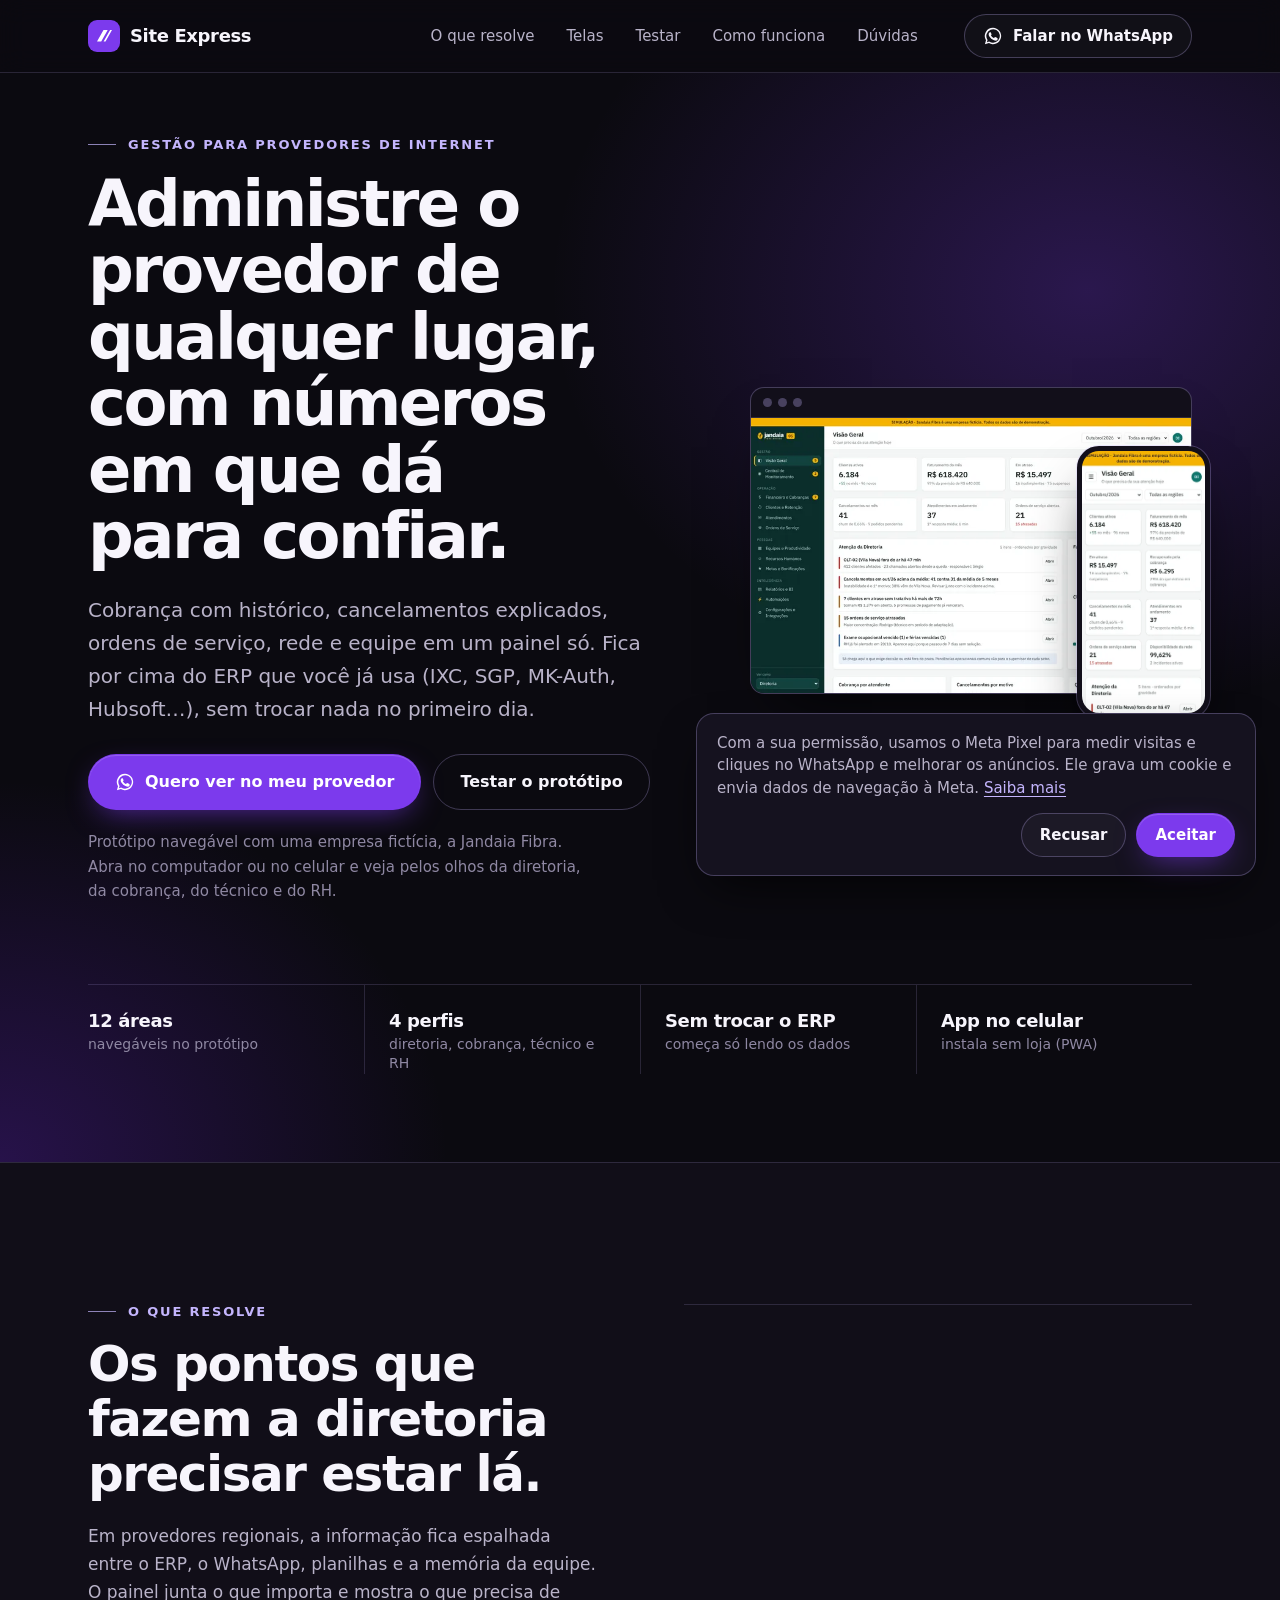
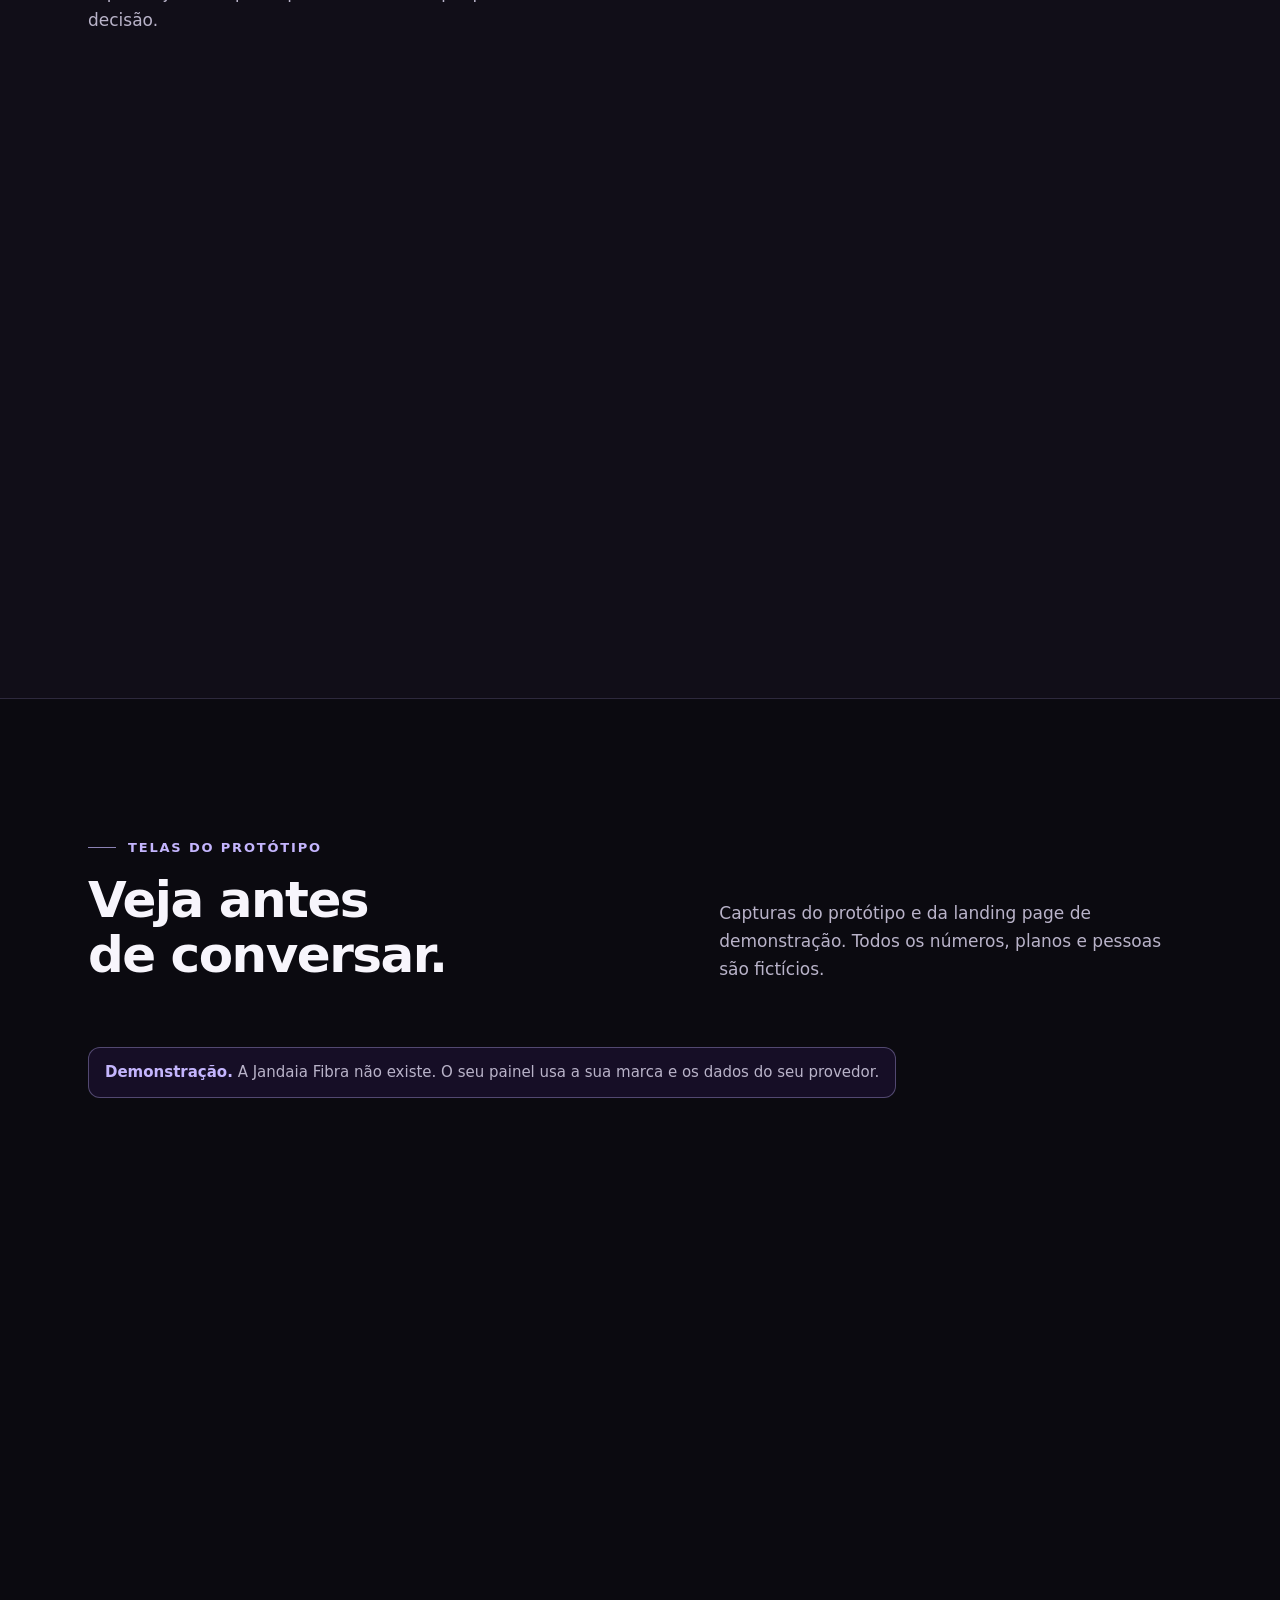
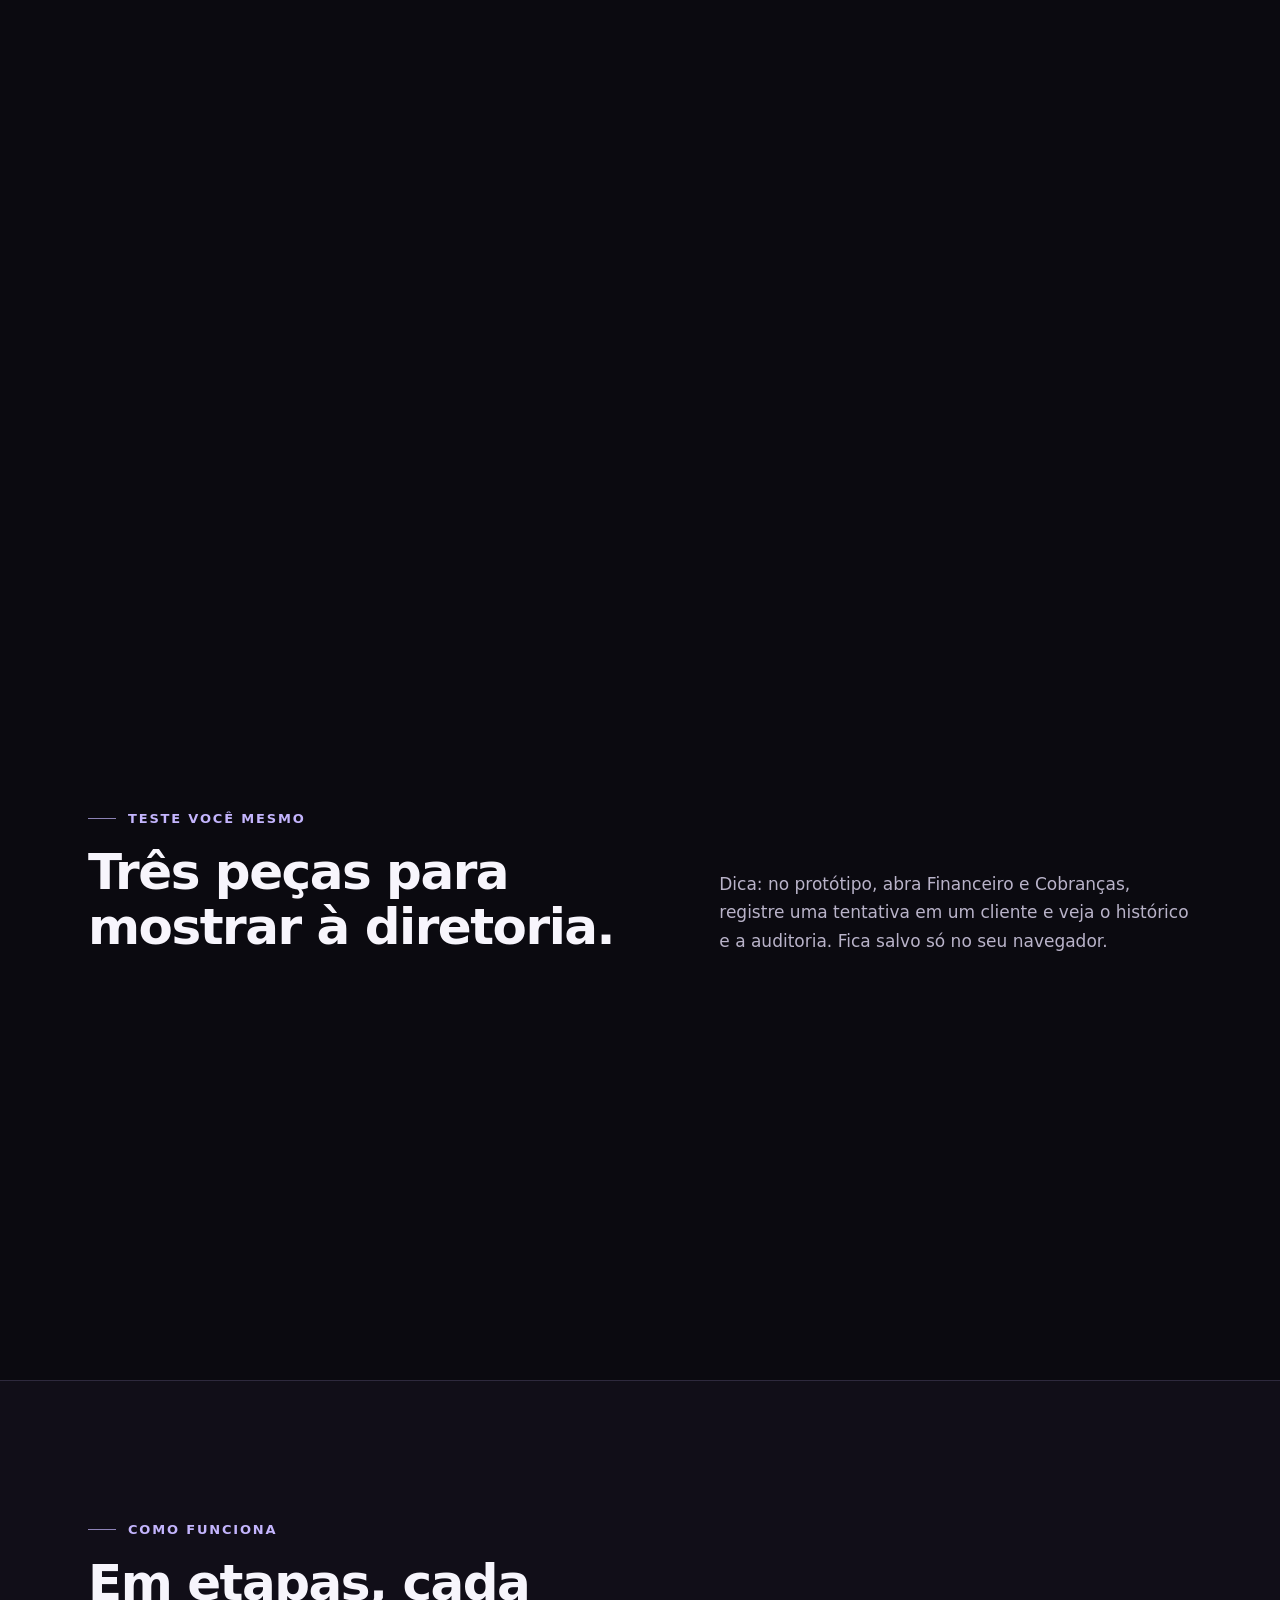
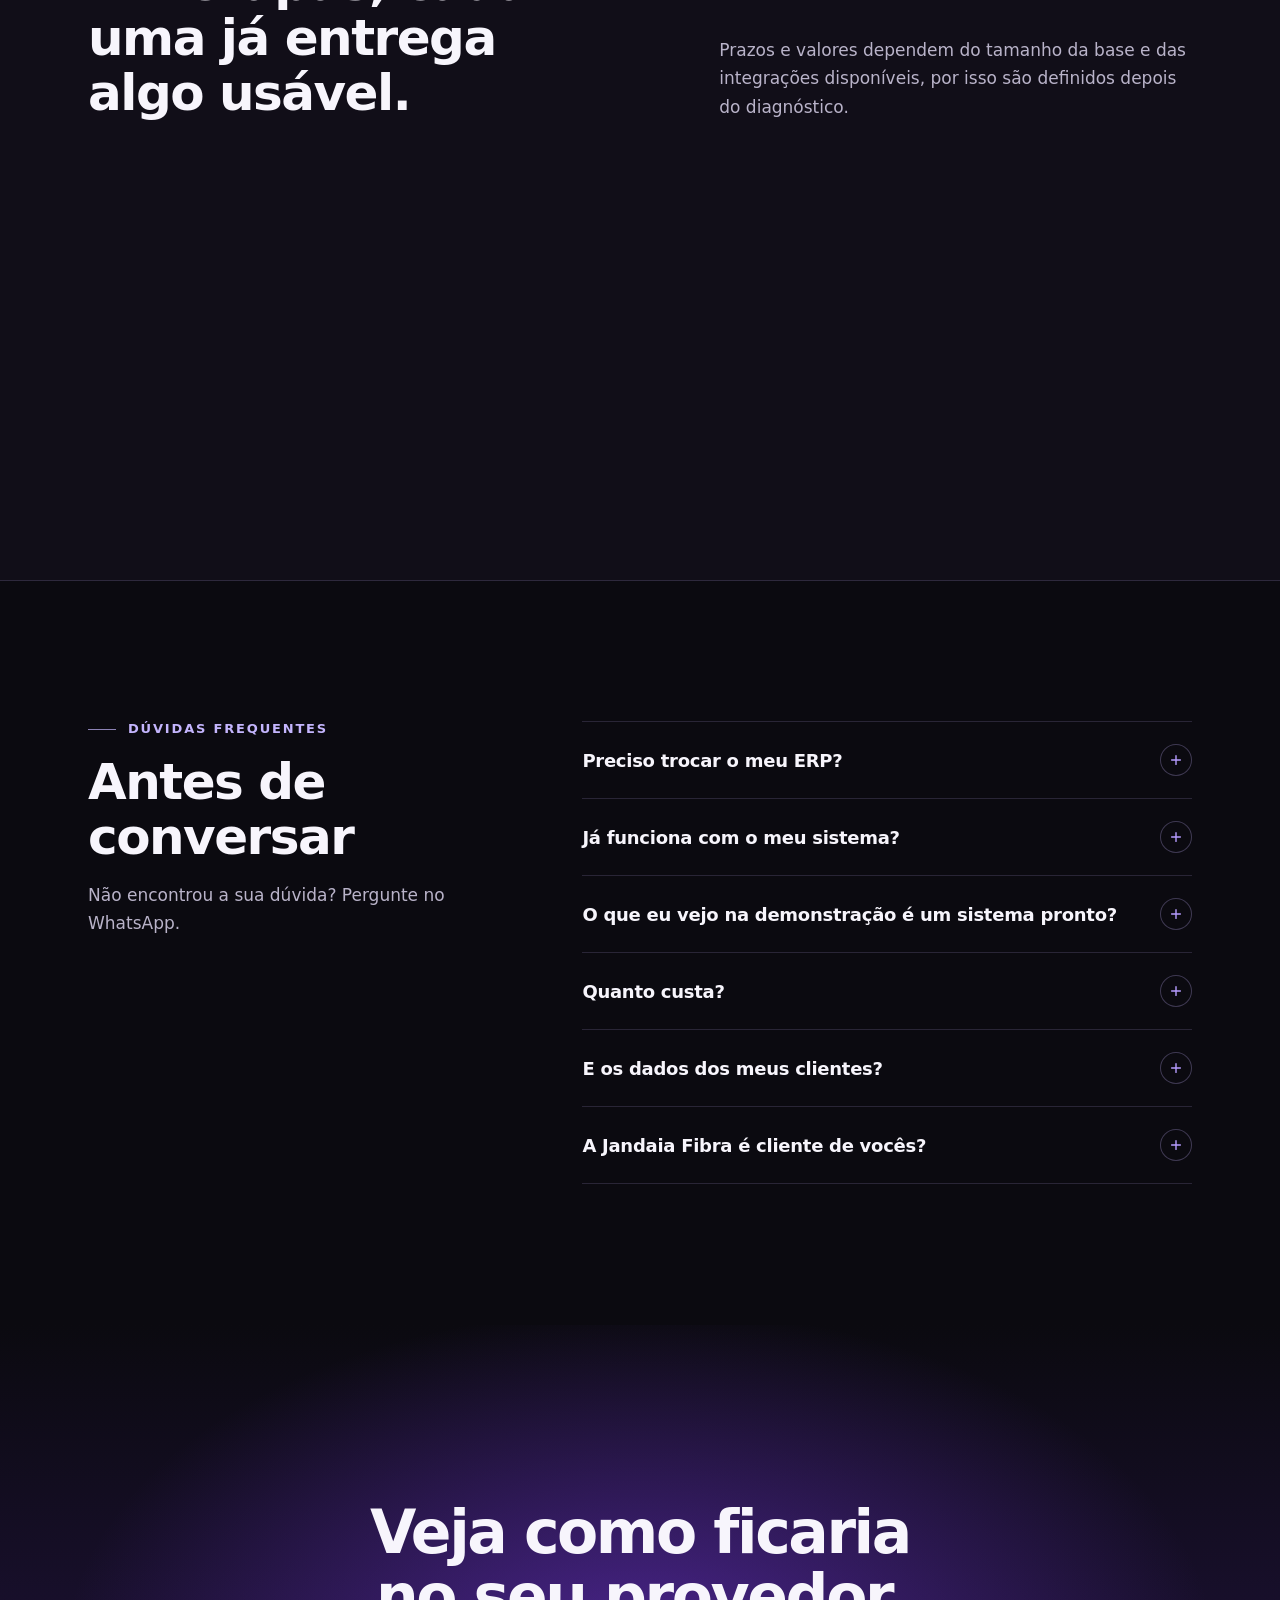
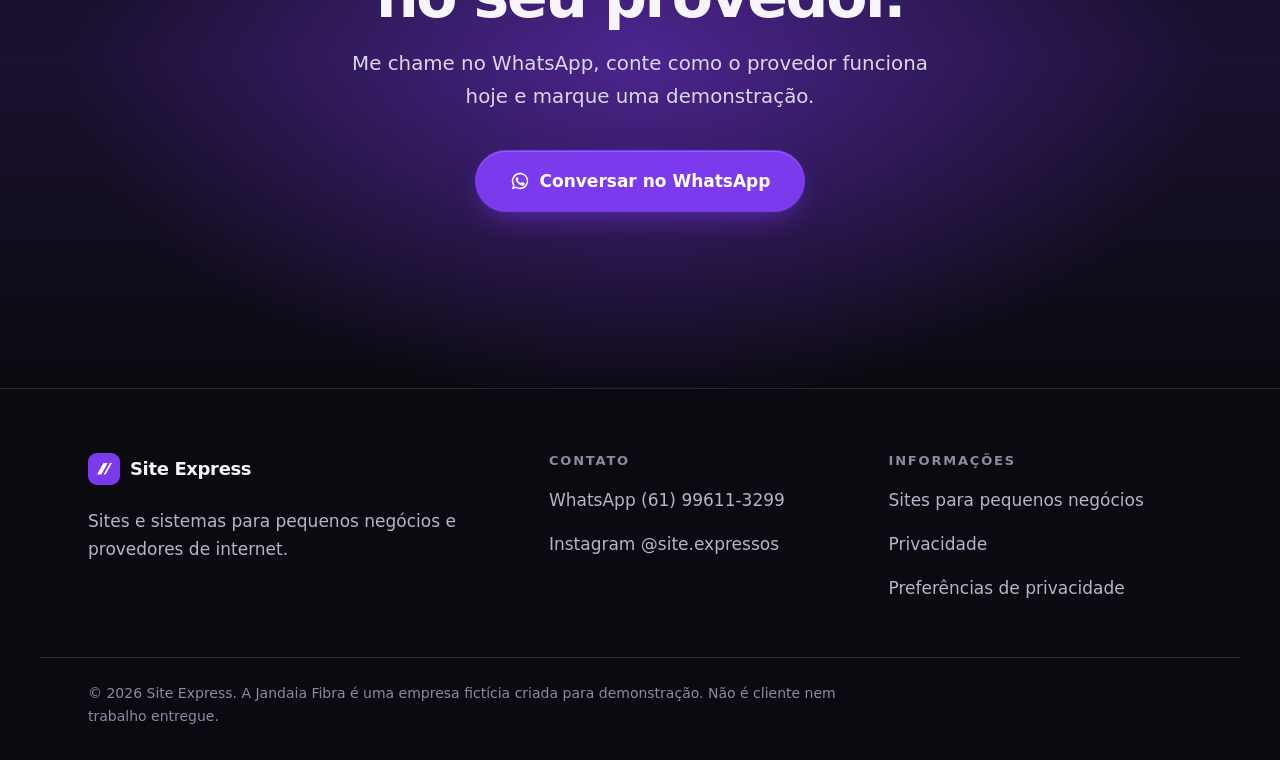
==== gestao-provedores/index.html @ 9563ccf1 "Gestão para provedores como produto do Site Express - Página gestao-provedores/ com a identidade da " ====
<!doctype html>
<html lang="pt-BR">
<head>
  <meta charset="utf-8">
  <meta name="viewport" content="width=device-width, initial-scale=1">
  <meta http-equiv="Content-Security-Policy" content="default-src 'self'; img-src 'self' data: https://www.facebook.com; script-src 'self' https://connect.facebook.net; style-src 'self'; font-src 'self'; connect-src https://www.facebook.com https://connect.facebook.net; object-src 'none'; base-uri 'self'; form-action 'none'">
  <meta name="referrer" content="strict-origin-when-cross-origin">
  <title>Site Express · Sistema de gestão para provedores de internet</title>
  <meta name="description" content="Cobrança com histórico, cancelamentos explicados, ordens de serviço, rede e equipe em um painel só, por cima do ERP que você já usa. Veja o protótipo navegável antes de conversar.">
  <link rel="canonical" href="https://vinriibeiro.github.io/site-express/gestao-provedores/">
  <meta name="theme-color" content="#0B0A10">
  <meta property="og:type" content="website">
  <meta property="og:locale" content="pt_BR">
  <meta property="og:site_name" content="Site Express">
  <meta property="og:title" content="Gestão para provedores de internet · Site Express">
  <meta property="og:description" content="Cobrança, cancelamentos, OS, rede e equipe em um painel só, por cima do ERP. Teste o protótipo navegável.">
  <meta property="og:url" content="https://vinriibeiro.github.io/site-express/gestao-provedores/">
  <meta property="og:image" content="https://vinriibeiro.github.io/site-express/assets/img/gestao-visao-geral-1200.webp">
  <meta property="og:image:width" content="1200">
  <meta property="og:image:height" content="750">
  <meta property="og:image:alt" content="Visão Geral do protótipo de gestão para provedores, com dados fictícios.">
  <meta name="twitter:card" content="summary_large_image">
  <link rel="icon" href="../assets/img/favicon.svg" type="image/svg+xml">
  <link rel="apple-touch-icon" href="../assets/img/apple-touch-icon.png">
  <link rel="preload" href="../assets/fonts/sora-latin.woff2" as="font" type="font/woff2" crossorigin>
  <link rel="preload" href="../assets/fonts/inter-latin.woff2" as="font" type="font/woff2" crossorigin>
  <link rel="stylesheet" href="../assets/css/site.css?v=4">
  <script src="../assets/js/config.js?v=4" defer></script>
  <script src="../assets/js/site.js?v=4" defer></script>
</head>
<body>
  <a class="skip" href="#conteudo">Pular para o conteúdo</a>

  <header class="topo" id="topo">
    <div class="wrap topo__in">
      <a class="marca" href="../" aria-label="Site Express, início">
        <svg class="marca__simbolo" viewBox="0 0 32 32" aria-hidden="true" focusable="false"><rect width="32" height="32" rx="9" fill="#7C3AED"/><path d="M9 21.5 15.5 10h4.2l-6.5 11.5zM15.6 21.5 22.1 10h1.9l-6.5 11.5z" fill="#fff"/></svg>
        <span class="marca__nome">Site Express</span>
      </a>
      <nav class="topo__nav" aria-label="Seções">
        <a href="#problemas">O que resolve</a>
        <a href="#telas">Telas</a>
        <a href="#demonstracao">Testar</a>
        <a href="#como-funciona">Como funciona</a>
        <a href="#duvidas">Dúvidas</a>
      </nav>
      <a class="btn btn--sm btn--ghost" data-wa="prov-cabecalho" href="https://wa.me/5561996113299?text=Ol%C3%A1%21%20Vi%20o%20sistema%20de%20gest%C3%A3o%20para%20provedores%20da%20Site%20Express%20%28demonstra%C3%A7%C3%A3o%20Jandaia%20OS%29%20e%20quero%20entender%20como%20funcionaria%20no%20meu%20provedor." rel="noopener">
        <svg class="ico" viewBox="0 0 24 24" aria-hidden="true" focusable="false"><path d="M12 2.2a9.8 9.8 0 0 0-8.4 14.9L2.3 21.8l4.8-1.3A9.8 9.8 0 1 0 12 2.2Zm0 17.9a8.1 8.1 0 0 1-4.2-1.2l-.3-.2-2.8.8.8-2.8-.2-.3A8.1 8.1 0 1 1 12 20.1Zm4.5-6.1c-.2-.1-1.5-.7-1.7-.8s-.4-.1-.6.1l-.8 1c-.1.2-.3.2-.5.1a6.6 6.6 0 0 1-3.3-2.9c-.2-.4.2-.4.7-1.3.1-.2 0-.3 0-.4l-.8-1.8c-.2-.5-.4-.4-.6-.4h-.5a1 1 0 0 0-.7.3 3 3 0 0 0-.9 2.2 5.2 5.2 0 0 0 1.1 2.8 11.9 11.9 0 0 0 4.6 4c1.7.7 2.3.8 3.2.7a2.7 2.7 0 0 0 1.8-1.3 2.2 2.2 0 0 0 .1-1.3c0-.1-.2-.2-.4-.3Z" fill="currentColor"/></svg>
        <span><span class="so-largo">Falar no </span>WhatsApp</span>
      </a>
    </div>
  </header>

  <main id="conteudo">
    <section class="hero hero--produto" aria-labelledby="hero-titulo">
      <div class="wrap hero__grid">
        <div class="hero__texto">
          <p class="sobretitulo">Gestão para provedores de internet</p>
          <h1 id="hero-titulo" class="hero__titulo">Administre o provedor de qualquer lugar, com números em que dá para confiar.</h1>
          <p class="hero__lead">Cobrança com histórico, cancelamentos explicados, ordens de serviço, rede e equipe em um painel só. Fica por cima do ERP que você já usa (IXC, SGP, MK-Auth, Hubsoft…), sem trocar nada no primeiro dia.</p>
          <div class="acoes">
            <a class="btn btn--primario" data-wa="prov-hero" href="https://wa.me/5561996113299?text=Ol%C3%A1%21%20Vi%20o%20sistema%20de%20gest%C3%A3o%20para%20provedores%20da%20Site%20Express%20%28demonstra%C3%A7%C3%A3o%20Jandaia%20OS%29%20e%20quero%20entender%20como%20funcionaria%20no%20meu%20provedor." rel="noopener">
              <svg class="ico" viewBox="0 0 24 24" aria-hidden="true" focusable="false"><path d="M12 2.2a9.8 9.8 0 0 0-8.4 14.9L2.3 21.8l4.8-1.3A9.8 9.8 0 1 0 12 2.2Zm0 17.9a8.1 8.1 0 0 1-4.2-1.2l-.3-.2-2.8.8.8-2.8-.2-.3A8.1 8.1 0 1 1 12 20.1Zm4.5-6.1c-.2-.1-1.5-.7-1.7-.8s-.4-.1-.6.1l-.8 1c-.1.2-.3.2-.5.1a6.6 6.6 0 0 1-3.3-2.9c-.2-.4.2-.4.7-1.3.1-.2 0-.3 0-.4l-.8-1.8c-.2-.5-.4-.4-.6-.4h-.5a1 1 0 0 0-.7.3 3 3 0 0 0-.9 2.2 5.2 5.2 0 0 0 1.1 2.8 11.9 11.9 0 0 0 4.6 4c1.7.7 2.3.8 3.2.7a2.7 2.7 0 0 0 1.8-1.3 2.2 2.2 0 0 0 .1-1.3c0-.1-.2-.2-.4-.3Z" fill="currentColor"/></svg>
              <span>Quero ver no meu provedor</span>
            </a>
            <a class="btn btn--linha" href="../provedores/prototipo/" target="_blank" rel="noopener">Testar o protótipo <span class="sr">(abre em nova aba)</span></a>
          </div>
          <p class="hero__prazo">Protótipo navegável com uma empresa fictícia, a Jandaia Fibra. Abra no computador ou no celular e veja pelos olhos da diretoria, da cobrança, do técnico e do RH.</p>
        </div>

        <div class="hero__visual">
          <figure class="navegador">
            <div class="navegador__barra" aria-hidden="true"><span></span><span></span><span></span></div>
            <img src="../assets/img/gestao-visao-geral-720.webp" srcset="../assets/img/gestao-visao-geral-720.webp 720w, ../assets/img/gestao-visao-geral-1200.webp 1200w" sizes="(min-width: 960px) 46vw, 92vw" width="720" height="450" alt="Visão Geral do protótipo: clientes ativos, faturamento, atraso, cancelamentos e a área Atenção da Diretoria, com dados fictícios.">
          </figure>
          <div class="celular hero__celular"><div class="celular__tela"><img src="../assets/img/gestao-celular-300.webp" srcset="../assets/img/gestao-celular-300.webp 300w, ../assets/img/gestao-celular-600.webp 600w" sizes="170px" width="300" height="615" alt="O mesmo painel aberto no celular."></div></div>
        </div>
      </div>

      <div class="wrap">
        <ul class="faixa" aria-label="Resumo do protótipo">
          <li><strong>12 áreas</strong><span>navegáveis no protótipo</span></li>
          <li><strong>4 perfis</strong><span>diretoria, cobrança, técnico e RH</span></li>
          <li><strong>Sem trocar o ERP</strong><span>começa só lendo os dados</span></li>
          <li><strong>App no celular</strong><span>instala sem loja (PWA)</span></li>
        </ul>
      </div>
    </section>

    <section class="secao beneficios" id="problemas" aria-labelledby="problemas-titulo">
      <div class="wrap beneficios__grid">
        <div class="beneficios__intro">
          <p class="sobretitulo">O que resolve</p>
          <h2 id="problemas-titulo" class="titulo">Os pontos que fazem a diretoria precisar estar lá.</h2>
          <p class="texto">Em provedores regionais, a informação fica espalhada entre o ERP, o WhatsApp, planilhas e a memória da equipe. O painel junta o que importa e mostra o que precisa de decisão.</p>
        </div>
        <ol class="lista-num">
          <li class="revelar">
            <h3>Cobrança com rastro</h3>
            <p>Fila de clientes em atraso por atendente. Cada tentativa registra canal, resultado, horário e autor, e o histórico não se apaga.</p>
          </li>
          <li class="revelar">
            <h3>Cancelamento explicado</h3>
            <p>Motivo, atendimentos, OS anteriores e oferta de retenção em uma ficha só, com indicadores por motivo e por região.</p>
          </li>
          <li class="revelar">
            <h3>OS e rede no mesmo lugar</h3>
            <p>Ordens atrasadas aparecem para o supervisor antes de virar reclamação. Quedas de rede são cruzadas com os chamados que geraram.</p>
          </li>
          <li class="revelar">
            <h3>Equipe com régua clara</h3>
            <p>Tarefas com responsável e prazo, produtividade por função e metas com aprovação da diretoria.</p>
          </li>
          <li class="revelar">
            <h3>Só o crítico chega até você</h3>
            <p>A área Atenção da Diretoria mostra o que exige decisão ou passou do prazo. O operacional fica com cada setor.</p>
          </li>
        </ol>
      </div>
    </section>

    <section class="secao" id="telas" aria-labelledby="telas-titulo">
      <div class="wrap">
        <div class="cabeca">
          <div>
            <p class="sobretitulo">Telas do protótipo</p>
            <h2 id="telas-titulo" class="titulo">Veja antes de conversar.</h2>
          </div>
          <p class="texto cabeca__texto">Capturas do protótipo e da landing page de demonstração. Todos os números, planos e pessoas são fictícios.</p>
        </div>
        <p class="nota-demo"><strong>Demonstração.</strong> A Jandaia Fibra não existe. O seu painel usa a sua marca e os dados do seu provedor.</p>
        <div class="telas">
          <figure class="navegador revelar">
            <div class="navegador__barra" aria-hidden="true"><span></span><span></span><span></span></div>
            <img src="../assets/img/gestao-visao-geral-720.webp" srcset="../assets/img/gestao-visao-geral-720.webp 720w, ../assets/img/gestao-visao-geral-1200.webp 1200w" sizes="(min-width: 900px) 46vw, 92vw" width="720" height="450" loading="lazy" decoding="async" alt="Tela Visão Geral do protótipo com indicadores do mês.">
            <figcaption class="tela__texto"><h3>Visão Geral</h3><p>Os números do mês e a Atenção da Diretoria, ordenada por gravidade.</p></figcaption>
          </figure>
          <figure class="navegador revelar">
            <div class="navegador__barra" aria-hidden="true"><span></span><span></span><span></span></div>
            <img src="../assets/img/gestao-cobranca-720.webp" srcset="../assets/img/gestao-cobranca-720.webp 720w, ../assets/img/gestao-cobranca-1200.webp 1200w" sizes="(min-width: 900px) 46vw, 92vw" width="720" height="450" loading="lazy" decoding="async" alt="Tela de cobranças do protótipo com a fila de clientes em atraso.">
            <figcaption class="tela__texto"><h3>Financeiro e Cobranças</h3><p>Fila por atendente, contatos comprovados e auditoria de cada tentativa.</p></figcaption>
          </figure>
          <figure class="navegador revelar">
            <div class="navegador__barra" aria-hidden="true"><span></span><span></span><span></span></div>
            <img src="../assets/img/gestao-retencao-720.webp" srcset="../assets/img/gestao-retencao-720.webp 720w, ../assets/img/gestao-retencao-1200.webp 1200w" sizes="(min-width: 900px) 46vw, 92vw" width="720" height="450" loading="lazy" decoding="async" alt="Tela de retenção do protótipo com motivos de cancelamento.">
            <figcaption class="tela__texto"><h3>Clientes e Retenção</h3><p>Motivos de cancelamento, regiões, receita perdida e clientes em risco.</p></figcaption>
          </figure>
          <figure class="navegador revelar">
            <div class="navegador__barra" aria-hidden="true"><span></span><span></span><span></span></div>
            <img src="../assets/img/gestao-landing-720.webp" srcset="../assets/img/gestao-landing-720.webp 720w, ../assets/img/gestao-landing-1200.webp 1200w" sizes="(min-width: 900px) 46vw, 92vw" width="720" height="450" loading="lazy" decoding="async" alt="Landing page de demonstração da Jandaia Fibra com planos e consulta de cobertura.">
            <figcaption class="tela__texto"><h3>Landing page de vendas</h3><p>Planos e consulta de cobertura por CEP que leva o cliente direto ao WhatsApp.</p></figcaption>
          </figure>
        </div>
      </div>
    </section>

    <section class="secao" id="demonstracao" aria-labelledby="demonstracao-titulo">
      <div class="wrap">
        <div class="cabeca">
          <div>
            <p class="sobretitulo">Teste você mesmo</p>
            <h2 id="demonstracao-titulo" class="titulo">Três peças para mostrar à diretoria.</h2>
          </div>
          <p class="texto cabeca__texto">Dica: no protótipo, abra Financeiro e Cobranças, registre uma tentativa em um cliente e veja o histórico e a auditoria. Fica salvo só no seu navegador.</p>
        </div>
        <div class="demos">
          <a class="demo revelar" href="../provedores/prototipo/" target="_blank" rel="noopener">
            <span class="demo__tipo">Protótipo</span>
            <h3>Painel de gestão</h3>
            <p>12 áreas e 4 perfis. Use “Ver como”, no menu lateral, para trocar de perfil.</p>
            <span class="vitrine__ver">Abrir <span class="sr">(abre em nova aba)</span><svg class="ico ico--sm" viewBox="0 0 24 24" aria-hidden="true" focusable="false"><path d="M7 17 17 7M9 7h8v8" fill="none" stroke="currentColor" stroke-width="2" stroke-linecap="round" stroke-linejoin="round"/></svg></span>
          </a>
          <a class="demo revelar" href="../provedores/landing/" target="_blank" rel="noopener">
            <span class="demo__tipo">Landing page</span>
            <h3>Site de vendas do provedor</h3>
            <p>Planos, vantagens e consulta de cobertura por CEP com envio ao WhatsApp.</p>
            <span class="vitrine__ver">Abrir <span class="sr">(abre em nova aba)</span><svg class="ico ico--sm" viewBox="0 0 24 24" aria-hidden="true" focusable="false"><path d="M7 17 17 7M9 7h8v8" fill="none" stroke="currentColor" stroke-width="2" stroke-linecap="round" stroke-linejoin="round"/></svg></span>
          </a>
          <a class="demo revelar" href="../provedores/" target="_blank" rel="noopener">
            <span class="demo__tipo">Proposta</span>
            <h3>Apresentação completa</h3>
            <p>Problemas, módulos, arquitetura, integrações, etapas de implantação e riscos.</p>
            <span class="vitrine__ver">Abrir <span class="sr">(abre em nova aba)</span><svg class="ico ico--sm" viewBox="0 0 24 24" aria-hidden="true" focusable="false"><path d="M7 17 17 7M9 7h8v8" fill="none" stroke="currentColor" stroke-width="2" stroke-linecap="round" stroke-linejoin="round"/></svg></span>
          </a>
        </div>
      </div>
    </section>

    <section class="secao passos-secao" id="como-funciona" aria-labelledby="passos-titulo">
      <div class="wrap">
        <div class="cabeca">
          <div>
            <p class="sobretitulo">Como funciona</p>
            <h2 id="passos-titulo" class="titulo">Em etapas, cada uma já entrega algo usável.</h2>
          </div>
          <p class="texto cabeca__texto">Prazos e valores dependem do tamanho da base e das integrações disponíveis, por isso são definidos depois do diagnóstico.</p>
        </div>
        <ol class="passos">
          <li class="passo revelar">
            <span class="passo__num" aria-hidden="true">01</span>
            <h3>Conversa</h3>
            <p>Você conta como o provedor funciona hoje: ERP, WhatsApp, equipe e o que mais dá trabalho. Sem custo.</p>
          </li>
          <li class="passo revelar">
            <span class="passo__num" aria-hidden="true">02</span>
            <h3>Diagnóstico e demonstração</h3>
            <p>Levantamos as integrações possíveis e mostramos o protótipo ajustado para o seu provedor.</p>
          </li>
          <li class="passo revelar">
            <span class="passo__num" aria-hidden="true">03</span>
            <h3>Proposta</h3>
            <p>Escopo, etapas, prazo e investimento por escrito. Você decide antes de qualquer pagamento.</p>
          </li>
          <li class="passo revelar">
            <span class="passo__num" aria-hidden="true">04</span>
            <h3>Implantação</h3>
            <p>Começamos pelo que mais pesa (em geral, cobrança e cancelamentos) e seguimos módulo a módulo.</p>
          </li>
        </ol>
      </div>
    </section>

    <section class="secao duvidas" id="duvidas" aria-labelledby="duvidas-titulo">
      <div class="wrap duvidas__grid">
        <div>
          <p class="sobretitulo">Dúvidas frequentes</p>
          <h2 id="duvidas-titulo" class="titulo">Antes de conversar</h2>
          <p class="texto">Não encontrou a sua dúvida? Pergunte no WhatsApp.</p>
        </div>
        <div class="faq">
          <details>
            <summary>Preciso trocar o meu ERP?</summary>
            <div class="faq__resposta"><p>Não. O painel fica por cima do ERP (IXC, SGP, MK-Auth, Hubsoft, Voalle e outros) e começa só lendo os dados. O ERP continua sendo usado como hoje.</p></div>
          </details>
          <details>
            <summary>Já funciona com o meu sistema?</summary>
            <div class="faq__resposta"><p>Cada integração é confirmada com o fornecedor antes de ser construída, porque depende da API e do plano contratado. Quando não há integração, o módulo funciona com importação de planilha.</p></div>
          </details>
          <details>
            <summary>O que eu vejo na demonstração é um sistema pronto?</summary>
            <div class="faq__resposta"><p>É um protótipo navegável, com dados fictícios salvos só no seu navegador. Ele mostra como o painel funciona. A versão do seu provedor é construída a partir dele, com os seus dados e a sua marca.</p></div>
          </details>
          <details>
            <summary>Quanto custa?</summary>
            <div class="faq__resposta"><p>Depende do tamanho da base, dos módulos e das integrações. O valor sai na proposta, depois do diagnóstico, antes de qualquer pagamento.</p></div>
          </details>
          <details>
            <summary>E os dados dos meus clientes?</summary>
            <div class="faq__resposta"><p>Cada perfil vê só o que precisa. CPF, endereço e salário ficam restritos a quem tem permissão, e todo acesso fica registrado.</p></div>
          </details>
          <details>
            <summary>A Jandaia Fibra é cliente de vocês?</summary>
            <div class="faq__resposta"><p>Não. É uma empresa fictícia criada para a demonstração. Todos os números, planos e pessoas são inventados.</p></div>
          </details>
        </div>
      </div>
    </section>

    <section class="final final--sem-foto" aria-labelledby="final-titulo">
      <div class="wrap final__in">
        <h2 id="final-titulo" class="final__titulo">Veja como ficaria no seu provedor.</h2>
        <p class="final__texto">Me chame no WhatsApp, conte como o provedor funciona hoje e marque uma demonstração.</p>
        <a class="btn btn--primario btn--grande" data-wa="prov-final" href="https://wa.me/5561996113299?text=Ol%C3%A1%21%20Vi%20o%20sistema%20de%20gest%C3%A3o%20para%20provedores%20da%20Site%20Express%20%28demonstra%C3%A7%C3%A3o%20Jandaia%20OS%29%20e%20quero%20entender%20como%20funcionaria%20no%20meu%20provedor." rel="noopener">
          <svg class="ico" viewBox="0 0 24 24" aria-hidden="true" focusable="false"><path d="M12 2.2a9.8 9.8 0 0 0-8.4 14.9L2.3 21.8l4.8-1.3A9.8 9.8 0 1 0 12 2.2Zm0 17.9a8.1 8.1 0 0 1-4.2-1.2l-.3-.2-2.8.8.8-2.8-.2-.3A8.1 8.1 0 1 1 12 20.1Zm4.5-6.1c-.2-.1-1.5-.7-1.7-.8s-.4-.1-.6.1l-.8 1c-.1.2-.3.2-.5.1a6.6 6.6 0 0 1-3.3-2.9c-.2-.4.2-.4.7-1.3.1-.2 0-.3 0-.4l-.8-1.8c-.2-.5-.4-.4-.6-.4h-.5a1 1 0 0 0-.7.3 3 3 0 0 0-.9 2.2 5.2 5.2 0 0 0 1.1 2.8 11.9 11.9 0 0 0 4.6 4c1.7.7 2.3.8 3.2.7a2.7 2.7 0 0 0 1.8-1.3 2.2 2.2 0 0 0 .1-1.3c0-.1-.2-.2-.4-.3Z" fill="currentColor"/></svg>
          <span>Conversar no WhatsApp</span>
        </a>
      </div>
    </section>
  </main>

  <footer class="rodape">
    <div class="wrap rodape__grid">
      <div>
        <a class="marca" href="../" aria-label="Site Express, início">
          <svg class="marca__simbolo" viewBox="0 0 32 32" aria-hidden="true" focusable="false"><rect width="32" height="32" rx="9" fill="#7C3AED"/><path d="M9 21.5 15.5 10h4.2l-6.5 11.5zM15.6 21.5 22.1 10h1.9l-6.5 11.5z" fill="#fff"/></svg>
          <span class="marca__nome">Site Express</span>
        </a>
        <p class="rodape__desc">Sites e sistemas para pequenos negócios e provedores de internet.</p>
      </div>
      <div>
        <h2 class="rodape__titulo">Contato</h2>
        <ul class="rodape__lista">
          <li><a data-wa="prov-rodape" href="https://wa.me/5561996113299?text=Ol%C3%A1%21%20Vi%20o%20sistema%20de%20gest%C3%A3o%20para%20provedores%20da%20Site%20Express%20%28demonstra%C3%A7%C3%A3o%20Jandaia%20OS%29%20e%20quero%20entender%20como%20funcionaria%20no%20meu%20provedor." rel="noopener">WhatsApp (61) 99611-3299</a></li>
          <li><a href="https://www.instagram.com/site.expressos/" target="_blank" rel="noopener">Instagram @site.expressos <span class="sr">(abre em nova aba)</span></a></li>
        </ul>
      </div>
      <div>
        <h2 class="rodape__titulo">Informações</h2>
        <ul class="rodape__lista">
          <li><a href="../">Sites para pequenos negócios</a></li>
          <li><a href="../privacidade/">Privacidade</a></li>
          <li data-preferencias hidden><a href="#preferencias">Preferências de privacidade</a></li>
        </ul>
      </div>
    </div>
    <div class="wrap rodape__base">
      <p>© 2026 Site Express. A Jandaia Fibra é uma empresa fictícia criada para demonstração. Não é cliente nem trabalho entregue.</p>
    </div>
  </footer>

  <div class="aviso" id="aviso-privacidade" role="region" aria-label="Aviso de privacidade" hidden>
    <p class="aviso__texto">Com a sua permissão, usamos o Meta Pixel para medir visitas e cliques no WhatsApp e melhorar os anúncios. Ele grava um cookie e envia dados de navegação à Meta. <a href="../privacidade/#meta-pixel">Saiba mais</a></p>
    <div class="aviso__acoes">
      <button class="btn btn--sm btn--ghost" type="button" data-consentimento="recusado">Recusar</button>
      <button class="btn btn--sm btn--primario" type="button" data-consentimento="aceito">Aceitar</button>
    </div>
  </div>

  <a class="flutuante" data-wa="prov-flutuante" href="https://wa.me/5561996113299?text=Ol%C3%A1%21%20Vi%20o%20sistema%20de%20gest%C3%A3o%20para%20provedores%20da%20Site%20Express%20%28demonstra%C3%A7%C3%A3o%20Jandaia%20OS%29%20e%20quero%20entender%20como%20funcionaria%20no%20meu%20provedor." rel="noopener">
    <svg class="ico" viewBox="0 0 24 24" aria-hidden="true" focusable="false"><path d="M12 2.2a9.8 9.8 0 0 0-8.4 14.9L2.3 21.8l4.8-1.3A9.8 9.8 0 1 0 12 2.2Zm0 17.9a8.1 8.1 0 0 1-4.2-1.2l-.3-.2-2.8.8.8-2.8-.2-.3A8.1 8.1 0 1 1 12 20.1Zm4.5-6.1c-.2-.1-1.5-.7-1.7-.8s-.4-.1-.6.1l-.8 1c-.1.2-.3.2-.5.1a6.6 6.6 0 0 1-3.3-2.9c-.2-.4.2-.4.7-1.3.1-.2 0-.3 0-.4l-.8-1.8c-.2-.5-.4-.4-.6-.4h-.5a1 1 0 0 0-.7.3 3 3 0 0 0-.9 2.2 5.2 5.2 0 0 0 1.1 2.8 11.9 11.9 0 0 0 4.6 4c1.7.7 2.3.8 3.2.7a2.7 2.7 0 0 0 1.8-1.3 2.2 2.2 0 0 0 .1-1.3c0-.1-.2-.2-.4-.3Z" fill="currentColor"/></svg>
    <span>Gestão para provedores · WhatsApp</span>
  </a>
</body>
</html>
---- assets/css/site.css ----
/* Site Express — landing page */

@font-face {
  font-family: "Sora";
  src: url("../fonts/sora-latin.woff2") format("woff2");
  font-weight: 500 700;
  font-display: swap;
}
@font-face {
  font-family: "Inter";
  src: url("../fonts/inter-latin.woff2") format("woff2");
  font-weight: 400 600;
  font-display: swap;
}

:root {
  --bg: #0b0a10;
  --bg-2: #110e18;
  --surface: #15121f;
  --line: rgba(196, 181, 253, 0.16);
  --line-strong: rgba(196, 181, 253, 0.28);
  --text: #f7f5fc;
  --muted: #b9b3c9;
  --faint: #8f88a3;
  --purple: #7c3aed;
  --purple-hover: #5b21b6;
  --purple-soft: #c4b5fd;
  --display: "Sora", "Segoe UI", system-ui, sans-serif;
  --body: "Inter", "Segoe UI", system-ui, sans-serif;
  --gutter: clamp(20px, 5vw, 48px);
  --radius: 18px;
  --section: clamp(80px, 11vw, 144px);
}

*, *::before, *::after { box-sizing: border-box; }
html { -webkit-text-size-adjust: 100%; scroll-behavior: smooth; scroll-padding-top: 84px; }
body {
  margin: 0;
  background: var(--bg);
  color: var(--text);
  font: 400 1.0625rem/1.65 var(--body);
  -webkit-font-smoothing: antialiased;
  overflow-x: clip;
}
img { display: block; max-width: 100%; height: auto; }
h1, h2, h3, p, ul, ol, dl, dd, figure { margin: 0; }
ul, ol { padding: 0; list-style: none; }
a { color: inherit; }
strong { font-weight: 600; color: var(--text); }

:focus-visible {
  outline: 3px solid var(--purple-soft);
  outline-offset: 3px;
  border-radius: 6px;
}

.sr {
  position: absolute; width: 1px; height: 1px; padding: 0; margin: -1px;
  overflow: hidden; clip: rect(0 0 0 0); white-space: nowrap; border: 0;
}
.skip {
  position: absolute; left: 16px; top: -60px; z-index: 100;
  background: var(--text); color: var(--bg); padding: 10px 16px; border-radius: 10px;
  font-weight: 600; text-decoration: none;
}
.skip:focus { top: 12px; }

.wrap { width: 100%; max-width: 1200px; margin: 0 auto; padding: 0 var(--gutter); }

.ico { width: 20px; height: 20px; flex: none; }
.ico--sm { width: 16px; height: 16px; }

/* Tipografia */
.sobretitulo {
  font: 600 0.8125rem/1.2 var(--body);
  letter-spacing: 0.14em;
  text-transform: uppercase;
  color: var(--purple-soft);
  margin-bottom: 18px;
  display: flex; align-items: center; gap: 12px;
}
.sobretitulo::before { content: ""; width: 28px; height: 1px; background: currentColor; opacity: 0.7; }
.titulo {
  font: 600 clamp(1.875rem, 1.2rem + 2.6vw, 3.125rem)/1.1 var(--display);
  letter-spacing: -0.03em;
  text-wrap: balance;
}
.titulo--sm { font-size: clamp(1.5rem, 1.2rem + 1.2vw, 2rem); }
.texto { color: var(--muted); max-width: 52ch; }

/* Botões */
.btn {
  --h: 56px;
  display: inline-flex; align-items: center; justify-content: center; gap: 10px;
  min-height: var(--h); padding: 0 26px;
  border-radius: 999px; border: 1px solid transparent;
  font: 600 1rem/1.2 var(--body); text-decoration: none; text-align: center;
  transition: background-color .2s ease, border-color .2s ease, transform .2s ease, box-shadow .2s ease;
}
.btn--primario {
  background: var(--purple); color: #fff;
  box-shadow: 0 10px 30px -10px rgba(124, 58, 237, 0.7), inset 0 1px 0 rgba(255,255,255,.18);
}
.btn--primario:hover { background: var(--purple-hover); transform: translateY(-1px); }
.btn--linha { border-color: var(--line-strong); color: var(--text); }
.btn--linha:hover { border-color: var(--purple-soft); background: rgba(124, 58, 237, 0.1); }
.btn--ghost { border-color: var(--line-strong); color: var(--text); background: rgba(255,255,255,.03); }
.btn--ghost:hover { border-color: var(--purple-soft); }
.btn--sm { --h: 44px; padding: 0 18px; font-size: 0.9375rem; }
.btn--largo { width: 100%; }
.btn--grande { --h: 62px; padding: 0 34px; font-size: 1.0625rem; }

/* Cabeçalho */
.topo {
  position: sticky; top: 0; z-index: 50;
  background: rgba(11, 10, 16, 0.82);
  backdrop-filter: blur(14px) saturate(140%);
  -webkit-backdrop-filter: blur(14px) saturate(140%);
  border-bottom: 1px solid var(--line);
}
.topo__in { display: flex; align-items: center; gap: 24px; min-height: 72px; }
.marca { display: inline-flex; align-items: center; gap: 10px; text-decoration: none; }
.marca__simbolo { width: 32px; height: 32px; }
.marca__nome { font: 600 1.125rem/1 var(--display); letter-spacing: -0.02em; }
.topo__nav { display: none; margin-left: auto; gap: 4px; }
.topo__nav a {
  color: var(--muted); text-decoration: none; font-size: 0.9375rem; font-weight: 500;
  padding: 10px 14px; border-radius: 999px;
}
.topo__nav a:hover { color: var(--text); background: rgba(255,255,255,.05); }
.topo .btn { margin-left: auto; }
@media (min-width: 900px) {
  .topo__nav { display: flex; }
  .topo .btn { margin-left: 8px; }
}
@media (max-width: 400px) {
  .topo .btn span { font-size: 0.875rem; }
  .topo .btn { padding: 0 14px; }
}

/* Hero */
.hero {
  position: relative;
  padding: clamp(36px, 5vw, 64px) 0 clamp(56px, 7vw, 88px);
  background:
    radial-gradient(60% 55% at 85% 20%, rgba(124, 58, 237, 0.28), transparent 70%),
    radial-gradient(50% 50% at 0% 100%, rgba(91, 33, 182, 0.35), transparent 70%),
    var(--bg);
  isolation: isolate;
}
.hero__grid { display: grid; gap: 48px; align-items: center; }
@media (min-width: 960px) {
  .hero__grid { grid-template-columns: minmax(0, 1.15fr) minmax(0, 0.85fr); gap: 64px; }
}
.hero__titulo {
  font: 700 clamp(2.375rem, 1.3rem + 3.6vw, 4rem)/1.04 var(--display);
  letter-spacing: -0.04em;
  text-wrap: balance;
  max-width: 17ch;
}
.hero__lead { margin-top: 24px; font-size: clamp(1.0625rem, 1rem + 0.35vw, 1.25rem); color: var(--muted); max-width: 46ch; }

.preco {
  margin-top: 32px;
  display: flex; align-items: center; gap: 20px; flex-wrap: wrap;
  padding: 18px 0;
  border-top: 1px solid var(--line); border-bottom: 1px solid var(--line);
  max-width: 560px;
}
.preco__valor { font: 700 clamp(2.75rem, 2rem + 2.5vw, 3.5rem)/1 var(--display); letter-spacing: -0.04em; }
.preco__moeda { font-size: 0.45em; vertical-align: 0.8em; margin-right: 4px; color: var(--purple-soft); letter-spacing: 0; }
.preco__detalhe { color: var(--muted); font-size: 0.9375rem; line-height: 1.45; }
.preco__unico { color: var(--text); font-weight: 600; font-size: 1rem; }

.acoes { margin-top: 28px; display: flex; flex-wrap: wrap; gap: 12px; }
.hero__prazo { margin-top: 20px; font-size: 0.9375rem; color: var(--faint); max-width: 52ch; }
.hero__prazo strong { color: var(--muted); font-weight: 500; }

.hero__visual { position: relative; padding-bottom: 28px; }
.hero__foto {
  position: relative; border-radius: 24px; overflow: hidden;
  aspect-ratio: 4 / 5;
  box-shadow: 0 40px 80px -40px rgba(0,0,0,.8);
  border: 1px solid var(--line);
}
.hero__foto img { width: 100%; height: 100%; object-fit: cover; object-position: 50% 40%; }
.hero__foto::after {
  content: ""; position: absolute; inset: 0;
  background: linear-gradient(180deg, rgba(11,10,16,0) 50%, rgba(11,10,16,.75) 100%),
              linear-gradient(120deg, rgba(124,58,237,.18), transparent 60%);
}
.credito {
  position: absolute; right: 14px; bottom: 12px; z-index: 1;
  font-size: 0.75rem; color: rgba(247,245,252,.82);
}
.hero .hero__celular { position: absolute; left: -6%; bottom: 0; width: 42%; max-width: 230px; }
@media (max-width: 959px) {
  .hero__visual { max-width: 520px; margin: 0 auto; width: 100%; padding-left: 0; }
  .hero__foto { aspect-ratio: 5 / 4; }
  .hero .hero__celular { left: 4%; width: 34%; bottom: -8px; }
  .credito { left: auto; }
}
@media (max-width: 520px) {
  .hero .hero__celular { width: 38%; }
}

/* Celular (moldura) */
.celular { display: block; position: relative; }
.celular__tela {
  display: block; overflow: hidden;
  border-radius: 26px; border: 6px solid #120f1a;
  box-shadow: 0 0 0 1px var(--line-strong), 0 30px 60px -20px rgba(0,0,0,.85);
  background: #120f1a;
  aspect-ratio: 300 / 615;
}
.celular__tela img { width: 100%; height: 100%; object-fit: cover; object-position: top; }
.etiqueta {
  margin-top: 10px;
  font-size: 0.75rem; line-height: 1.35; color: var(--faint);
}
.hero__celular .etiqueta {
  display: inline-block; margin-top: 10px; padding: 5px 10px; border-radius: 999px;
  background: rgba(11,10,16,.9); border: 1px solid var(--line); color: var(--muted);
}

/* Faixa de resumo */
.faixa {
  margin-top: clamp(48px, 7vw, 80px);
  display: grid; grid-template-columns: repeat(2, minmax(0, 1fr));
  border-top: 1px solid var(--line);
}
.faixa li { padding: 20px 16px 4px 0; display: flex; flex-direction: column; gap: 2px; }
.faixa strong { font: 600 1.125rem/1.3 var(--display); letter-spacing: -0.02em; }
.faixa span { font-size: 0.875rem; color: var(--faint); line-height: 1.4; }
@media (min-width: 900px) {
  .faixa { grid-template-columns: repeat(4, minmax(0, 1fr)); }
  .faixa li { padding: 24px 24px 0 24px; border-left: 1px solid var(--line); }
  .faixa li:first-child { padding-left: 0; border-left: 0; }
}

/* Seções */
.secao { padding: var(--section) 0; }
.cabeca { display: grid; gap: 20px; margin-bottom: clamp(40px, 5vw, 64px); }
@media (min-width: 900px) {
  .cabeca { grid-template-columns: 1.2fr 1fr; align-items: end; gap: 64px; }
}
.cabeca__texto { justify-self: start; }

/* Benefícios */
.beneficios { background: var(--bg-2); border-top: 1px solid var(--line); border-bottom: 1px solid var(--line); }
.beneficios__grid { display: grid; gap: 56px; }
.beneficios__intro .texto { margin-top: 20px; }
@media (min-width: 960px) {
  .beneficios__grid { grid-template-columns: minmax(0, 1fr) minmax(0, 1fr); gap: 88px; align-items: start; }
  .beneficios__intro { position: sticky; top: 112px; }
}
.navegador {
  margin-top: 40px; border-radius: 14px; overflow: hidden;
  border: 1px solid var(--line-strong); background: #120f1a;
  box-shadow: 0 30px 60px -30px rgba(0,0,0,.8);
}
.navegador__barra { display: flex; gap: 6px; padding: 10px 12px; border-bottom: 1px solid var(--line); }
.navegador__barra span { width: 9px; height: 9px; border-radius: 50%; background: rgba(196,181,253,.3); }
.navegador .etiqueta { margin: 0; padding: 10px 14px; border-top: 1px solid var(--line); }

.lista-num { counter-reset: n; border-top: 1px solid var(--line); }
.lista-num li {
  counter-increment: n;
  display: grid; grid-template-columns: 48px 1fr; column-gap: 16px;
  padding: 28px 0; border-bottom: 1px solid var(--line);
}
.lista-num li::before {
  content: counter(n, decimal-leading-zero);
  grid-row: span 2;
  font: 600 0.875rem/1.9 var(--display); color: var(--purple-soft);
}
.lista-num h3 { font: 600 1.25rem/1.35 var(--display); letter-spacing: -0.02em; }
.lista-num p { margin-top: 8px; color: var(--muted); }

/* Modelos */
.nota-demo {
  display: inline-block; margin-bottom: clamp(32px, 4vw, 48px);
  padding: 12px 16px; border-radius: 12px;
  border: 1px solid rgba(196,181,253,.35); background: rgba(124,58,237,.1);
  color: var(--muted); font-size: 0.9375rem;
}
.nota-demo strong { color: var(--purple-soft); }
.vitrine {
  display: grid; grid-auto-flow: column; grid-auto-columns: minmax(230px, 72%);
  gap: 20px; overflow-x: auto; scroll-snap-type: x mandatory;
  padding: 4px var(--gutter) 24px; margin: 0 calc(var(--gutter) * -1);
  scrollbar-width: thin; scrollbar-color: var(--line-strong) transparent;
}
.vitrine__item { scroll-snap-align: center; }
@media (min-width: 760px) {
  .vitrine { grid-auto-flow: row; grid-template-columns: repeat(3, minmax(0, 1fr)); overflow: visible; padding: 4px 0 0; margin: 0; gap: clamp(20px, 3vw, 40px); }
}
.vitrine__link {
  display: flex; flex-direction: column; gap: 6px; text-decoration: none; height: 100%;
  padding: 16px; border-radius: 22px; border: 1px solid transparent;
  transition: border-color .2s ease, background-color .2s ease;
}
.vitrine__link:hover { border-color: var(--line); background: rgba(255,255,255,.025); }
.vitrine__link .celular { max-width: 260px; width: 100%; margin: 0 auto 18px; transition: transform .35s ease; }
.vitrine__link:hover .celular { transform: translateY(-4px); }
.vitrine__estilo { font-size: 0.75rem; font-weight: 600; letter-spacing: 0.12em; text-transform: uppercase; color: var(--purple-soft); }
.vitrine__nome { font: 600 1.25rem/1.3 var(--display); letter-spacing: -0.02em; }
.vitrine__desc { color: var(--muted); font-size: 0.9375rem; }
.vitrine__ver { margin-top: auto; padding-top: 10px; display: inline-flex; align-items: center; gap: 6px; font-weight: 600; font-size: 0.9375rem; text-decoration: underline; text-underline-offset: 4px; text-decoration-color: var(--line-strong); }
.vitrine__link:hover .vitrine__ver { text-decoration-color: var(--purple-soft); }

.catalogo {
  margin-top: clamp(32px, 4vw, 56px); padding-top: 32px; border-top: 1px solid var(--line);
  display: flex; flex-wrap: wrap; gap: 16px 32px; align-items: center; justify-content: space-between;
}
.catalogo p { color: var(--muted); }

/* Como funciona */
.passos-secao { background: var(--bg-2); border-top: 1px solid var(--line); border-bottom: 1px solid var(--line); }
.passos { display: grid; gap: 0; }
.passo { position: relative; padding: 0 0 40px 64px; }
.passo::before {
  content: ""; position: absolute; left: 21px; top: 44px; bottom: 0; width: 1px; background: var(--line-strong);
}
.passo:last-child { padding-bottom: 0; }
.passo:last-child::before { display: none; }
.passo__num {
  position: absolute; left: 0; top: 0;
  width: 44px; height: 44px; border-radius: 50%;
  display: grid; place-items: center;
  font: 600 0.875rem/1 var(--display); color: #fff;
  background: var(--surface); border: 1px solid var(--line-strong);
}
.passo h3 { font: 600 1.25rem/1.3 var(--display); letter-spacing: -0.02em; padding-top: 8px; }
.passo p { margin-top: 10px; color: var(--muted); }
.passo .passo__valor {
  display: inline-block; margin-top: 16px; padding: 6px 12px; border-radius: 999px;
  font-size: 0.875rem; font-weight: 600; color: var(--text);
  background: rgba(124,58,237,.16); border: 1px solid rgba(196,181,253,.35);
}
@media (min-width: 960px) {
  .passos { grid-template-columns: repeat(4, minmax(0, 1fr)); gap: 32px; }
  .passo { padding: 72px 0 0; }
  .passo::before { left: 56px; right: -32px; top: 22px; bottom: auto; width: auto; height: 1px; }
  .passo:last-child::before { display: none; }
}

/* Oferta */
.oferta {
  position: relative;
  display: grid; gap: 40px;
  padding: clamp(28px, 5vw, 64px);
  border-radius: 28px;
  background:
    radial-gradient(80% 90% at 0% 0%, rgba(124,58,237,.28), transparent 60%),
    linear-gradient(180deg, #1a1428, #100d18);
  border: 1px solid rgba(196,181,253,.3);
  box-shadow: 0 50px 100px -50px rgba(124,58,237,.55);
}
@media (min-width: 960px) {
  .oferta { grid-template-columns: minmax(0, 0.9fr) minmax(0, 1.1fr); gap: 72px; }
}
.oferta__valor { margin-top: 28px; font: 700 clamp(4rem, 3rem + 4vw, 6rem)/0.95 var(--display); letter-spacing: -0.05em; }
.oferta__unico { margin-top: 10px; font-weight: 600; font-size: 1.125rem; }
.parcelas { margin: 28px 0 32px; border-top: 1px solid var(--line-strong); }
.parcelas div { display: flex; justify-content: space-between; gap: 16px; padding: 14px 0; border-bottom: 1px solid var(--line-strong); }
.parcelas dt { color: var(--muted); }
.parcelas dd { font: 600 1.125rem/1.4 var(--display); }
.oferta__detalhes { display: flex; flex-direction: column; }
@media (min-width: 960px) {
  .oferta__detalhes { padding-left: 72px; border-left: 1px solid var(--line-strong); margin-left: -36px; }
}
.oferta__sub {
  font: 600 0.8125rem/1.2 var(--body); letter-spacing: 0.14em; text-transform: uppercase; color: var(--purple-soft);
  margin: 32px 0 14px;
}
.oferta__sub:first-child { margin-top: 0; }
.oferta__detalhes p { color: var(--muted); }
.checks li { position: relative; padding: 8px 0 8px 32px; }
.checks li::before {
  content: ""; position: absolute; left: 0; top: 13px; width: 18px; height: 18px; border-radius: 50%;
  background: var(--purple) url("data:image/svg+xml,%3Csvg xmlns='http://www.w3.org/2000/svg' viewBox='0 0 16 16'%3E%3Cpath d='m4 8.2 2.6 2.6L12 5.4' fill='none' stroke='%23fff' stroke-width='2' stroke-linecap='round' stroke-linejoin='round'/%3E%3C/svg%3E") center / 12px no-repeat;
}

/* FAQ */
.duvidas__grid { display: grid; gap: 40px; }
.duvidas__grid .texto { margin-top: 16px; }
@media (min-width: 960px) {
  .duvidas__grid { grid-template-columns: minmax(0, 0.8fr) minmax(0, 1.2fr); gap: 88px; }
}
.faq { border-top: 1px solid var(--line); }
.faq details { border-bottom: 1px solid var(--line); }
.faq summary {
  list-style: none; cursor: pointer;
  display: flex; align-items: center; justify-content: space-between; gap: 20px;
  padding: 22px 0; min-height: 56px;
  font: 600 1.125rem/1.4 var(--display); letter-spacing: -0.015em;
}
.faq summary::-webkit-details-marker { display: none; }
.faq summary::after {
  content: ""; flex: none; width: 32px; height: 32px; border-radius: 50%;
  border: 1px solid var(--line-strong);
  background: url("data:image/svg+xml,%3Csvg xmlns='http://www.w3.org/2000/svg' viewBox='0 0 16 16'%3E%3Cpath d='M8 3v10M3 8h10' fill='none' stroke='%23b69cff' stroke-width='1.6' stroke-linecap='round'/%3E%3C/svg%3E") center / 14px no-repeat;
  transition: transform .25s ease, background-color .2s ease;
}
.faq details[open] summary::after { transform: rotate(45deg); background-color: rgba(124,58,237,.18); }
.faq summary:hover::after { border-color: var(--purple-soft); }
.faq__resposta { padding: 0 48px 24px 0; color: var(--muted); max-width: 62ch; }

/* CTA final */
.final {
  position: relative; isolation: isolate; overflow: hidden;
  padding: clamp(96px, 14vw, 176px) 0;
  text-align: center;
}
.final__fundo, .final__fundo img { position: absolute; inset: 0; width: 100%; height: 100%; z-index: -2; }
.final__fundo img { object-fit: cover; }
.final::before {
  content: ""; position: absolute; inset: 0; z-index: -1;
  background:
    radial-gradient(60% 70% at 50% 50%, rgba(124,58,237,.45), transparent 75%),
    linear-gradient(180deg, rgba(11,10,16,.92) 0%, rgba(26,16,48,.72) 50%, rgba(11,10,16,.95) 100%);
  mix-blend-mode: normal;
}
.final__in { display: flex; flex-direction: column; align-items: center; }
.final__titulo {
  font: 700 clamp(2rem, 1.2rem + 3.6vw, 3.75rem)/1.06 var(--display); letter-spacing: -0.04em;
  max-width: 18ch; text-wrap: balance;
}
.final__texto { margin: 20px 0 36px; color: #dcd6ea; font-size: clamp(1.0625rem, 1rem + .3vw, 1.25rem); max-width: 46ch; }
.credito--final { position: static; margin-top: 40px; color: rgba(247,245,252,.7); }

/* Rodapé */
.rodape { padding: 64px 0 32px; border-top: 1px solid var(--line); background: var(--bg); }
.rodape__grid { display: grid; gap: 36px; }
@media (min-width: 760px) { .rodape__grid { grid-template-columns: 1.4fr 1fr 1fr; } }
.rodape__desc { margin-top: 14px; color: var(--muted); }
.rodape__titulo { font: 600 0.8125rem/1.2 var(--body); letter-spacing: .14em; text-transform: uppercase; color: var(--faint); margin-bottom: 12px; }
.rodape__lista li + li { margin-top: 4px; }
.rodape__lista a { display: inline-block; padding: 6px 0; color: var(--muted); text-decoration: none; }
.rodape__lista a:hover { color: var(--text); text-decoration: underline; text-underline-offset: 4px; }
.rodape__base { margin-top: 48px; padding-top: 24px; border-top: 1px solid var(--line); }
.rodape__base p { font-size: 0.875rem; color: var(--faint); max-width: 90ch; }

/* Botão flutuante (celular) */
.flutuante {
  position: fixed; left: 12px; right: 12px; bottom: max(12px, env(safe-area-inset-bottom)); z-index: 40;
  display: flex; align-items: center; justify-content: center; gap: 10px;
  min-height: 54px; border-radius: 999px;
  background: var(--purple); color: #fff; text-decoration: none; font-weight: 600;
  box-shadow: 0 16px 40px -12px rgba(0,0,0,.8), 0 0 0 1px rgba(255,255,255,.12) inset;
  transition: transform .3s ease, opacity .3s ease, visibility 0s;
}
.flutuante.is-oculto { transform: translateY(140%); opacity: 0; visibility: hidden; transition: transform .3s ease, opacity .3s ease, visibility 0s .3s; }
body { padding-bottom: 84px; }
@media (min-width: 900px) {
  .flutuante { display: none; }
  body { padding-bottom: 0; }
}

/* Página interna (privacidade) */
.doc { padding: clamp(48px, 8vw, 96px) 0 var(--section); }
.doc__in { max-width: 760px; }
.doc h1 { font: 700 clamp(2.25rem, 1.6rem + 2.5vw, 3.25rem)/1.08 var(--display); letter-spacing: -0.04em; }
.doc .atualizado { margin-top: 12px; color: var(--faint); font-size: 0.9375rem; }
.doc h2 { margin-top: 48px; font: 600 1.375rem/1.3 var(--display); letter-spacing: -0.02em; }
.doc p, .doc li { color: var(--muted); }
.doc p { margin-top: 14px; }
.doc ul { margin-top: 14px; }
.doc ul li { position: relative; padding-left: 20px; margin-top: 8px; }
.doc ul li::before { content: ""; position: absolute; left: 2px; top: .7em; width: 6px; height: 6px; border-radius: 50%; background: var(--purple-soft); }
.doc a { color: var(--purple-soft); text-underline-offset: 3px; }
.doc .voltar { display: inline-flex; margin-top: 48px; }
code { font-size: .9em; background: rgba(255,255,255,.06); padding: 2px 6px; border-radius: 6px; color: var(--text); }

/* Animação de entrada — só com JS e sem pedido de redução de movimento */
@media (prefers-reduced-motion: no-preference) {
  .js .revelar { opacity: 0; transform: translateY(18px); transition: opacity .7s ease, transform .7s cubic-bezier(.2,.7,.2,1); }
  .js .revelar.is-visivel { opacity: 1; transform: none; }
}
@media (prefers-reduced-motion: reduce) {
  html { scroll-behavior: auto; }
  *, *::before, *::after { transition-duration: 0.01ms !important; animation-duration: 0.01ms !important; }
}

.interna { padding-bottom: 0; }
.marca__nome, .topo .btn { white-space: nowrap; }
@media (max-width: 559px) { .so-largo { display: none; } }
@media (max-width: 959px) {
  .hero__foto .credito { top: 10px; bottom: auto; right: 10px; max-width: 50%; text-align: right; line-height: 1.3; padding: 4px 8px; border-radius: 8px; background: rgba(11,10,16,.65); }
}
@media (max-width: 559px) {
  .acoes .btn, .final .btn--grande { width: 100%; }
  .btn { padding: 0 18px; font-size: 0.9375rem; }
  .btn--grande { padding: 0 22px; font-size: 1rem; }
}
.nw { white-space: nowrap; }

/* Aviso de privacidade (consentimento do Meta Pixel) */
.aviso {
  position: fixed; left: 12px; right: 12px; bottom: max(12px, env(safe-area-inset-bottom)); z-index: 60;
  display: flex; flex-direction: column; gap: 14px;
  max-width: 560px; margin: 0 auto; padding: 18px 20px;
  border: 1px solid var(--line-strong); border-radius: var(--radius);
  background: var(--surface); color: var(--text);
  box-shadow: 0 20px 50px -16px rgba(0,0,0,.85);
}
.aviso[hidden], [data-preferencias][hidden] { display: none; }
.aviso__texto { font-size: 0.9375rem; line-height: 1.5; color: var(--muted); }
.aviso__texto a { color: var(--purple-soft); text-underline-offset: 3px; }
.aviso__acoes { display: flex; gap: 10px; justify-content: flex-end; }
.aviso__acoes .btn { cursor: pointer; flex: 1 1 0; }
@media (min-width: 560px) { .aviso__acoes .btn { flex: 0 0 auto; } }
@media (min-width: 900px) { .aviso { left: auto; right: 24px; bottom: 24px; margin: 0; } }
body.com-aviso .flutuante { visibility: hidden; }

/* Reposicionamento (out/2026): trio de modelos no topo e segmentos atendidos */
.hero__trio {
  position: relative; display: grid; grid-template-columns: repeat(3, minmax(0, 1fr));
  align-items: end; gap: clamp(10px, 2vw, 18px); max-width: 520px; margin: 0 auto; padding-bottom: 8px;
}
.hero__trio .celular { margin: 0; }
.hero__trio .celular:nth-child(2) { transform: translateY(-28px); }
.hero__trio .celular__tela { border-width: 5px; border-radius: 22px; }
.hero__trio figcaption { margin-top: 10px; text-align: center; font-size: 0.75rem; line-height: 1.3; color: var(--muted); }
.hero__trio figcaption b { display: block; color: var(--text); font-weight: 600; }
.hero__nota { margin-top: 18px; text-align: center; font-size: 0.8125rem; color: var(--faint); }

.segmentos-secao { background: var(--bg-2); border-top: 1px solid var(--line); border-bottom: 1px solid var(--line); }
.segmentos { display: grid; gap: 14px; grid-template-columns: repeat(auto-fit, minmax(190px, 1fr)); margin-top: clamp(32px, 4vw, 48px); }
.segmento {
  padding: 22px; border-radius: var(--radius);
  background: var(--surface); border: 1px solid var(--line);
}
.segmento svg { width: 28px; height: 28px; color: var(--purple-soft); }
.segmento h3 { margin-top: 14px; font: 600 1.125rem/1.3 var(--display); letter-spacing: -0.02em; }
.segmento p { margin-top: 6px; color: var(--muted); font-size: 0.9375rem; }
.segmentos__nota { margin-top: 24px; color: var(--muted); max-width: 70ch; }

@media (min-width: 760px) {
  .vitrine--4 { grid-template-columns: repeat(4, minmax(0, 1fr)); gap: clamp(16px, 2vw, 28px); }
}
.final--sem-foto::before {
  background:
    radial-gradient(60% 70% at 50% 50%, rgba(124,58,237,.5), transparent 75%),
    linear-gradient(180deg, #0b0a10 0%, #1a1030 50%, #0b0a10 100%);
}

/* Página de produto: gestão para provedores (gestao-provedores/) */
.telas { display: grid; gap: clamp(20px, 3vw, 32px); }
@media (min-width: 900px) { .telas { grid-template-columns: repeat(2, minmax(0, 1fr)); } }
.telas .navegador { margin: 0; }
.telas .navegador img { display: block; width: 100%; height: auto; }
.tela__texto { padding: 14px 16px 16px; border-top: 1px solid var(--line); }
.tela__texto h3 { font: 600 1.125rem/1.3 var(--display); letter-spacing: -0.02em; }
.tela__texto p { margin-top: 6px; color: var(--muted); font-size: 0.9375rem; }
.hero--produto .hero__visual { padding-bottom: 0; }
.hero--produto .navegador img { display: block; width: 100%; height: auto; }
.hero--produto .hero__celular { position: absolute; right: -4%; left: auto; bottom: -24px; width: 30%; max-width: 170px; }
.hero--produto .hero__celular .celular__tela { border-width: 5px; border-radius: 22px; }
@media (max-width: 959px) { .hero--produto .hero__celular { right: 2%; width: 28%; bottom: -16px; } }
.demos { display: grid; gap: 14px; grid-template-columns: repeat(auto-fit, minmax(230px, 1fr)); }
.demo {
  display: flex; flex-direction: column; gap: 8px; padding: 22px; text-decoration: none;
  border: 1px solid var(--line); border-radius: var(--radius); background: var(--surface);
  transition: border-color .2s ease, transform .2s ease;
}
.demo:hover { border-color: var(--line-strong); transform: translateY(-2px); }
.demo__tipo { font-size: 0.75rem; font-weight: 600; letter-spacing: 0.12em; text-transform: uppercase; color: var(--purple-soft); }
.demo h3 { font: 600 1.25rem/1.3 var(--display); letter-spacing: -0.02em; }
.demo p { color: var(--muted); font-size: 0.9375rem; }
.demo .vitrine__ver { padding-top: 6px; }
.produto-faixa { margin-top: 0; }
.outro-produto {
  display: grid; gap: 20px; align-items: center; padding: clamp(24px, 4vw, 40px);
  border: 1px solid var(--line-strong); border-radius: var(--radius);
  background: linear-gradient(120deg, rgba(124,58,237,.16), rgba(124,58,237,.03) 60%);
}
@media (min-width: 900px) { .outro-produto { grid-template-columns: 1fr auto; } }
.outro-produto p.texto { margin-top: 10px; }
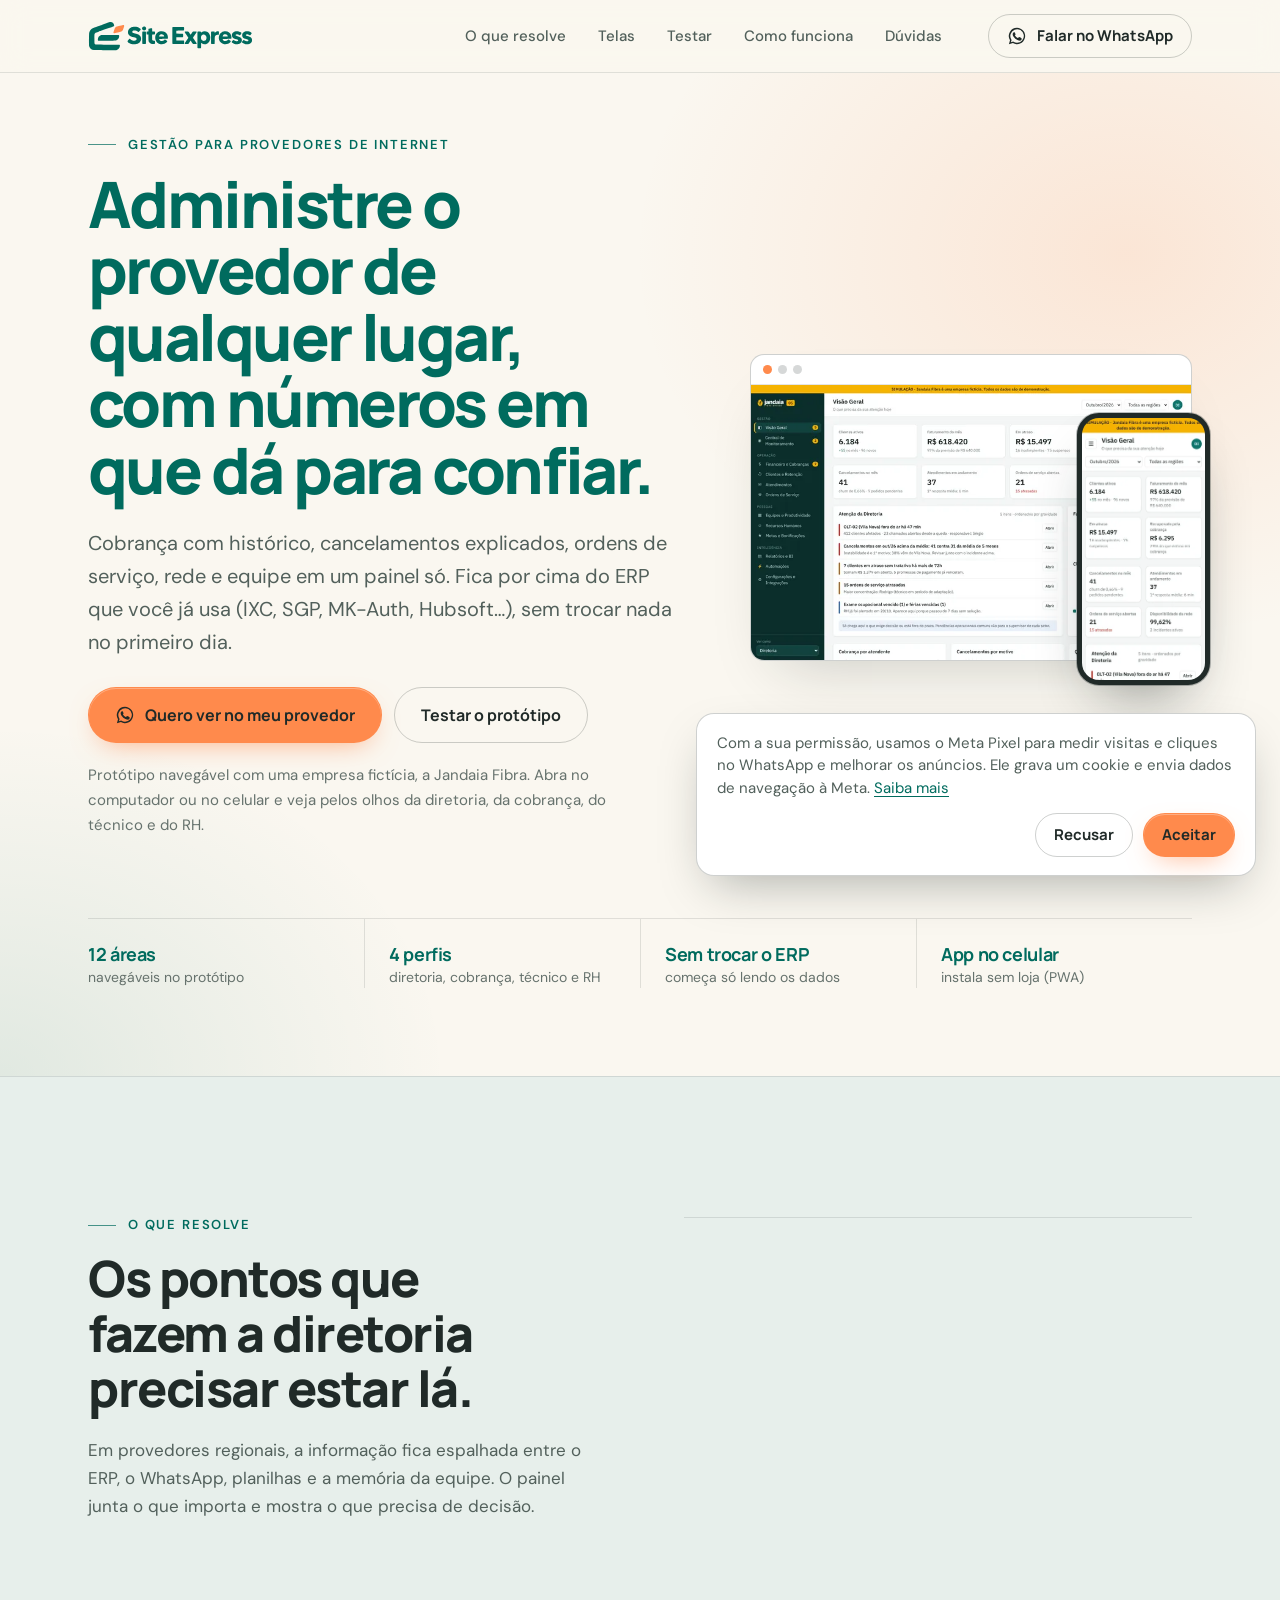
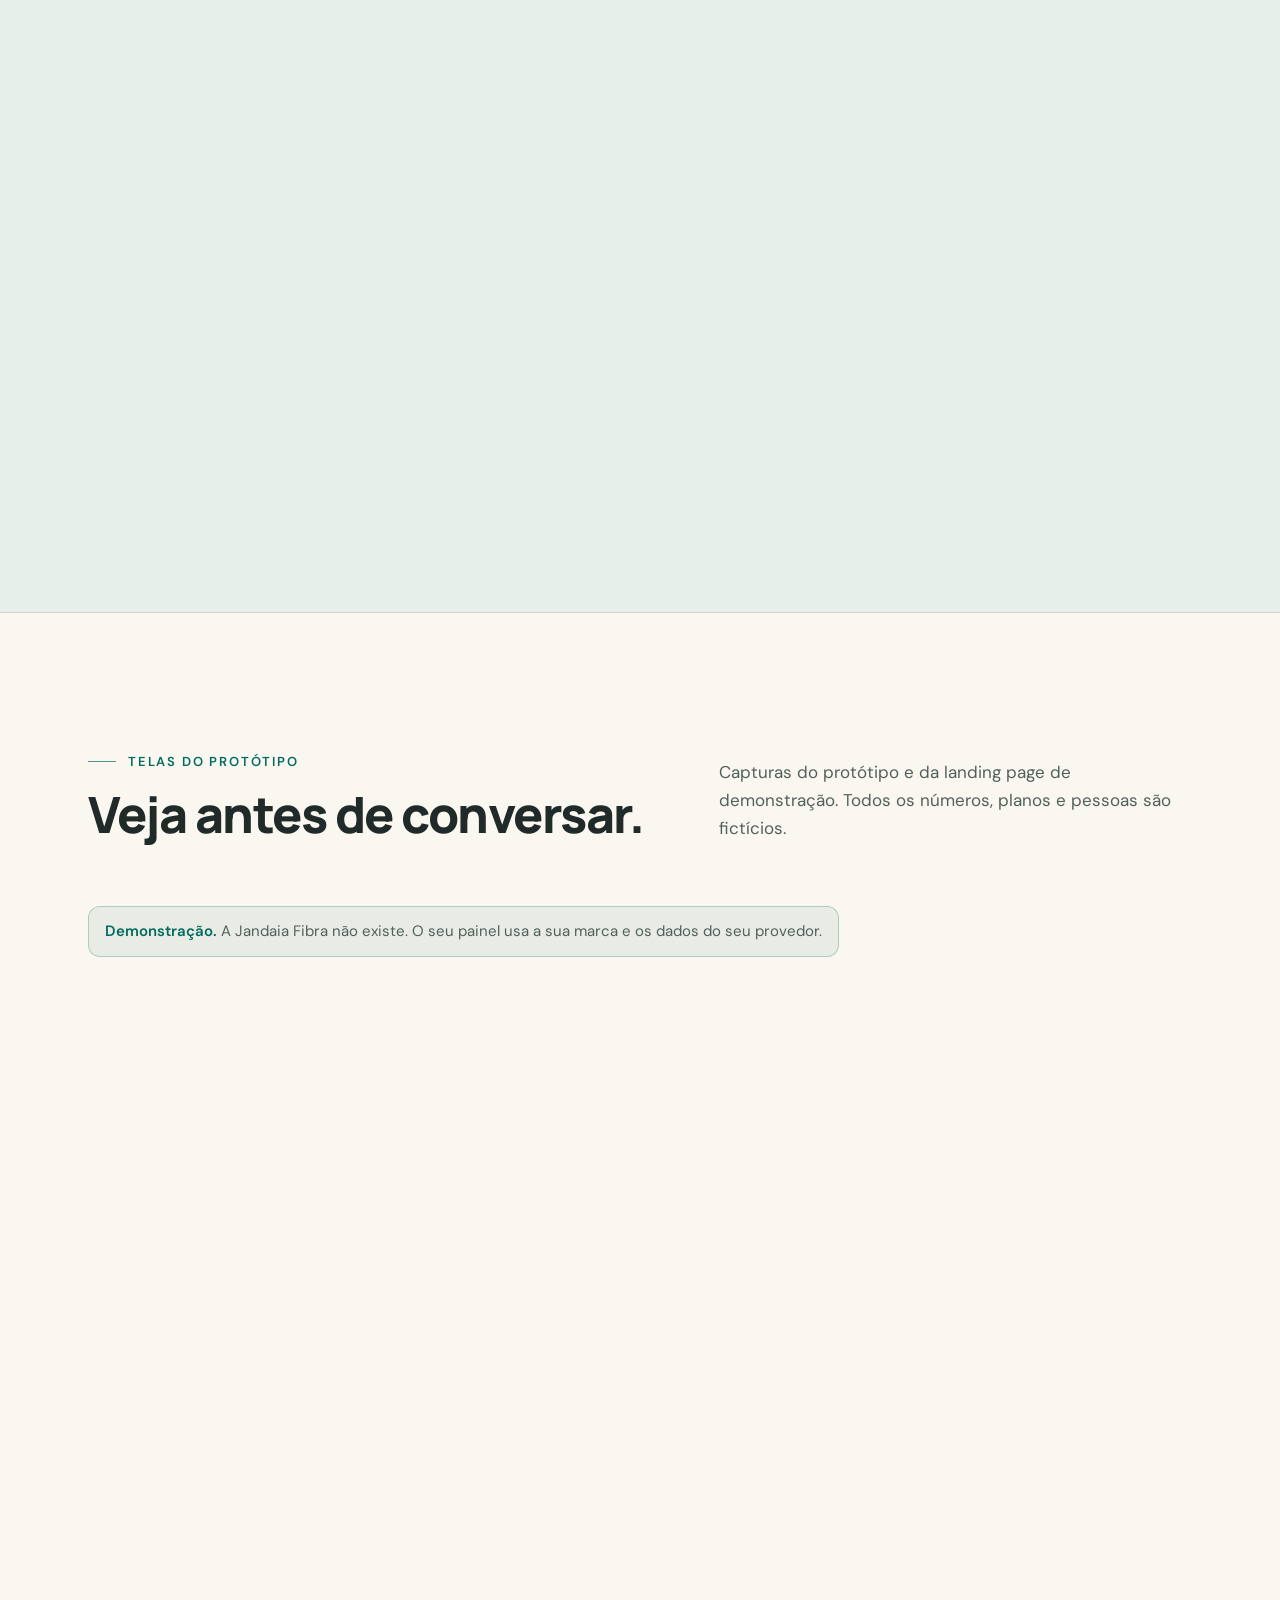
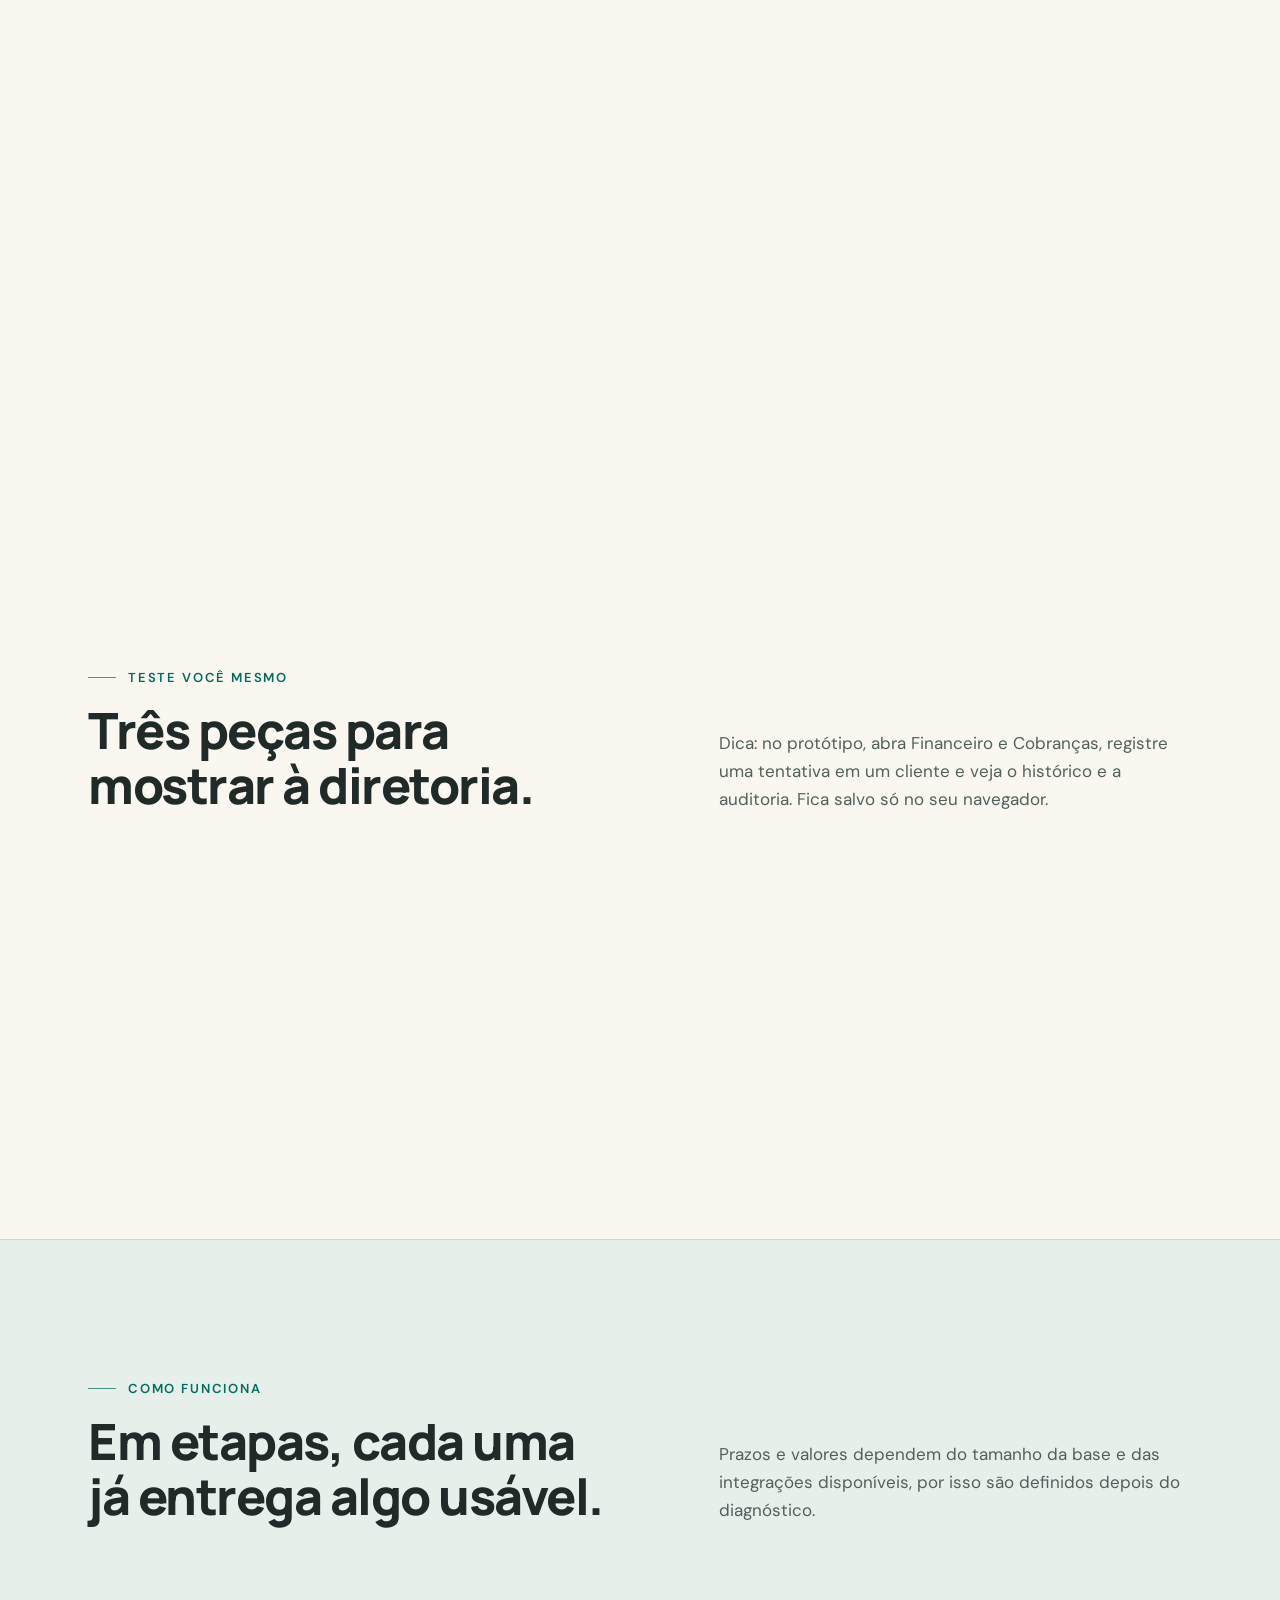
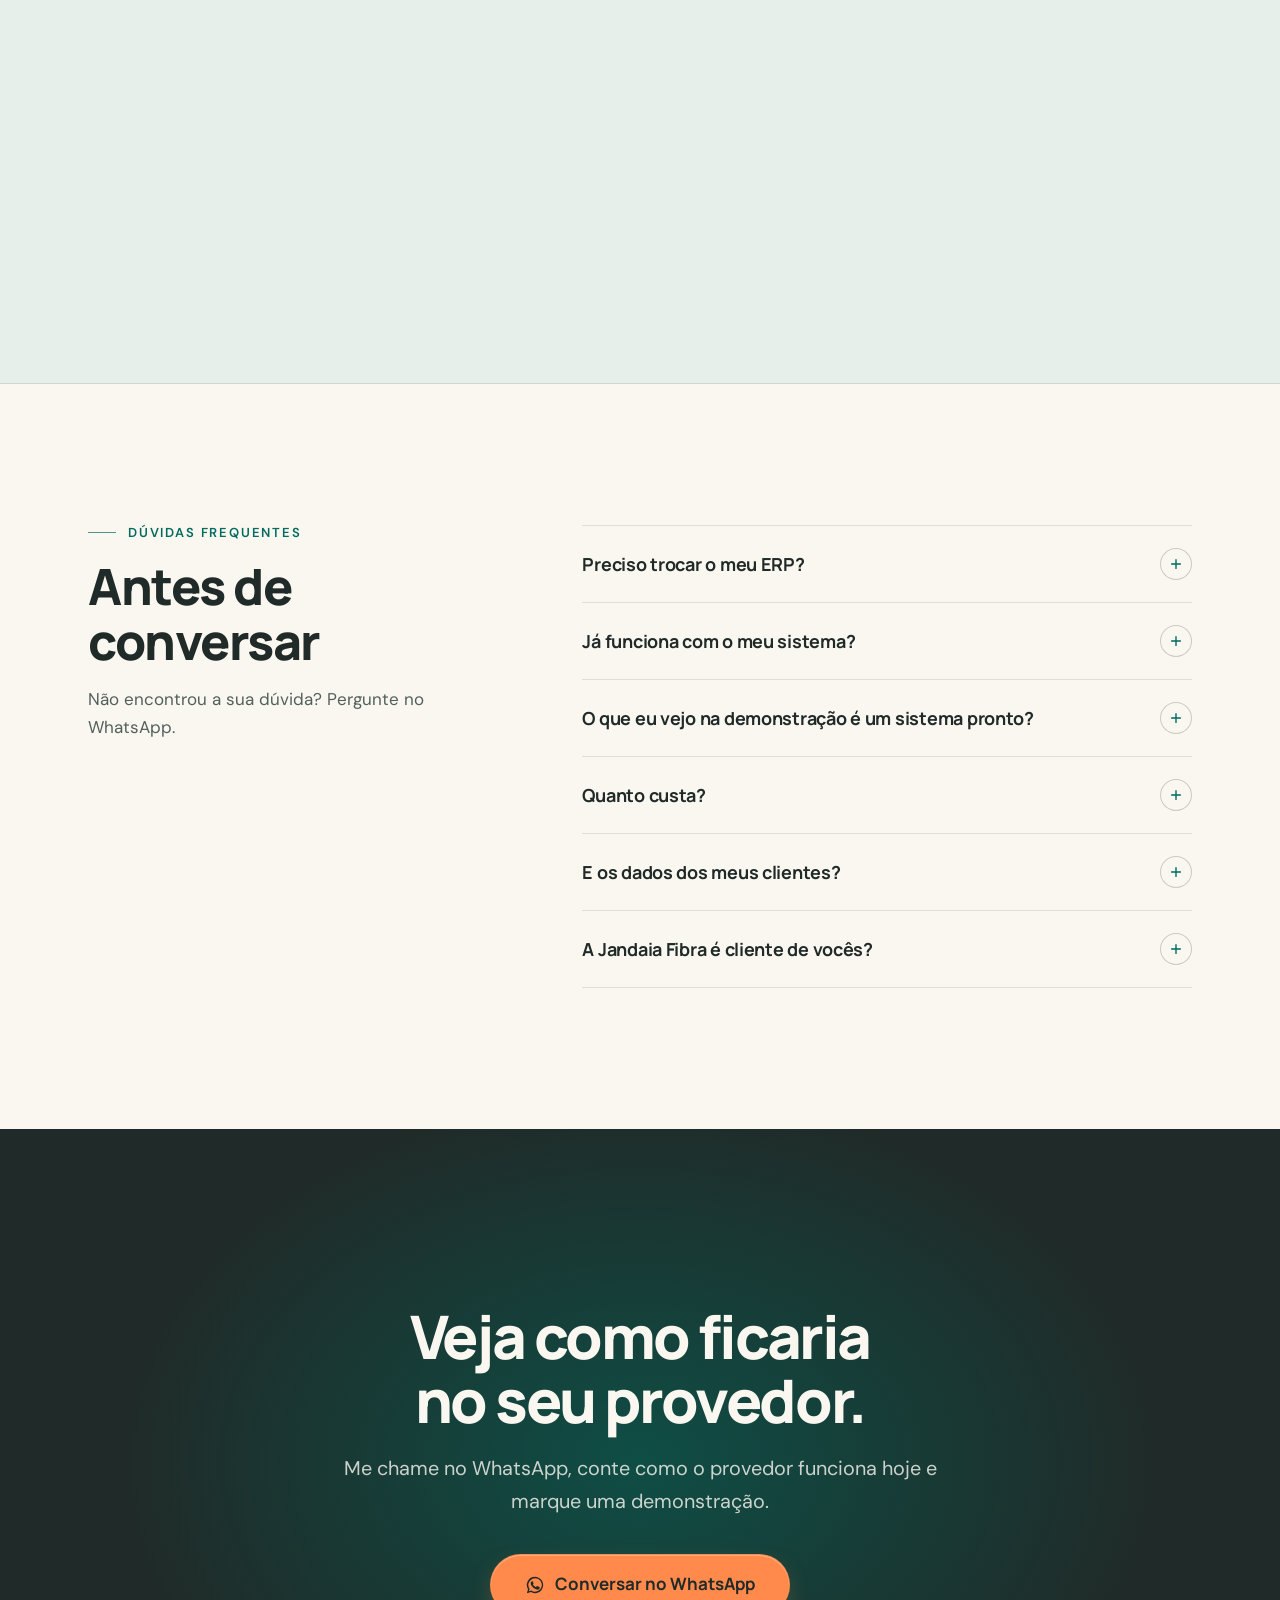
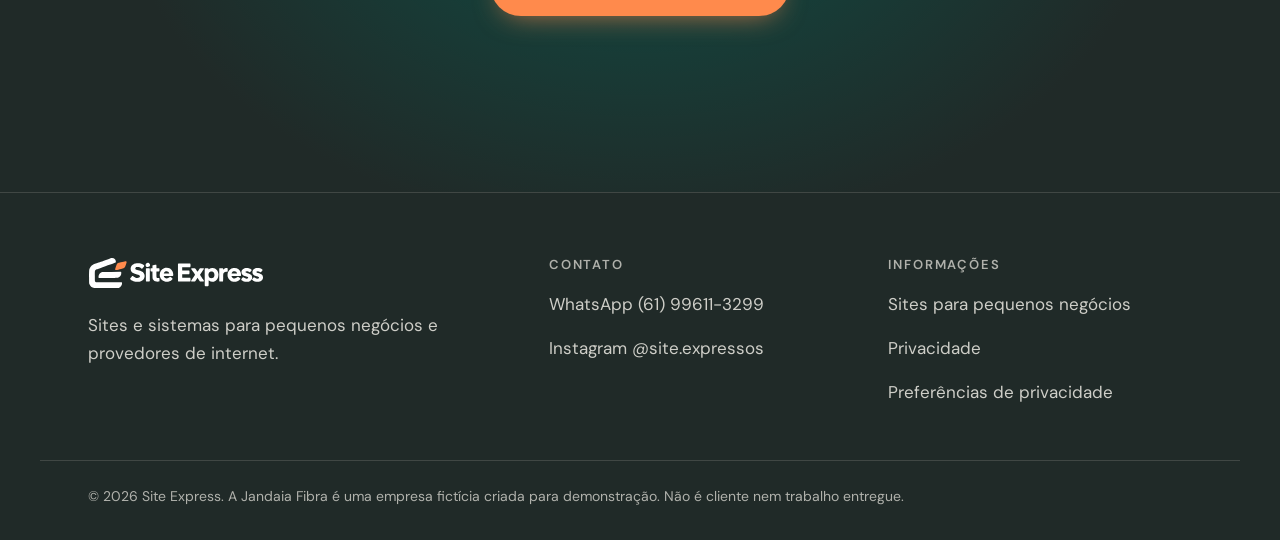
==== commit e052b7e6: "Nova identidade visual: verde-petróleo, coral, Manrope e DM Sans Troca o tema escuro roxo pela ident" ====
--- a/gestao-provedores/index.html
+++ b/gestao-provedores/index.html
@@ -8,7 +8,7 @@
   <title>Site Express · Sistema de gestão para provedores de internet</title>
   <meta name="description" content="Cobrança com histórico, cancelamentos explicados, ordens de serviço, rede e equipe em um painel só, por cima do ERP que você já usa. Veja o protótipo navegável antes de conversar.">
   <link rel="canonical" href="https://vinriibeiro.github.io/site-express/gestao-provedores/">
-  <meta name="theme-color" content="#0B0A10">
+  <meta name="theme-color" content="#FAF7F0">
   <meta property="og:type" content="website">
   <meta property="og:locale" content="pt_BR">
   <meta property="og:site_name" content="Site Express">
@@ -22,8 +22,8 @@
   <meta name="twitter:card" content="summary_large_image">
   <link rel="icon" href="../assets/img/favicon.svg" type="image/svg+xml">
   <link rel="apple-touch-icon" href="../assets/img/apple-touch-icon.png">
-  <link rel="preload" href="../assets/fonts/sora-latin.woff2" as="font" type="font/woff2" crossorigin>
-  <link rel="preload" href="../assets/fonts/inter-latin.woff2" as="font" type="font/woff2" crossorigin>
+  <link rel="preload" href="../assets/fonts/manrope-latin.woff2" as="font" type="font/woff2" crossorigin>
+  <link rel="preload" href="../assets/fonts/dm-sans-latin.woff2" as="font" type="font/woff2" crossorigin>
   <link rel="stylesheet" href="../assets/css/site.css?v=4">
   <script src="../assets/js/config.js?v=4" defer></script>
   <script src="../assets/js/site.js?v=4" defer></script>
@@ -34,8 +34,7 @@
   <header class="topo" id="topo">
     <div class="wrap topo__in">
       <a class="marca" href="../" aria-label="Site Express, início">
-        <svg class="marca__simbolo" viewBox="0 0 32 32" aria-hidden="true" focusable="false"><rect width="32" height="32" rx="9" fill="#7C3AED"/><path d="M9 21.5 15.5 10h4.2l-6.5 11.5zM15.6 21.5 22.1 10h1.9l-6.5 11.5z" fill="#fff"/></svg>
-        <span class="marca__nome">Site Express</span>
+        <img class="marca__logo" src="../assets/img/marca/logo-horizontal-verde.svg" alt="" width="165" height="30">
       </a>
       <nav class="topo__nav" aria-label="Seções">
         <a href="#problemas">O que resolve</a>
@@ -272,8 +271,7 @@
     <div class="wrap rodape__grid">
       <div>
         <a class="marca" href="../" aria-label="Site Express, início">
-          <svg class="marca__simbolo" viewBox="0 0 32 32" aria-hidden="true" focusable="false"><rect width="32" height="32" rx="9" fill="#7C3AED"/><path d="M9 21.5 15.5 10h4.2l-6.5 11.5zM15.6 21.5 22.1 10h1.9l-6.5 11.5z" fill="#fff"/></svg>
-          <span class="marca__nome">Site Express</span>
+          <img class="marca__logo" src="../assets/img/marca/logo-horizontal-branco.svg" alt="" width="176" height="32">
         </a>
         <p class="rodape__desc">Sites e sistemas para pequenos negócios e provedores de internet.</p>
       </div>
--- a/assets/css/site.css
+++ b/assets/css/site.css
@@ -1,36 +1,66 @@
 /* Site Express — landing page */
 
 @font-face {
-  font-family: "Sora";
-  src: url("../fonts/sora-latin.woff2") format("woff2");
-  font-weight: 500 700;
+  font-family: "Manrope";
+  src: url("../fonts/manrope-latin.woff2") format("woff2");
+  font-weight: 200 800;
   font-display: swap;
 }
 @font-face {
-  font-family: "Inter";
-  src: url("../fonts/inter-latin.woff2") format("woff2");
-  font-weight: 400 600;
+  font-family: "DM Sans";
+  src: url("../fonts/dm-sans-latin.woff2") format("woff2");
+  font-weight: 100 1000;
   font-display: swap;
 }
 
 :root {
-  --bg: #0b0a10;
-  --bg-2: #110e18;
-  --surface: #15121f;
-  --line: rgba(196, 181, 253, 0.16);
-  --line-strong: rgba(196, 181, 253, 0.28);
-  --text: #f7f5fc;
-  --muted: #b9b3c9;
-  --faint: #8f88a3;
-  --purple: #7c3aed;
-  --purple-hover: #5b21b6;
-  --purple-soft: #c4b5fd;
-  --display: "Sora", "Segoe UI", system-ui, sans-serif;
-  --body: "Inter", "Segoe UI", system-ui, sans-serif;
+  /* Identidade visual Site Express (nov/2026) */
+  --verde: #006b5e;        /* verde-petróleo: marca, títulos, destaques */
+  --verde-escuro: #00564c;
+  --coral: #ff8a4c;        /* chamadas (CTA) com texto carvão */
+  --coral-hover: #f5793a;
+  --carvao: #202a28;
+  --cinza: #52605b;
+  --marfim: #faf7f0;
+  --nevoa: #e7efeb;
+  --sucesso: #217a47;
+
+  /* Papéis (mudam nas áreas escuras: .oferta, .final, .rodape) */
+  --bg: var(--marfim);
+  --bg-2: var(--nevoa);
+  --surface: #ffffff;
+  --line: rgba(32, 42, 40, 0.12);
+  --line-strong: rgba(32, 42, 40, 0.22);
+  --text: var(--carvao);
+  --muted: var(--cinza);
+  --faint: #66726d;
+  --destaque: var(--verde);
+  --titulo: var(--carvao);
+  --cta: var(--coral);
+  --cta-hover: var(--coral-hover);
+  --cta-texto: var(--carvao);
+  --sombra: rgba(20, 32, 29, 0.22);
+
+  --display: "Manrope", "Segoe UI", system-ui, sans-serif;
+  --body: "DM Sans", "Segoe UI", system-ui, sans-serif;
   --gutter: clamp(20px, 5vw, 48px);
   --radius: 18px;
   --section: clamp(80px, 11vw, 144px);
 }
+
+/* Áreas escuras: carvão (rodapé, CTA final) e verde-petróleo (oferta) */
+.oferta, .final, .rodape {
+  --text: var(--marfim);
+  --titulo: var(--marfim);
+  --muted: rgba(250, 247, 240, 0.8);
+  --faint: rgba(250, 247, 240, 0.66);
+  --line: rgba(250, 247, 240, 0.14);
+  --line-strong: rgba(250, 247, 240, 0.26);
+  --destaque: #ffad80;
+  --surface: rgba(250, 247, 240, 0.06);
+  color: var(--text);
+}
+.oferta { --destaque: #cfe6de; }
 
 *, *::before, *::after { box-sizing: border-box; }
 html { -webkit-text-size-adjust: 100%; scroll-behavior: smooth; scroll-padding-top: 84px; }
@@ -49,7 +79,7 @@
 strong { font-weight: 600; color: var(--text); }
 
 :focus-visible {
-  outline: 3px solid var(--purple-soft);
+  outline: 3px solid var(--destaque);
   outline-offset: 3px;
   border-radius: 6px;
 }
@@ -75,13 +105,14 @@
   font: 600 0.8125rem/1.2 var(--body);
   letter-spacing: 0.14em;
   text-transform: uppercase;
-  color: var(--purple-soft);
+  color: var(--destaque);
   margin-bottom: 18px;
   display: flex; align-items: center; gap: 12px;
 }
 .sobretitulo::before { content: ""; width: 28px; height: 1px; background: currentColor; opacity: 0.7; }
 .titulo {
-  font: 600 clamp(1.875rem, 1.2rem + 2.6vw, 3.125rem)/1.1 var(--display);
+  font: 800 clamp(1.875rem, 1.2rem + 2.6vw, 3.125rem)/1.1 var(--display);
+  color: var(--titulo);
   letter-spacing: -0.03em;
   text-wrap: balance;
 }
@@ -94,18 +125,18 @@
   display: inline-flex; align-items: center; justify-content: center; gap: 10px;
   min-height: var(--h); padding: 0 26px;
   border-radius: 999px; border: 1px solid transparent;
-  font: 600 1rem/1.2 var(--body); text-decoration: none; text-align: center;
+  font: 700 1rem/1.2 var(--display); text-decoration: none; text-align: center;
   transition: background-color .2s ease, border-color .2s ease, transform .2s ease, box-shadow .2s ease;
 }
 .btn--primario {
-  background: var(--purple); color: #fff;
-  box-shadow: 0 10px 30px -10px rgba(124, 58, 237, 0.7), inset 0 1px 0 rgba(255,255,255,.18);
-}
-.btn--primario:hover { background: var(--purple-hover); transform: translateY(-1px); }
+  background: var(--cta); color: var(--cta-texto);
+  box-shadow: 0 10px 28px -12px rgba(255, 138, 76, 0.75), inset 0 1px 0 rgba(255,255,255,.3);
+}
+.btn--primario:hover { background: var(--cta-hover); transform: translateY(-1px); }
 .btn--linha { border-color: var(--line-strong); color: var(--text); }
-.btn--linha:hover { border-color: var(--purple-soft); background: rgba(124, 58, 237, 0.1); }
-.btn--ghost { border-color: var(--line-strong); color: var(--text); background: rgba(255,255,255,.03); }
-.btn--ghost:hover { border-color: var(--purple-soft); }
+.btn--linha:hover { border-color: var(--destaque); background: rgba(0, 107, 94, 0.07); }
+.btn--ghost { border-color: var(--line-strong); color: var(--text); background: transparent; }
+.btn--ghost:hover { border-color: var(--destaque); }
 .btn--sm { --h: 44px; padding: 0 18px; font-size: 0.9375rem; }
 .btn--largo { width: 100%; }
 .btn--grande { --h: 62px; padding: 0 34px; font-size: 1.0625rem; }
@@ -113,7 +144,7 @@
 /* Cabeçalho */
 .topo {
   position: sticky; top: 0; z-index: 50;
-  background: rgba(11, 10, 16, 0.82);
+  background: rgba(250, 247, 240, 0.88);
   backdrop-filter: blur(14px) saturate(140%);
   -webkit-backdrop-filter: blur(14px) saturate(140%);
   border-bottom: 1px solid var(--line);
@@ -121,13 +152,15 @@
 .topo__in { display: flex; align-items: center; gap: 24px; min-height: 72px; }
 .marca { display: inline-flex; align-items: center; gap: 10px; text-decoration: none; }
 .marca__simbolo { width: 32px; height: 32px; }
+.marca__logo { display: block; height: 30px; width: auto; }
+.rodape .marca__logo { height: 32px; }
 .marca__nome { font: 600 1.125rem/1 var(--display); letter-spacing: -0.02em; }
 .topo__nav { display: none; margin-left: auto; gap: 4px; }
 .topo__nav a {
   color: var(--muted); text-decoration: none; font-size: 0.9375rem; font-weight: 500;
   padding: 10px 14px; border-radius: 999px;
 }
-.topo__nav a:hover { color: var(--text); background: rgba(255,255,255,.05); }
+.topo__nav a:hover { color: var(--text); background: rgba(0, 107, 94, 0.07); }
 .topo .btn { margin-left: auto; }
 @media (min-width: 900px) {
   .topo__nav { display: flex; }
@@ -143,8 +176,8 @@
   position: relative;
   padding: clamp(36px, 5vw, 64px) 0 clamp(56px, 7vw, 88px);
   background:
-    radial-gradient(60% 55% at 85% 20%, rgba(124, 58, 237, 0.28), transparent 70%),
-    radial-gradient(50% 50% at 0% 100%, rgba(91, 33, 182, 0.35), transparent 70%),
+    radial-gradient(55% 55% at 88% 18%, rgba(255, 138, 76, 0.16), transparent 70%),
+    radial-gradient(50% 50% at 0% 100%, rgba(0, 107, 94, 0.10), transparent 70%),
     var(--bg);
   isolation: isolate;
 }
@@ -153,8 +186,9 @@
   .hero__grid { grid-template-columns: minmax(0, 1.15fr) minmax(0, 0.85fr); gap: 64px; }
 }
 .hero__titulo {
-  font: 700 clamp(2.375rem, 1.3rem + 3.6vw, 4rem)/1.04 var(--display);
+  font: 800 clamp(2.375rem, 1.3rem + 3.6vw, 4rem)/1.04 var(--display);
   letter-spacing: -0.04em;
+  color: var(--verde);
   text-wrap: balance;
   max-width: 17ch;
 }
@@ -167,8 +201,8 @@
   border-top: 1px solid var(--line); border-bottom: 1px solid var(--line);
   max-width: 560px;
 }
-.preco__valor { font: 700 clamp(2.75rem, 2rem + 2.5vw, 3.5rem)/1 var(--display); letter-spacing: -0.04em; }
-.preco__moeda { font-size: 0.45em; vertical-align: 0.8em; margin-right: 4px; color: var(--purple-soft); letter-spacing: 0; }
+.preco__valor { font: 800 clamp(2.75rem, 2rem + 2.5vw, 3.5rem)/1 var(--display); letter-spacing: -0.04em; }
+.preco__moeda { font-size: 0.45em; vertical-align: 0.8em; margin-right: 4px; color: var(--destaque); letter-spacing: 0; }
 .preco__detalhe { color: var(--muted); font-size: 0.9375rem; line-height: 1.45; }
 .preco__unico { color: var(--text); font-weight: 600; font-size: 1rem; }
 
@@ -180,14 +214,14 @@
 .hero__foto {
   position: relative; border-radius: 24px; overflow: hidden;
   aspect-ratio: 4 / 5;
-  box-shadow: 0 40px 80px -40px rgba(0,0,0,.8);
+  box-shadow: 0 40px 80px -40px var(--sombra);
   border: 1px solid var(--line);
 }
 .hero__foto img { width: 100%; height: 100%; object-fit: cover; object-position: 50% 40%; }
 .hero__foto::after {
   content: ""; position: absolute; inset: 0;
-  background: linear-gradient(180deg, rgba(11,10,16,0) 50%, rgba(11,10,16,.75) 100%),
-              linear-gradient(120deg, rgba(124,58,237,.18), transparent 60%);
+  background: linear-gradient(180deg, rgba(32,42,40,0) 50%, rgba(32,42,40,.7) 100%),
+              linear-gradient(120deg, rgba(0,107,94,.18), transparent 60%);
 }
 .credito {
   position: absolute; right: 14px; bottom: 12px; z-index: 1;
@@ -208,9 +242,9 @@
 .celular { display: block; position: relative; }
 .celular__tela {
   display: block; overflow: hidden;
-  border-radius: 26px; border: 6px solid #120f1a;
-  box-shadow: 0 0 0 1px var(--line-strong), 0 30px 60px -20px rgba(0,0,0,.85);
-  background: #120f1a;
+  border-radius: 26px; border: 6px solid var(--carvao);
+  box-shadow: 0 0 0 1px rgba(32,42,40,.3), 0 30px 60px -24px rgba(20,32,29,.45);
+  background: var(--carvao);
   aspect-ratio: 300 / 615;
 }
 .celular__tela img { width: 100%; height: 100%; object-fit: cover; object-position: top; }
@@ -220,7 +254,7 @@
 }
 .hero__celular .etiqueta {
   display: inline-block; margin-top: 10px; padding: 5px 10px; border-radius: 999px;
-  background: rgba(11,10,16,.9); border: 1px solid var(--line); color: var(--muted);
+  background: rgba(255,255,255,.92); border: 1px solid var(--line); color: var(--muted);
 }
 
 /* Faixa de resumo */
@@ -230,7 +264,7 @@
   border-top: 1px solid var(--line);
 }
 .faixa li { padding: 20px 16px 4px 0; display: flex; flex-direction: column; gap: 2px; }
-.faixa strong { font: 600 1.125rem/1.3 var(--display); letter-spacing: -0.02em; }
+.faixa strong { color: var(--verde); font: 700 1.125rem/1.3 var(--display); letter-spacing: -0.02em; }
 .faixa span { font-size: 0.875rem; color: var(--faint); line-height: 1.4; }
 @media (min-width: 900px) {
   .faixa { grid-template-columns: repeat(4, minmax(0, 1fr)); }
@@ -256,11 +290,12 @@
 }
 .navegador {
   margin-top: 40px; border-radius: 14px; overflow: hidden;
-  border: 1px solid var(--line-strong); background: #120f1a;
-  box-shadow: 0 30px 60px -30px rgba(0,0,0,.8);
+  border: 1px solid var(--line-strong); background: #ffffff;
+  box-shadow: 0 30px 60px -30px var(--sombra);
 }
 .navegador__barra { display: flex; gap: 6px; padding: 10px 12px; border-bottom: 1px solid var(--line); }
-.navegador__barra span { width: 9px; height: 9px; border-radius: 50%; background: rgba(196,181,253,.3); }
+.navegador__barra span { width: 9px; height: 9px; border-radius: 50%; background: rgba(32,42,40,.18); }
+.navegador__barra span:first-child { background: var(--coral); }
 .navegador .etiqueta { margin: 0; padding: 10px 14px; border-top: 1px solid var(--line); }
 
 .lista-num { counter-reset: n; border-top: 1px solid var(--line); }
@@ -272,19 +307,19 @@
 .lista-num li::before {
   content: counter(n, decimal-leading-zero);
   grid-row: span 2;
-  font: 600 0.875rem/1.9 var(--display); color: var(--purple-soft);
-}
-.lista-num h3 { font: 600 1.25rem/1.35 var(--display); letter-spacing: -0.02em; }
+  font: 700 0.875rem/1.9 var(--display); color: var(--destaque);
+}
+.lista-num h3 { font: 700 1.25rem/1.35 var(--display); letter-spacing: -0.02em; }
 .lista-num p { margin-top: 8px; color: var(--muted); }
 
 /* Modelos */
 .nota-demo {
   display: inline-block; margin-bottom: clamp(32px, 4vw, 48px);
   padding: 12px 16px; border-radius: 12px;
-  border: 1px solid rgba(196,181,253,.35); background: rgba(124,58,237,.1);
+  border: 1px solid rgba(0,107,94,.25); background: rgba(0,107,94,.07);
   color: var(--muted); font-size: 0.9375rem;
 }
-.nota-demo strong { color: var(--purple-soft); }
+.nota-demo strong { color: var(--destaque); }
 .vitrine {
   display: grid; grid-auto-flow: column; grid-auto-columns: minmax(230px, 72%);
   gap: 20px; overflow-x: auto; scroll-snap-type: x mandatory;
@@ -300,14 +335,14 @@
   padding: 16px; border-radius: 22px; border: 1px solid transparent;
   transition: border-color .2s ease, background-color .2s ease;
 }
-.vitrine__link:hover { border-color: var(--line); background: rgba(255,255,255,.025); }
+.vitrine__link:hover { border-color: var(--line); background: rgba(255,255,255,.6); }
 .vitrine__link .celular { max-width: 260px; width: 100%; margin: 0 auto 18px; transition: transform .35s ease; }
 .vitrine__link:hover .celular { transform: translateY(-4px); }
-.vitrine__estilo { font-size: 0.75rem; font-weight: 600; letter-spacing: 0.12em; text-transform: uppercase; color: var(--purple-soft); }
-.vitrine__nome { font: 600 1.25rem/1.3 var(--display); letter-spacing: -0.02em; }
+.vitrine__estilo { font-size: 0.75rem; font-weight: 600; letter-spacing: 0.12em; text-transform: uppercase; color: var(--destaque); }
+.vitrine__nome { font: 700 1.25rem/1.3 var(--display); letter-spacing: -0.02em; }
 .vitrine__desc { color: var(--muted); font-size: 0.9375rem; }
 .vitrine__ver { margin-top: auto; padding-top: 10px; display: inline-flex; align-items: center; gap: 6px; font-weight: 600; font-size: 0.9375rem; text-decoration: underline; text-underline-offset: 4px; text-decoration-color: var(--line-strong); }
-.vitrine__link:hover .vitrine__ver { text-decoration-color: var(--purple-soft); }
+.vitrine__link:hover .vitrine__ver { text-decoration-color: var(--destaque); }
 
 .catalogo {
   margin-top: clamp(32px, 4vw, 56px); padding-top: 32px; border-top: 1px solid var(--line);
@@ -328,15 +363,15 @@
   position: absolute; left: 0; top: 0;
   width: 44px; height: 44px; border-radius: 50%;
   display: grid; place-items: center;
-  font: 600 0.875rem/1 var(--display); color: #fff;
-  background: var(--surface); border: 1px solid var(--line-strong);
-}
-.passo h3 { font: 600 1.25rem/1.3 var(--display); letter-spacing: -0.02em; padding-top: 8px; }
+  font: 800 0.875rem/1 var(--display); color: #fff;
+  background: var(--verde); border: 1px solid var(--verde);
+}
+.passo h3 { font: 700 1.25rem/1.3 var(--display); letter-spacing: -0.02em; padding-top: 8px; }
 .passo p { margin-top: 10px; color: var(--muted); }
 .passo .passo__valor {
   display: inline-block; margin-top: 16px; padding: 6px 12px; border-radius: 999px;
   font-size: 0.875rem; font-weight: 600; color: var(--text);
-  background: rgba(124,58,237,.16); border: 1px solid rgba(196,181,253,.35);
+  background: rgba(255,138,76,.16); border: 1px solid rgba(255,138,76,.5);
 }
 @media (min-width: 960px) {
   .passos { grid-template-columns: repeat(4, minmax(0, 1fr)); gap: 32px; }
@@ -352,26 +387,26 @@
   padding: clamp(28px, 5vw, 64px);
   border-radius: 28px;
   background:
-    radial-gradient(80% 90% at 0% 0%, rgba(124,58,237,.28), transparent 60%),
-    linear-gradient(180deg, #1a1428, #100d18);
-  border: 1px solid rgba(196,181,253,.3);
-  box-shadow: 0 50px 100px -50px rgba(124,58,237,.55);
+    radial-gradient(70% 90% at 100% 0%, rgba(255,138,76,.16), transparent 60%),
+    linear-gradient(160deg, #007a6b, var(--verde) 45%, var(--verde-escuro));
+  border: 0;
+  box-shadow: 0 50px 100px -50px rgba(0,107,94,.6);
 }
 @media (min-width: 960px) {
   .oferta { grid-template-columns: minmax(0, 0.9fr) minmax(0, 1.1fr); gap: 72px; }
 }
-.oferta__valor { margin-top: 28px; font: 700 clamp(4rem, 3rem + 4vw, 6rem)/0.95 var(--display); letter-spacing: -0.05em; }
+.oferta__valor { margin-top: 28px; font: 800 clamp(4rem, 3rem + 4vw, 6rem)/0.95 var(--display); letter-spacing: -0.05em; }
 .oferta__unico { margin-top: 10px; font-weight: 600; font-size: 1.125rem; }
 .parcelas { margin: 28px 0 32px; border-top: 1px solid var(--line-strong); }
 .parcelas div { display: flex; justify-content: space-between; gap: 16px; padding: 14px 0; border-bottom: 1px solid var(--line-strong); }
 .parcelas dt { color: var(--muted); }
-.parcelas dd { font: 600 1.125rem/1.4 var(--display); }
+.parcelas dd { font: 700 1.125rem/1.4 var(--display); }
 .oferta__detalhes { display: flex; flex-direction: column; }
 @media (min-width: 960px) {
   .oferta__detalhes { padding-left: 72px; border-left: 1px solid var(--line-strong); margin-left: -36px; }
 }
 .oferta__sub {
-  font: 600 0.8125rem/1.2 var(--body); letter-spacing: 0.14em; text-transform: uppercase; color: var(--purple-soft);
+  font: 600 0.8125rem/1.2 var(--body); letter-spacing: 0.14em; text-transform: uppercase; color: var(--destaque);
   margin: 32px 0 14px;
 }
 .oferta__sub:first-child { margin-top: 0; }
@@ -379,7 +414,7 @@
 .checks li { position: relative; padding: 8px 0 8px 32px; }
 .checks li::before {
   content: ""; position: absolute; left: 0; top: 13px; width: 18px; height: 18px; border-radius: 50%;
-  background: var(--purple) url("data:image/svg+xml,%3Csvg xmlns='http://www.w3.org/2000/svg' viewBox='0 0 16 16'%3E%3Cpath d='m4 8.2 2.6 2.6L12 5.4' fill='none' stroke='%23fff' stroke-width='2' stroke-linecap='round' stroke-linejoin='round'/%3E%3C/svg%3E") center / 12px no-repeat;
+  background: var(--coral) url("data:image/svg+xml,%3Csvg xmlns='http://www.w3.org/2000/svg' viewBox='0 0 16 16'%3E%3Cpath d='m4 8.2 2.6 2.6L12 5.4' fill='none' stroke='%23202A28' stroke-width='2' stroke-linecap='round' stroke-linejoin='round'/%3E%3C/svg%3E") center / 12px no-repeat;
 }
 
 /* FAQ */
@@ -394,17 +429,17 @@
   list-style: none; cursor: pointer;
   display: flex; align-items: center; justify-content: space-between; gap: 20px;
   padding: 22px 0; min-height: 56px;
-  font: 600 1.125rem/1.4 var(--display); letter-spacing: -0.015em;
+  font: 700 1.125rem/1.4 var(--display); letter-spacing: -0.015em;
 }
 .faq summary::-webkit-details-marker { display: none; }
 .faq summary::after {
   content: ""; flex: none; width: 32px; height: 32px; border-radius: 50%;
   border: 1px solid var(--line-strong);
-  background: url("data:image/svg+xml,%3Csvg xmlns='http://www.w3.org/2000/svg' viewBox='0 0 16 16'%3E%3Cpath d='M8 3v10M3 8h10' fill='none' stroke='%23b69cff' stroke-width='1.6' stroke-linecap='round'/%3E%3C/svg%3E") center / 14px no-repeat;
+  background: url("data:image/svg+xml,%3Csvg xmlns='http://www.w3.org/2000/svg' viewBox='0 0 16 16'%3E%3Cpath d='M8 3v10M3 8h10' fill='none' stroke='%23006B5E' stroke-width='1.6' stroke-linecap='round'/%3E%3C/svg%3E") center / 14px no-repeat;
   transition: transform .25s ease, background-color .2s ease;
 }
-.faq details[open] summary::after { transform: rotate(45deg); background-color: rgba(124,58,237,.18); }
-.faq summary:hover::after { border-color: var(--purple-soft); }
+.faq details[open] summary::after { transform: rotate(45deg); background-color: rgba(0,107,94,.1); }
+.faq summary:hover::after { border-color: var(--destaque); }
 .faq__resposta { padding: 0 48px 24px 0; color: var(--muted); max-width: 62ch; }
 
 /* CTA final */
@@ -418,20 +453,20 @@
 .final::before {
   content: ""; position: absolute; inset: 0; z-index: -1;
   background:
-    radial-gradient(60% 70% at 50% 50%, rgba(124,58,237,.45), transparent 75%),
-    linear-gradient(180deg, rgba(11,10,16,.92) 0%, rgba(26,16,48,.72) 50%, rgba(11,10,16,.95) 100%);
+    radial-gradient(60% 70% at 50% 50%, rgba(0,107,94,.5), transparent 75%),
+    linear-gradient(180deg, rgba(32,42,40,.94) 0%, rgba(32,42,40,.78) 50%, rgba(32,42,40,.96) 100%);
   mix-blend-mode: normal;
 }
 .final__in { display: flex; flex-direction: column; align-items: center; }
 .final__titulo {
-  font: 700 clamp(2rem, 1.2rem + 3.6vw, 3.75rem)/1.06 var(--display); letter-spacing: -0.04em;
+  font: 800 clamp(2rem, 1.2rem + 3.6vw, 3.75rem)/1.06 var(--display); letter-spacing: -0.04em;
   max-width: 18ch; text-wrap: balance;
 }
-.final__texto { margin: 20px 0 36px; color: #dcd6ea; font-size: clamp(1.0625rem, 1rem + .3vw, 1.25rem); max-width: 46ch; }
+.final__texto { margin: 20px 0 36px; color: var(--muted); font-size: clamp(1.0625rem, 1rem + .3vw, 1.25rem); max-width: 46ch; }
 .credito--final { position: static; margin-top: 40px; color: rgba(247,245,252,.7); }
 
 /* Rodapé */
-.rodape { padding: 64px 0 32px; border-top: 1px solid var(--line); background: var(--bg); }
+.rodape { padding: 64px 0 32px; border-top: 1px solid var(--line); background: var(--carvao); }
 .rodape__grid { display: grid; gap: 36px; }
 @media (min-width: 760px) { .rodape__grid { grid-template-columns: 1.4fr 1fr 1fr; } }
 .rodape__desc { margin-top: 14px; color: var(--muted); }
@@ -447,8 +482,8 @@
   position: fixed; left: 12px; right: 12px; bottom: max(12px, env(safe-area-inset-bottom)); z-index: 40;
   display: flex; align-items: center; justify-content: center; gap: 10px;
   min-height: 54px; border-radius: 999px;
-  background: var(--purple); color: #fff; text-decoration: none; font-weight: 600;
-  box-shadow: 0 16px 40px -12px rgba(0,0,0,.8), 0 0 0 1px rgba(255,255,255,.12) inset;
+  background: var(--cta); color: var(--cta-texto); text-decoration: none; font: 700 1rem/1.2 var(--display);
+  box-shadow: 0 16px 40px -12px rgba(20,32,29,.45), 0 0 0 1px rgba(255,255,255,.25) inset;
   transition: transform .3s ease, opacity .3s ease, visibility 0s;
 }
 .flutuante.is-oculto { transform: translateY(140%); opacity: 0; visibility: hidden; transition: transform .3s ease, opacity .3s ease, visibility 0s .3s; }
@@ -461,17 +496,17 @@
 /* Página interna (privacidade) */
 .doc { padding: clamp(48px, 8vw, 96px) 0 var(--section); }
 .doc__in { max-width: 760px; }
-.doc h1 { font: 700 clamp(2.25rem, 1.6rem + 2.5vw, 3.25rem)/1.08 var(--display); letter-spacing: -0.04em; }
+.doc h1 { color: var(--verde); font: 800 clamp(2.25rem, 1.6rem + 2.5vw, 3.25rem)/1.08 var(--display); letter-spacing: -0.04em; }
 .doc .atualizado { margin-top: 12px; color: var(--faint); font-size: 0.9375rem; }
-.doc h2 { margin-top: 48px; font: 600 1.375rem/1.3 var(--display); letter-spacing: -0.02em; }
+.doc h2 { margin-top: 48px; font: 700 1.375rem/1.3 var(--display); letter-spacing: -0.02em; }
 .doc p, .doc li { color: var(--muted); }
 .doc p { margin-top: 14px; }
 .doc ul { margin-top: 14px; }
 .doc ul li { position: relative; padding-left: 20px; margin-top: 8px; }
-.doc ul li::before { content: ""; position: absolute; left: 2px; top: .7em; width: 6px; height: 6px; border-radius: 50%; background: var(--purple-soft); }
-.doc a { color: var(--purple-soft); text-underline-offset: 3px; }
+.doc ul li::before { content: ""; position: absolute; left: 2px; top: .7em; width: 6px; height: 6px; border-radius: 50%; background: var(--destaque); }
+.doc a { color: var(--verde); text-underline-offset: 3px; }
 .doc .voltar { display: inline-flex; margin-top: 48px; }
-code { font-size: .9em; background: rgba(255,255,255,.06); padding: 2px 6px; border-radius: 6px; color: var(--text); }
+code { font-size: .9em; background: rgba(32,42,40,.07); padding: 2px 6px; border-radius: 6px; color: var(--text); }
 
 /* Animação de entrada — só com JS e sem pedido de redução de movimento */
 @media (prefers-reduced-motion: no-preference) {
@@ -487,7 +522,7 @@
 .marca__nome, .topo .btn { white-space: nowrap; }
 @media (max-width: 559px) { .so-largo { display: none; } }
 @media (max-width: 959px) {
-  .hero__foto .credito { top: 10px; bottom: auto; right: 10px; max-width: 50%; text-align: right; line-height: 1.3; padding: 4px 8px; border-radius: 8px; background: rgba(11,10,16,.65); }
+  .hero__foto .credito { top: 10px; bottom: auto; right: 10px; max-width: 50%; text-align: right; line-height: 1.3; padding: 4px 8px; border-radius: 8px; background: rgba(32,42,40,.7); }
 }
 @media (max-width: 559px) {
   .acoes .btn, .final .btn--grande { width: 100%; }
@@ -503,11 +538,11 @@
   max-width: 560px; margin: 0 auto; padding: 18px 20px;
   border: 1px solid var(--line-strong); border-radius: var(--radius);
   background: var(--surface); color: var(--text);
-  box-shadow: 0 20px 50px -16px rgba(0,0,0,.85);
+  box-shadow: 0 20px 50px -16px rgba(20,32,29,.35);
 }
 .aviso[hidden], [data-preferencias][hidden] { display: none; }
 .aviso__texto { font-size: 0.9375rem; line-height: 1.5; color: var(--muted); }
-.aviso__texto a { color: var(--purple-soft); text-underline-offset: 3px; }
+.aviso__texto a { color: var(--destaque); text-underline-offset: 3px; }
 .aviso__acoes { display: flex; gap: 10px; justify-content: flex-end; }
 .aviso__acoes .btn { cursor: pointer; flex: 1 1 0; }
 @media (min-width: 560px) { .aviso__acoes .btn { flex: 0 0 auto; } }
@@ -532,8 +567,8 @@
   padding: 22px; border-radius: var(--radius);
   background: var(--surface); border: 1px solid var(--line);
 }
-.segmento svg { width: 28px; height: 28px; color: var(--purple-soft); }
-.segmento h3 { margin-top: 14px; font: 600 1.125rem/1.3 var(--display); letter-spacing: -0.02em; }
+.segmento svg { width: 28px; height: 28px; color: var(--verde); }
+.segmento h3 { margin-top: 14px; font: 700 1.125rem/1.3 var(--display); letter-spacing: -0.02em; }
 .segmento p { margin-top: 6px; color: var(--muted); font-size: 0.9375rem; }
 .segmentos__nota { margin-top: 24px; color: var(--muted); max-width: 70ch; }
 
@@ -542,8 +577,8 @@
 }
 .final--sem-foto::before {
   background:
-    radial-gradient(60% 70% at 50% 50%, rgba(124,58,237,.5), transparent 75%),
-    linear-gradient(180deg, #0b0a10 0%, #1a1030 50%, #0b0a10 100%);
+    radial-gradient(55% 75% at 50% 50%, rgba(0,107,94,.55), transparent 75%),
+    var(--carvao);
 }
 
 /* Página de produto: gestão para provedores (gestao-provedores/) */
@@ -552,7 +587,7 @@
 .telas .navegador { margin: 0; }
 .telas .navegador img { display: block; width: 100%; height: auto; }
 .tela__texto { padding: 14px 16px 16px; border-top: 1px solid var(--line); }
-.tela__texto h3 { font: 600 1.125rem/1.3 var(--display); letter-spacing: -0.02em; }
+.tela__texto h3 { font: 700 1.125rem/1.3 var(--display); letter-spacing: -0.02em; }
 .tela__texto p { margin-top: 6px; color: var(--muted); font-size: 0.9375rem; }
 .hero--produto .hero__visual { padding-bottom: 0; }
 .hero--produto .navegador img { display: block; width: 100%; height: auto; }
@@ -566,15 +601,15 @@
   transition: border-color .2s ease, transform .2s ease;
 }
 .demo:hover { border-color: var(--line-strong); transform: translateY(-2px); }
-.demo__tipo { font-size: 0.75rem; font-weight: 600; letter-spacing: 0.12em; text-transform: uppercase; color: var(--purple-soft); }
-.demo h3 { font: 600 1.25rem/1.3 var(--display); letter-spacing: -0.02em; }
+.demo__tipo { font-size: 0.75rem; font-weight: 600; letter-spacing: 0.12em; text-transform: uppercase; color: var(--destaque); }
+.demo h3 { font: 700 1.25rem/1.3 var(--display); letter-spacing: -0.02em; }
 .demo p { color: var(--muted); font-size: 0.9375rem; }
 .demo .vitrine__ver { padding-top: 6px; }
 .produto-faixa { margin-top: 0; }
 .outro-produto {
   display: grid; gap: 20px; align-items: center; padding: clamp(24px, 4vw, 40px);
   border: 1px solid var(--line-strong); border-radius: var(--radius);
-  background: linear-gradient(120deg, rgba(124,58,237,.16), rgba(124,58,237,.03) 60%);
+  background: linear-gradient(120deg, rgba(0,107,94,.12), rgba(0,107,94,.02) 60%), #ffffff;
 }
 @media (min-width: 900px) { .outro-produto { grid-template-columns: 1fr auto; } }
 .outro-produto p.texto { margin-top: 10px; }
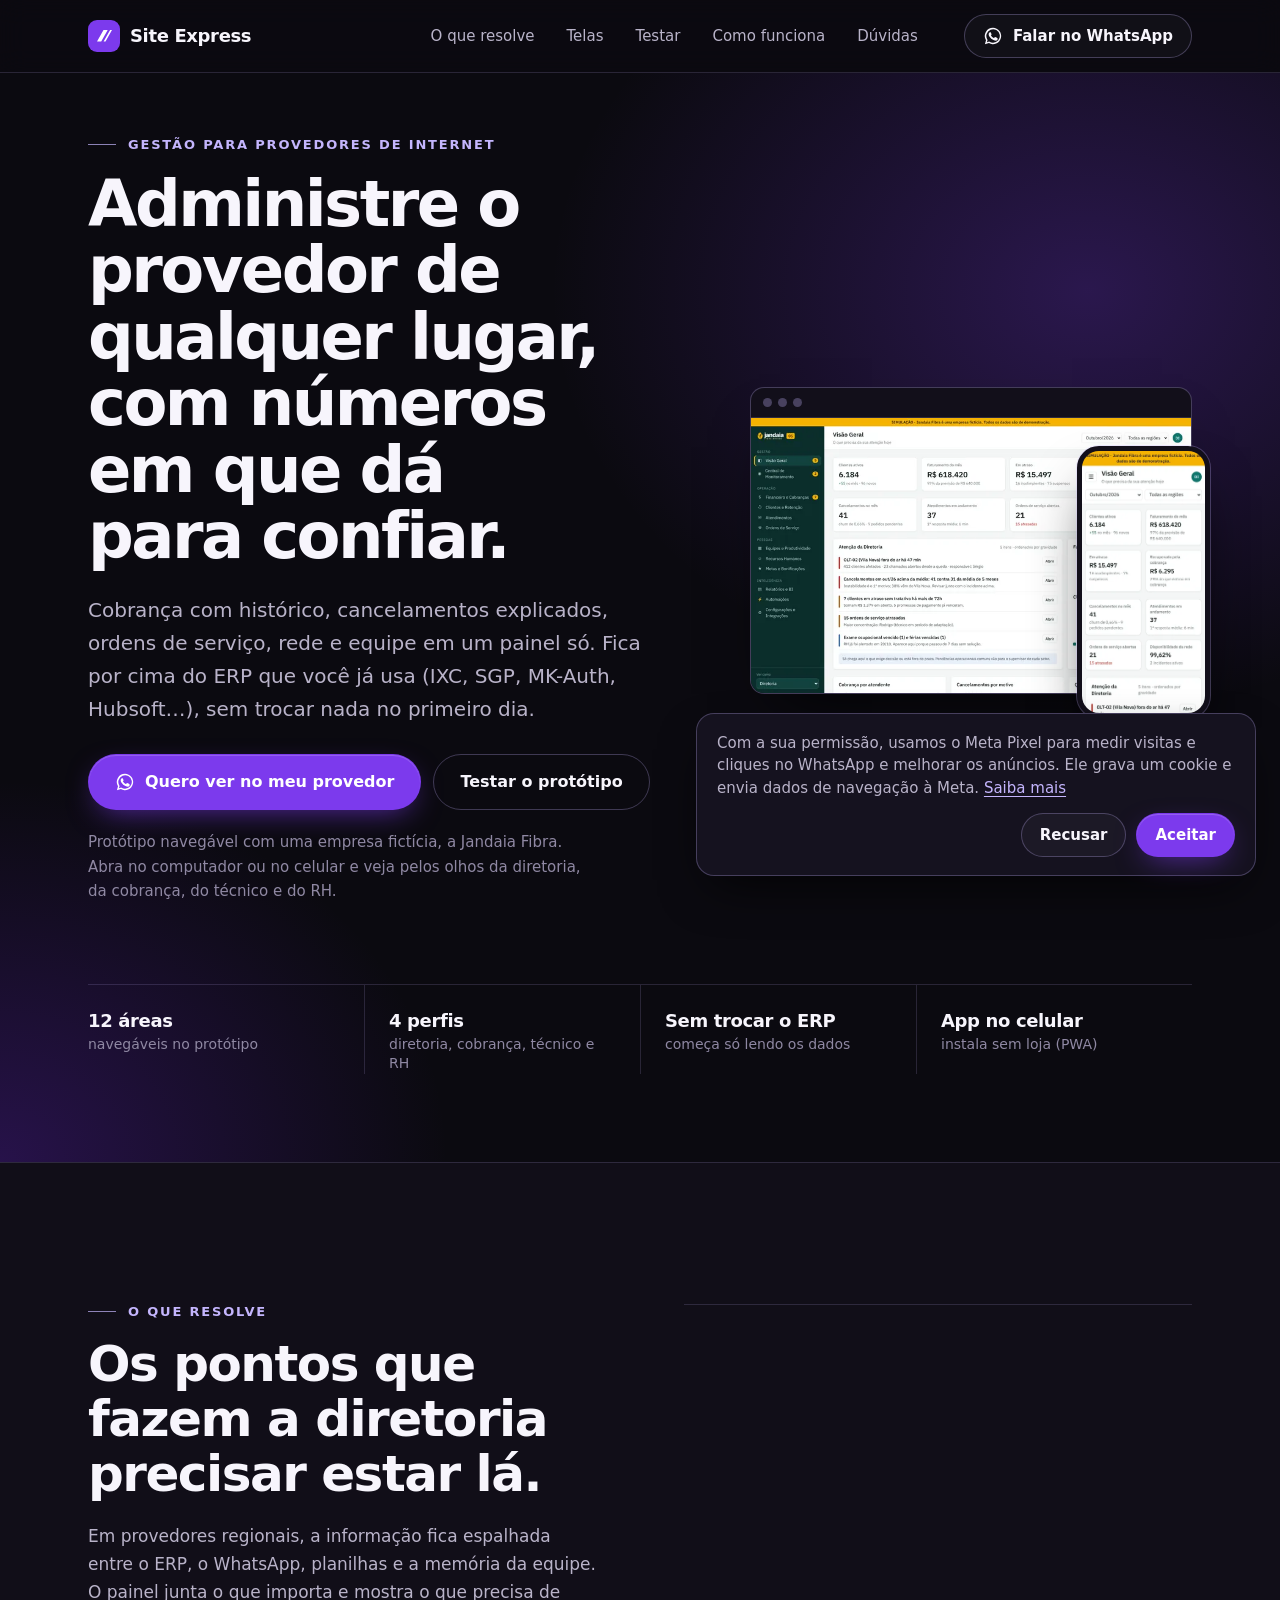
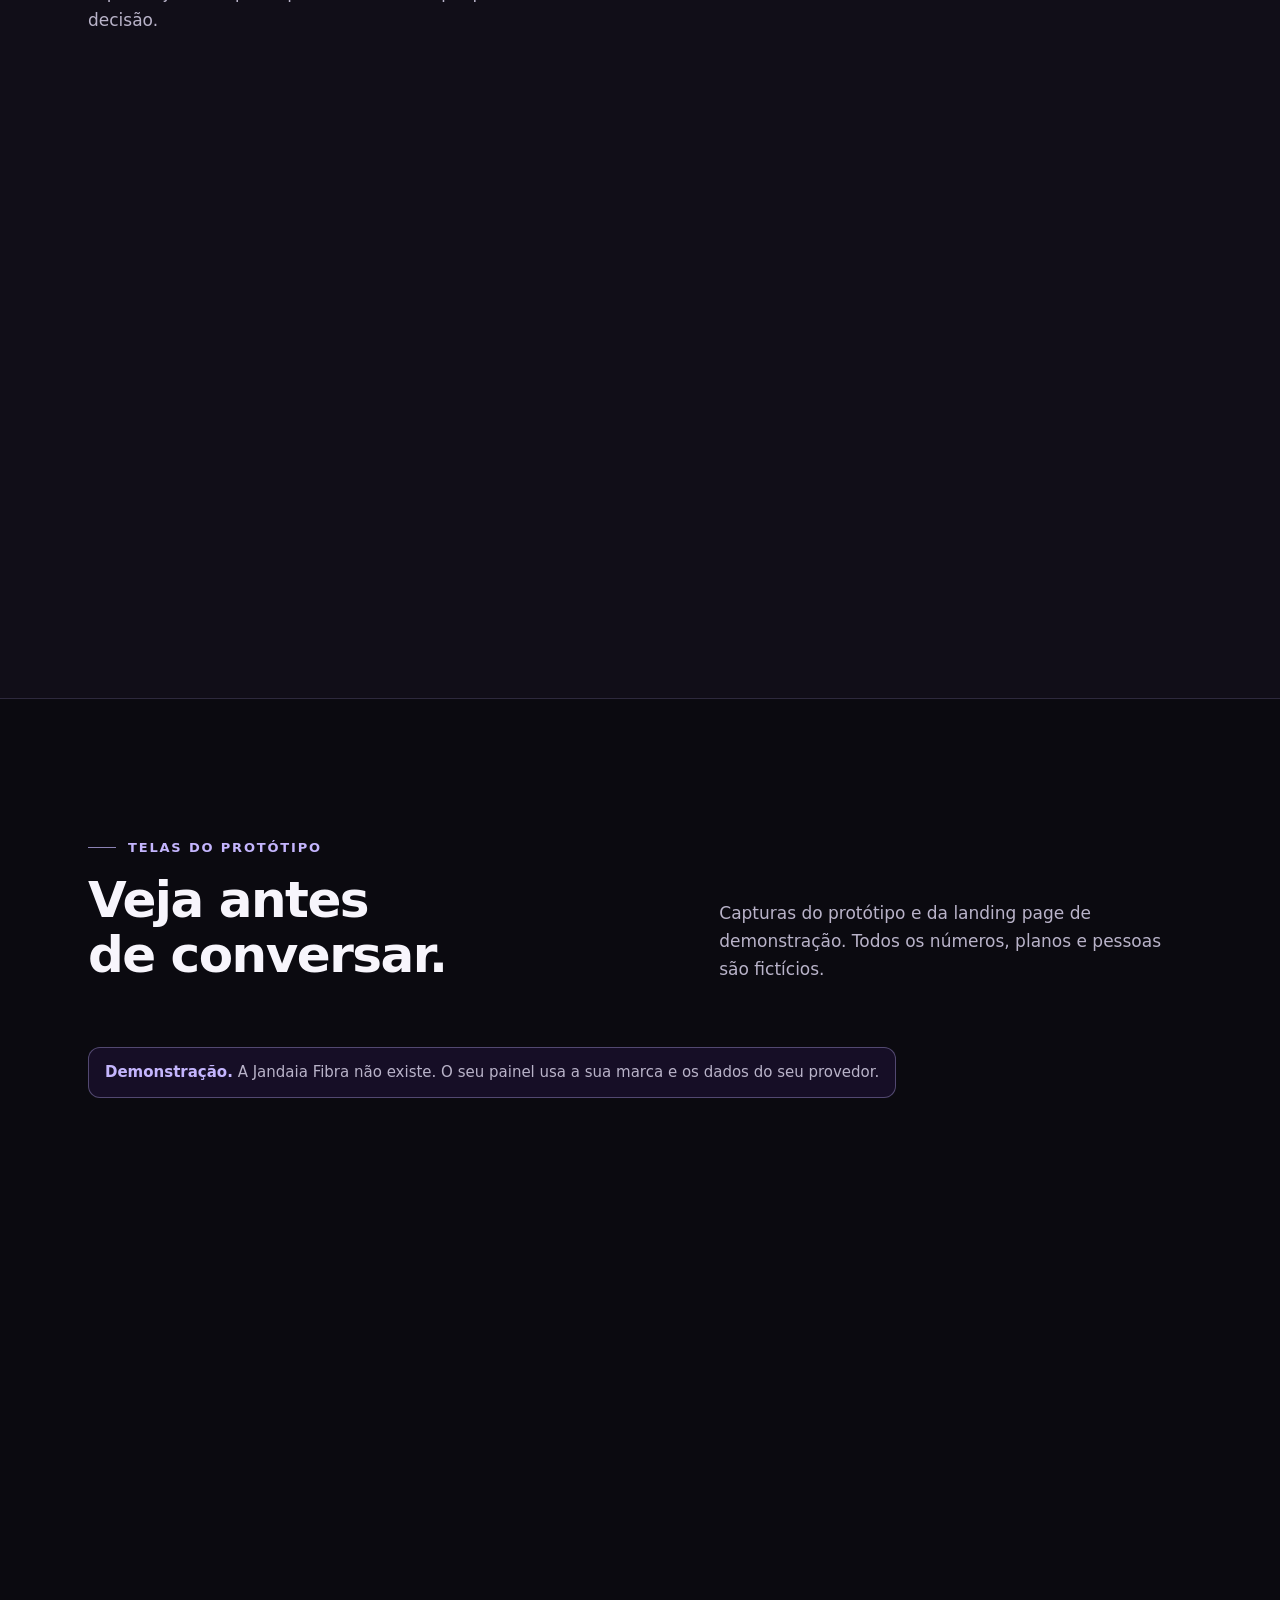
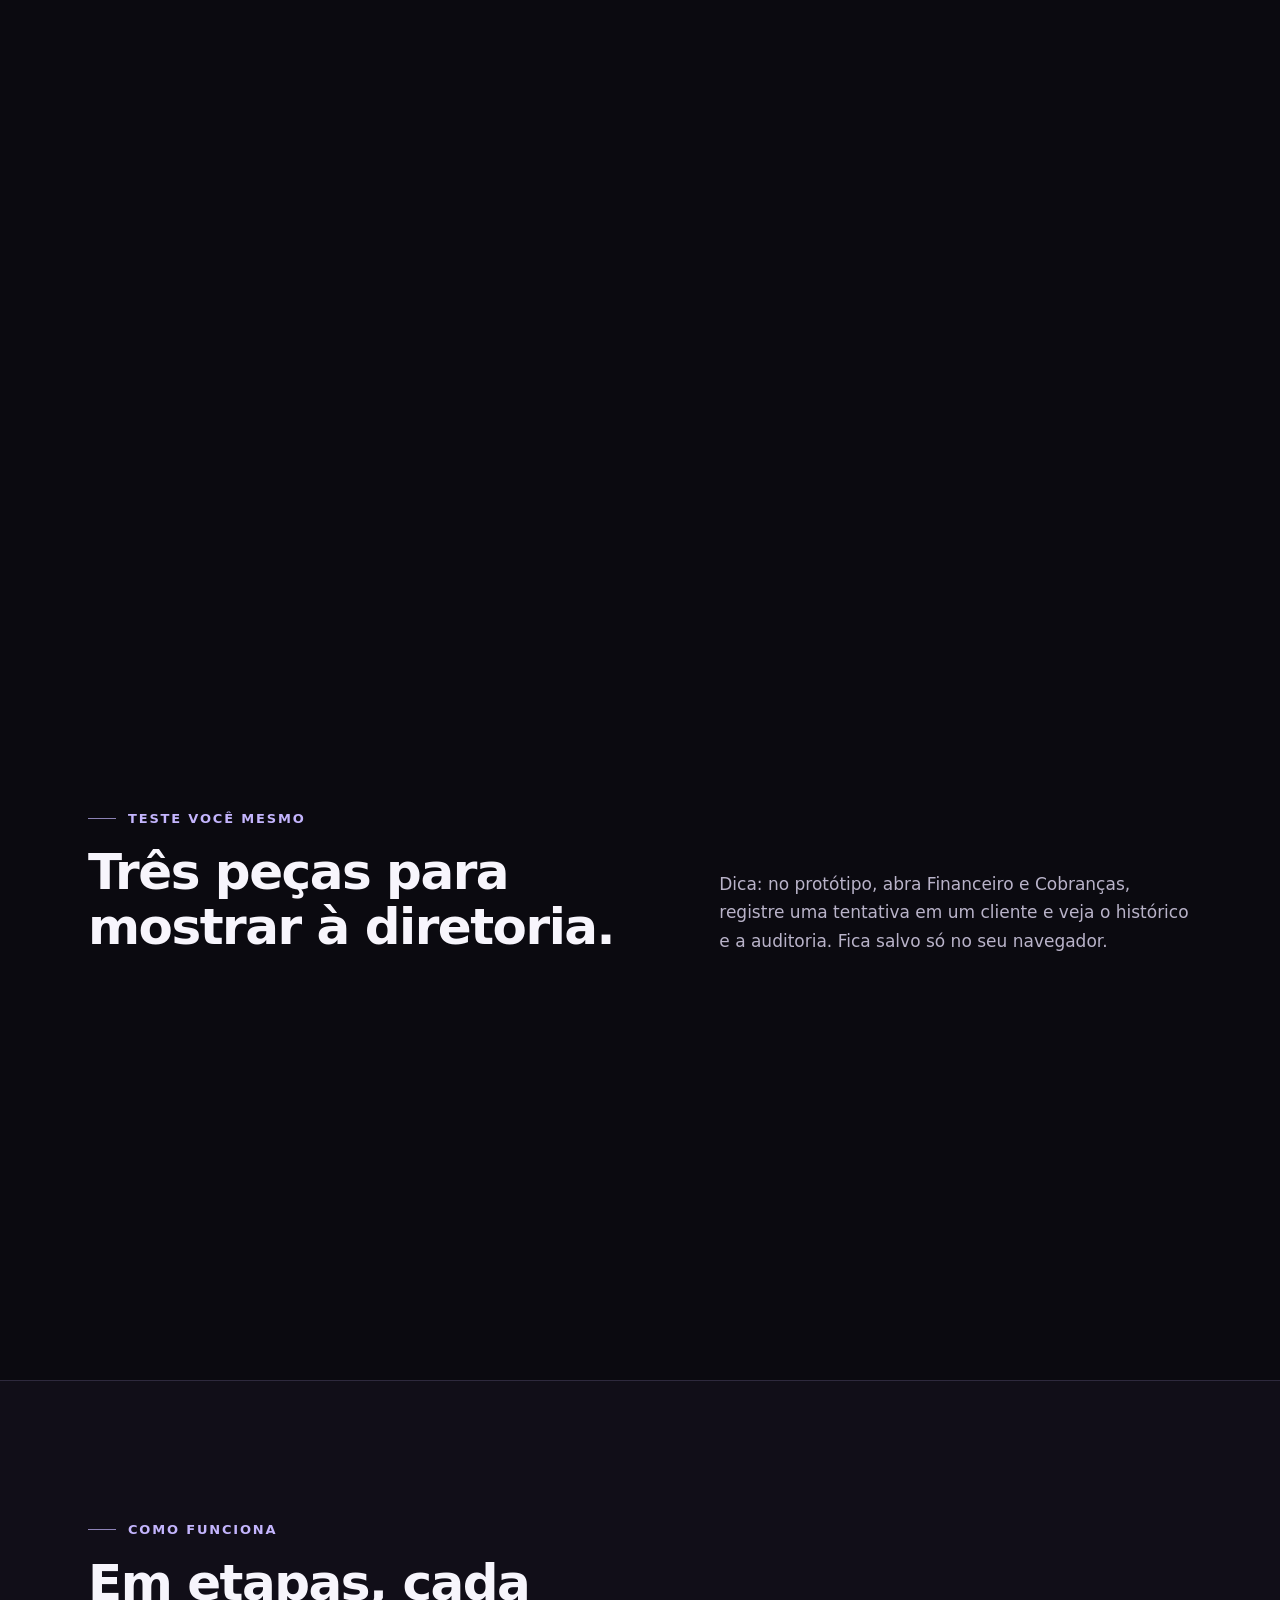
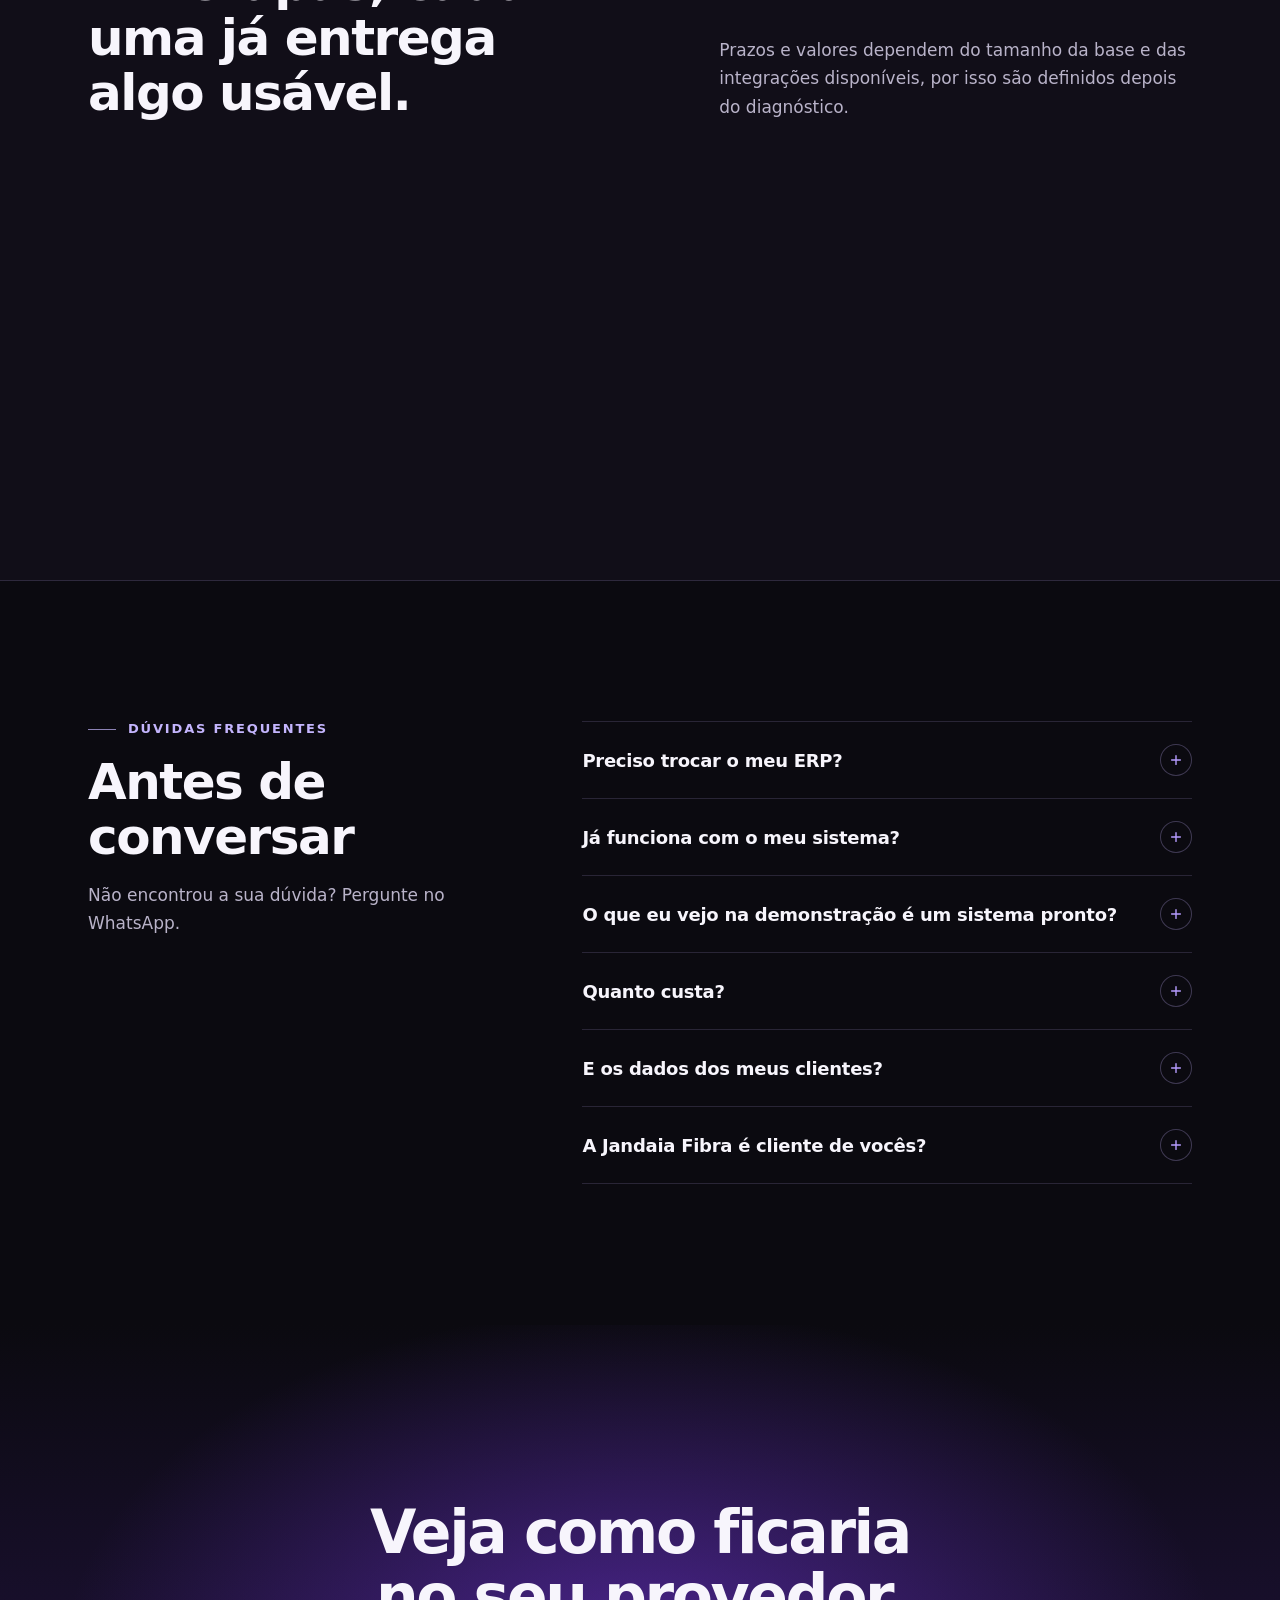
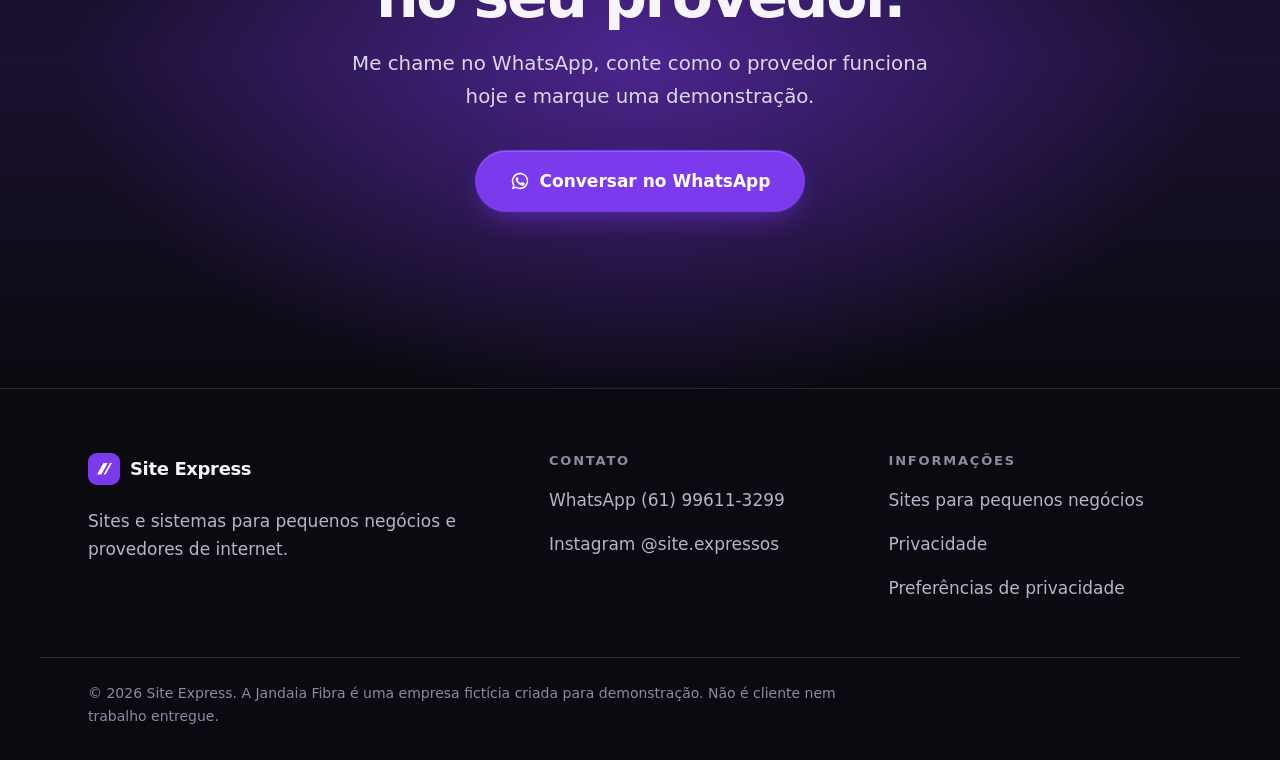
==== commit 2eeb1b2c: "Merge origin/main: mantém a landing nova e preserva a página de gestão para provedores com o CSS ant" ====
--- a/gestao-provedores/index.html
+++ b/gestao-provedores/index.html
@@ -8,7 +8,7 @@
   <title>Site Express · Sistema de gestão para provedores de internet</title>
   <meta name="description" content="Cobrança com histórico, cancelamentos explicados, ordens de serviço, rede e equipe em um painel só, por cima do ERP que você já usa. Veja o protótipo navegável antes de conversar.">
   <link rel="canonical" href="https://vinriibeiro.github.io/site-express/gestao-provedores/">
-  <meta name="theme-color" content="#FAF7F0">
+  <meta name="theme-color" content="#0B0A10">
   <meta property="og:type" content="website">
   <meta property="og:locale" content="pt_BR">
   <meta property="og:site_name" content="Site Express">
@@ -22,9 +22,9 @@
   <meta name="twitter:card" content="summary_large_image">
   <link rel="icon" href="../assets/img/favicon.svg" type="image/svg+xml">
   <link rel="apple-touch-icon" href="../assets/img/apple-touch-icon.png">
-  <link rel="preload" href="../assets/fonts/manrope-latin.woff2" as="font" type="font/woff2" crossorigin>
-  <link rel="preload" href="../assets/fonts/dm-sans-latin.woff2" as="font" type="font/woff2" crossorigin>
-  <link rel="stylesheet" href="../assets/css/site.css?v=4">
+  <link rel="preload" href="../assets/fonts/sora-latin.woff2" as="font" type="font/woff2" crossorigin>
+  <link rel="preload" href="../assets/fonts/inter-latin.woff2" as="font" type="font/woff2" crossorigin>
+  <link rel="stylesheet" href="site-legado.css?v=1">
   <script src="../assets/js/config.js?v=4" defer></script>
   <script src="../assets/js/site.js?v=4" defer></script>
 </head>
@@ -34,7 +34,8 @@
   <header class="topo" id="topo">
     <div class="wrap topo__in">
       <a class="marca" href="../" aria-label="Site Express, início">
-        <img class="marca__logo" src="../assets/img/marca/logo-horizontal-verde.svg" alt="" width="165" height="30">
+        <svg class="marca__simbolo" viewBox="0 0 32 32" aria-hidden="true" focusable="false"><rect width="32" height="32" rx="9" fill="#7C3AED"/><path d="M9 21.5 15.5 10h4.2l-6.5 11.5zM15.6 21.5 22.1 10h1.9l-6.5 11.5z" fill="#fff"/></svg>
+        <span class="marca__nome">Site Express</span>
       </a>
       <nav class="topo__nav" aria-label="Seções">
         <a href="#problemas">O que resolve</a>
@@ -271,7 +272,8 @@
     <div class="wrap rodape__grid">
       <div>
         <a class="marca" href="../" aria-label="Site Express, início">
-          <img class="marca__logo" src="../assets/img/marca/logo-horizontal-branco.svg" alt="" width="176" height="32">
+          <svg class="marca__simbolo" viewBox="0 0 32 32" aria-hidden="true" focusable="false"><rect width="32" height="32" rx="9" fill="#7C3AED"/><path d="M9 21.5 15.5 10h4.2l-6.5 11.5zM15.6 21.5 22.1 10h1.9l-6.5 11.5z" fill="#fff"/></svg>
+          <span class="marca__nome">Site Express</span>
         </a>
         <p class="rodape__desc">Sites e sistemas para pequenos negócios e provedores de internet.</p>
       </div>
--- a/gestao-provedores/site-legado.css
+++ b/gestao-provedores/site-legado.css
@@ -0,0 +1,580 @@
+/* Site Express — landing page */
+
+@font-face {
+  font-family: "Sora";
+  src: url("../fonts/sora-latin.woff2") format("woff2");
+  font-weight: 500 700;
+  font-display: swap;
+}
+@font-face {
+  font-family: "Inter";
+  src: url("../fonts/inter-latin.woff2") format("woff2");
+  font-weight: 400 600;
+  font-display: swap;
+}
+
+:root {
+  --bg: #0b0a10;
+  --bg-2: #110e18;
+  --surface: #15121f;
+  --line: rgba(196, 181, 253, 0.16);
+  --line-strong: rgba(196, 181, 253, 0.28);
+  --text: #f7f5fc;
+  --muted: #b9b3c9;
+  --faint: #8f88a3;
+  --purple: #7c3aed;
+  --purple-hover: #5b21b6;
+  --purple-soft: #c4b5fd;
+  --display: "Sora", "Segoe UI", system-ui, sans-serif;
+  --body: "Inter", "Segoe UI", system-ui, sans-serif;
+  --gutter: clamp(20px, 5vw, 48px);
+  --radius: 18px;
+  --section: clamp(80px, 11vw, 144px);
+}
+
+*, *::before, *::after { box-sizing: border-box; }
+html { -webkit-text-size-adjust: 100%; scroll-behavior: smooth; scroll-padding-top: 84px; }
+body {
+  margin: 0;
+  background: var(--bg);
+  color: var(--text);
+  font: 400 1.0625rem/1.65 var(--body);
+  -webkit-font-smoothing: antialiased;
+  overflow-x: clip;
+}
+img { display: block; max-width: 100%; height: auto; }
+h1, h2, h3, p, ul, ol, dl, dd, figure { margin: 0; }
+ul, ol { padding: 0; list-style: none; }
+a { color: inherit; }
+strong { font-weight: 600; color: var(--text); }
+
+:focus-visible {
+  outline: 3px solid var(--purple-soft);
+  outline-offset: 3px;
+  border-radius: 6px;
+}
+
+.sr {
+  position: absolute; width: 1px; height: 1px; padding: 0; margin: -1px;
+  overflow: hidden; clip: rect(0 0 0 0); white-space: nowrap; border: 0;
+}
+.skip {
+  position: absolute; left: 16px; top: -60px; z-index: 100;
+  background: var(--text); color: var(--bg); padding: 10px 16px; border-radius: 10px;
+  font-weight: 600; text-decoration: none;
+}
+.skip:focus { top: 12px; }
+
+.wrap { width: 100%; max-width: 1200px; margin: 0 auto; padding: 0 var(--gutter); }
+
+.ico { width: 20px; height: 20px; flex: none; }
+.ico--sm { width: 16px; height: 16px; }
+
+/* Tipografia */
+.sobretitulo {
+  font: 600 0.8125rem/1.2 var(--body);
+  letter-spacing: 0.14em;
+  text-transform: uppercase;
+  color: var(--purple-soft);
+  margin-bottom: 18px;
+  display: flex; align-items: center; gap: 12px;
+}
+.sobretitulo::before { content: ""; width: 28px; height: 1px; background: currentColor; opacity: 0.7; }
+.titulo {
+  font: 600 clamp(1.875rem, 1.2rem + 2.6vw, 3.125rem)/1.1 var(--display);
+  letter-spacing: -0.03em;
+  text-wrap: balance;
+}
+.titulo--sm { font-size: clamp(1.5rem, 1.2rem + 1.2vw, 2rem); }
+.texto { color: var(--muted); max-width: 52ch; }
+
+/* Botões */
+.btn {
+  --h: 56px;
+  display: inline-flex; align-items: center; justify-content: center; gap: 10px;
+  min-height: var(--h); padding: 0 26px;
+  border-radius: 999px; border: 1px solid transparent;
+  font: 600 1rem/1.2 var(--body); text-decoration: none; text-align: center;
+  transition: background-color .2s ease, border-color .2s ease, transform .2s ease, box-shadow .2s ease;
+}
+.btn--primario {
+  background: var(--purple); color: #fff;
+  box-shadow: 0 10px 30px -10px rgba(124, 58, 237, 0.7), inset 0 1px 0 rgba(255,255,255,.18);
+}
+.btn--primario:hover { background: var(--purple-hover); transform: translateY(-1px); }
+.btn--linha { border-color: var(--line-strong); color: var(--text); }
+.btn--linha:hover { border-color: var(--purple-soft); background: rgba(124, 58, 237, 0.1); }
+.btn--ghost { border-color: var(--line-strong); color: var(--text); background: rgba(255,255,255,.03); }
+.btn--ghost:hover { border-color: var(--purple-soft); }
+.btn--sm { --h: 44px; padding: 0 18px; font-size: 0.9375rem; }
+.btn--largo { width: 100%; }
+.btn--grande { --h: 62px; padding: 0 34px; font-size: 1.0625rem; }
+
+/* Cabeçalho */
+.topo {
+  position: sticky; top: 0; z-index: 50;
+  background: rgba(11, 10, 16, 0.82);
+  backdrop-filter: blur(14px) saturate(140%);
+  -webkit-backdrop-filter: blur(14px) saturate(140%);
+  border-bottom: 1px solid var(--line);
+}
+.topo__in { display: flex; align-items: center; gap: 24px; min-height: 72px; }
+.marca { display: inline-flex; align-items: center; gap: 10px; text-decoration: none; }
+.marca__simbolo { width: 32px; height: 32px; }
+.marca__nome { font: 600 1.125rem/1 var(--display); letter-spacing: -0.02em; }
+.topo__nav { display: none; margin-left: auto; gap: 4px; }
+.topo__nav a {
+  color: var(--muted); text-decoration: none; font-size: 0.9375rem; font-weight: 500;
+  padding: 10px 14px; border-radius: 999px;
+}
+.topo__nav a:hover { color: var(--text); background: rgba(255,255,255,.05); }
+.topo .btn { margin-left: auto; }
+@media (min-width: 900px) {
+  .topo__nav { display: flex; }
+  .topo .btn { margin-left: 8px; }
+}
+@media (max-width: 400px) {
+  .topo .btn span { font-size: 0.875rem; }
+  .topo .btn { padding: 0 14px; }
+}
+
+/* Hero */
+.hero {
+  position: relative;
+  padding: clamp(36px, 5vw, 64px) 0 clamp(56px, 7vw, 88px);
+  background:
+    radial-gradient(60% 55% at 85% 20%, rgba(124, 58, 237, 0.28), transparent 70%),
+    radial-gradient(50% 50% at 0% 100%, rgba(91, 33, 182, 0.35), transparent 70%),
+    var(--bg);
+  isolation: isolate;
+}
+.hero__grid { display: grid; gap: 48px; align-items: center; }
+@media (min-width: 960px) {
+  .hero__grid { grid-template-columns: minmax(0, 1.15fr) minmax(0, 0.85fr); gap: 64px; }
+}
+.hero__titulo {
+  font: 700 clamp(2.375rem, 1.3rem + 3.6vw, 4rem)/1.04 var(--display);
+  letter-spacing: -0.04em;
+  text-wrap: balance;
+  max-width: 17ch;
+}
+.hero__lead { margin-top: 24px; font-size: clamp(1.0625rem, 1rem + 0.35vw, 1.25rem); color: var(--muted); max-width: 46ch; }
+
+.preco {
+  margin-top: 32px;
+  display: flex; align-items: center; gap: 20px; flex-wrap: wrap;
+  padding: 18px 0;
+  border-top: 1px solid var(--line); border-bottom: 1px solid var(--line);
+  max-width: 560px;
+}
+.preco__valor { font: 700 clamp(2.75rem, 2rem + 2.5vw, 3.5rem)/1 var(--display); letter-spacing: -0.04em; }
+.preco__moeda { font-size: 0.45em; vertical-align: 0.8em; margin-right: 4px; color: var(--purple-soft); letter-spacing: 0; }
+.preco__detalhe { color: var(--muted); font-size: 0.9375rem; line-height: 1.45; }
+.preco__unico { color: var(--text); font-weight: 600; font-size: 1rem; }
+
+.acoes { margin-top: 28px; display: flex; flex-wrap: wrap; gap: 12px; }
+.hero__prazo { margin-top: 20px; font-size: 0.9375rem; color: var(--faint); max-width: 52ch; }
+.hero__prazo strong { color: var(--muted); font-weight: 500; }
+
+.hero__visual { position: relative; padding-bottom: 28px; }
+.hero__foto {
+  position: relative; border-radius: 24px; overflow: hidden;
+  aspect-ratio: 4 / 5;
+  box-shadow: 0 40px 80px -40px rgba(0,0,0,.8);
+  border: 1px solid var(--line);
+}
+.hero__foto img { width: 100%; height: 100%; object-fit: cover; object-position: 50% 40%; }
+.hero__foto::after {
+  content: ""; position: absolute; inset: 0;
+  background: linear-gradient(180deg, rgba(11,10,16,0) 50%, rgba(11,10,16,.75) 100%),
+              linear-gradient(120deg, rgba(124,58,237,.18), transparent 60%);
+}
+.credito {
+  position: absolute; right: 14px; bottom: 12px; z-index: 1;
+  font-size: 0.75rem; color: rgba(247,245,252,.82);
+}
+.hero .hero__celular { position: absolute; left: -6%; bottom: 0; width: 42%; max-width: 230px; }
+@media (max-width: 959px) {
+  .hero__visual { max-width: 520px; margin: 0 auto; width: 100%; padding-left: 0; }
+  .hero__foto { aspect-ratio: 5 / 4; }
+  .hero .hero__celular { left: 4%; width: 34%; bottom: -8px; }
+  .credito { left: auto; }
+}
+@media (max-width: 520px) {
+  .hero .hero__celular { width: 38%; }
+}
+
+/* Celular (moldura) */
+.celular { display: block; position: relative; }
+.celular__tela {
+  display: block; overflow: hidden;
+  border-radius: 26px; border: 6px solid #120f1a;
+  box-shadow: 0 0 0 1px var(--line-strong), 0 30px 60px -20px rgba(0,0,0,.85);
+  background: #120f1a;
+  aspect-ratio: 300 / 615;
+}
+.celular__tela img { width: 100%; height: 100%; object-fit: cover; object-position: top; }
+.etiqueta {
+  margin-top: 10px;
+  font-size: 0.75rem; line-height: 1.35; color: var(--faint);
+}
+.hero__celular .etiqueta {
+  display: inline-block; margin-top: 10px; padding: 5px 10px; border-radius: 999px;
+  background: rgba(11,10,16,.9); border: 1px solid var(--line); color: var(--muted);
+}
+
+/* Faixa de resumo */
+.faixa {
+  margin-top: clamp(48px, 7vw, 80px);
+  display: grid; grid-template-columns: repeat(2, minmax(0, 1fr));
+  border-top: 1px solid var(--line);
+}
+.faixa li { padding: 20px 16px 4px 0; display: flex; flex-direction: column; gap: 2px; }
+.faixa strong { font: 600 1.125rem/1.3 var(--display); letter-spacing: -0.02em; }
+.faixa span { font-size: 0.875rem; color: var(--faint); line-height: 1.4; }
+@media (min-width: 900px) {
+  .faixa { grid-template-columns: repeat(4, minmax(0, 1fr)); }
+  .faixa li { padding: 24px 24px 0 24px; border-left: 1px solid var(--line); }
+  .faixa li:first-child { padding-left: 0; border-left: 0; }
+}
+
+/* Seções */
+.secao { padding: var(--section) 0; }
+.cabeca { display: grid; gap: 20px; margin-bottom: clamp(40px, 5vw, 64px); }
+@media (min-width: 900px) {
+  .cabeca { grid-template-columns: 1.2fr 1fr; align-items: end; gap: 64px; }
+}
+.cabeca__texto { justify-self: start; }
+
+/* Benefícios */
+.beneficios { background: var(--bg-2); border-top: 1px solid var(--line); border-bottom: 1px solid var(--line); }
+.beneficios__grid { display: grid; gap: 56px; }
+.beneficios__intro .texto { margin-top: 20px; }
+@media (min-width: 960px) {
+  .beneficios__grid { grid-template-columns: minmax(0, 1fr) minmax(0, 1fr); gap: 88px; align-items: start; }
+  .beneficios__intro { position: sticky; top: 112px; }
+}
+.navegador {
+  margin-top: 40px; border-radius: 14px; overflow: hidden;
+  border: 1px solid var(--line-strong); background: #120f1a;
+  box-shadow: 0 30px 60px -30px rgba(0,0,0,.8);
+}
+.navegador__barra { display: flex; gap: 6px; padding: 10px 12px; border-bottom: 1px solid var(--line); }
+.navegador__barra span { width: 9px; height: 9px; border-radius: 50%; background: rgba(196,181,253,.3); }
+.navegador .etiqueta { margin: 0; padding: 10px 14px; border-top: 1px solid var(--line); }
+
+.lista-num { counter-reset: n; border-top: 1px solid var(--line); }
+.lista-num li {
+  counter-increment: n;
+  display: grid; grid-template-columns: 48px 1fr; column-gap: 16px;
+  padding: 28px 0; border-bottom: 1px solid var(--line);
+}
+.lista-num li::before {
+  content: counter(n, decimal-leading-zero);
+  grid-row: span 2;
+  font: 600 0.875rem/1.9 var(--display); color: var(--purple-soft);
+}
+.lista-num h3 { font: 600 1.25rem/1.35 var(--display); letter-spacing: -0.02em; }
+.lista-num p { margin-top: 8px; color: var(--muted); }
+
+/* Modelos */
+.nota-demo {
+  display: inline-block; margin-bottom: clamp(32px, 4vw, 48px);
+  padding: 12px 16px; border-radius: 12px;
+  border: 1px solid rgba(196,181,253,.35); background: rgba(124,58,237,.1);
+  color: var(--muted); font-size: 0.9375rem;
+}
+.nota-demo strong { color: var(--purple-soft); }
+.vitrine {
+  display: grid; grid-auto-flow: column; grid-auto-columns: minmax(230px, 72%);
+  gap: 20px; overflow-x: auto; scroll-snap-type: x mandatory;
+  padding: 4px var(--gutter) 24px; margin: 0 calc(var(--gutter) * -1);
+  scrollbar-width: thin; scrollbar-color: var(--line-strong) transparent;
+}
+.vitrine__item { scroll-snap-align: center; }
+@media (min-width: 760px) {
+  .vitrine { grid-auto-flow: row; grid-template-columns: repeat(3, minmax(0, 1fr)); overflow: visible; padding: 4px 0 0; margin: 0; gap: clamp(20px, 3vw, 40px); }
+}
+.vitrine__link {
+  display: flex; flex-direction: column; gap: 6px; text-decoration: none; height: 100%;
+  padding: 16px; border-radius: 22px; border: 1px solid transparent;
+  transition: border-color .2s ease, background-color .2s ease;
+}
+.vitrine__link:hover { border-color: var(--line); background: rgba(255,255,255,.025); }
+.vitrine__link .celular { max-width: 260px; width: 100%; margin: 0 auto 18px; transition: transform .35s ease; }
+.vitrine__link:hover .celular { transform: translateY(-4px); }
+.vitrine__estilo { font-size: 0.75rem; font-weight: 600; letter-spacing: 0.12em; text-transform: uppercase; color: var(--purple-soft); }
+.vitrine__nome { font: 600 1.25rem/1.3 var(--display); letter-spacing: -0.02em; }
+.vitrine__desc { color: var(--muted); font-size: 0.9375rem; }
+.vitrine__ver { margin-top: auto; padding-top: 10px; display: inline-flex; align-items: center; gap: 6px; font-weight: 600; font-size: 0.9375rem; text-decoration: underline; text-underline-offset: 4px; text-decoration-color: var(--line-strong); }
+.vitrine__link:hover .vitrine__ver { text-decoration-color: var(--purple-soft); }
+
+.catalogo {
+  margin-top: clamp(32px, 4vw, 56px); padding-top: 32px; border-top: 1px solid var(--line);
+  display: flex; flex-wrap: wrap; gap: 16px 32px; align-items: center; justify-content: space-between;
+}
+.catalogo p { color: var(--muted); }
+
+/* Como funciona */
+.passos-secao { background: var(--bg-2); border-top: 1px solid var(--line); border-bottom: 1px solid var(--line); }
+.passos { display: grid; gap: 0; }
+.passo { position: relative; padding: 0 0 40px 64px; }
+.passo::before {
+  content: ""; position: absolute; left: 21px; top: 44px; bottom: 0; width: 1px; background: var(--line-strong);
+}
+.passo:last-child { padding-bottom: 0; }
+.passo:last-child::before { display: none; }
+.passo__num {
+  position: absolute; left: 0; top: 0;
+  width: 44px; height: 44px; border-radius: 50%;
+  display: grid; place-items: center;
+  font: 600 0.875rem/1 var(--display); color: #fff;
+  background: var(--surface); border: 1px solid var(--line-strong);
+}
+.passo h3 { font: 600 1.25rem/1.3 var(--display); letter-spacing: -0.02em; padding-top: 8px; }
+.passo p { margin-top: 10px; color: var(--muted); }
+.passo .passo__valor {
+  display: inline-block; margin-top: 16px; padding: 6px 12px; border-radius: 999px;
+  font-size: 0.875rem; font-weight: 600; color: var(--text);
+  background: rgba(124,58,237,.16); border: 1px solid rgba(196,181,253,.35);
+}
+@media (min-width: 960px) {
+  .passos { grid-template-columns: repeat(4, minmax(0, 1fr)); gap: 32px; }
+  .passo { padding: 72px 0 0; }
+  .passo::before { left: 56px; right: -32px; top: 22px; bottom: auto; width: auto; height: 1px; }
+  .passo:last-child::before { display: none; }
+}
+
+/* Oferta */
+.oferta {
+  position: relative;
+  display: grid; gap: 40px;
+  padding: clamp(28px, 5vw, 64px);
+  border-radius: 28px;
+  background:
+    radial-gradient(80% 90% at 0% 0%, rgba(124,58,237,.28), transparent 60%),
+    linear-gradient(180deg, #1a1428, #100d18);
+  border: 1px solid rgba(196,181,253,.3);
+  box-shadow: 0 50px 100px -50px rgba(124,58,237,.55);
+}
+@media (min-width: 960px) {
+  .oferta { grid-template-columns: minmax(0, 0.9fr) minmax(0, 1.1fr); gap: 72px; }
+}
+.oferta__valor { margin-top: 28px; font: 700 clamp(4rem, 3rem + 4vw, 6rem)/0.95 var(--display); letter-spacing: -0.05em; }
+.oferta__unico { margin-top: 10px; font-weight: 600; font-size: 1.125rem; }
+.parcelas { margin: 28px 0 32px; border-top: 1px solid var(--line-strong); }
+.parcelas div { display: flex; justify-content: space-between; gap: 16px; padding: 14px 0; border-bottom: 1px solid var(--line-strong); }
+.parcelas dt { color: var(--muted); }
+.parcelas dd { font: 600 1.125rem/1.4 var(--display); }
+.oferta__detalhes { display: flex; flex-direction: column; }
+@media (min-width: 960px) {
+  .oferta__detalhes { padding-left: 72px; border-left: 1px solid var(--line-strong); margin-left: -36px; }
+}
+.oferta__sub {
+  font: 600 0.8125rem/1.2 var(--body); letter-spacing: 0.14em; text-transform: uppercase; color: var(--purple-soft);
+  margin: 32px 0 14px;
+}
+.oferta__sub:first-child { margin-top: 0; }
+.oferta__detalhes p { color: var(--muted); }
+.checks li { position: relative; padding: 8px 0 8px 32px; }
+.checks li::before {
+  content: ""; position: absolute; left: 0; top: 13px; width: 18px; height: 18px; border-radius: 50%;
+  background: var(--purple) url("data:image/svg+xml,%3Csvg xmlns='http://www.w3.org/2000/svg' viewBox='0 0 16 16'%3E%3Cpath d='m4 8.2 2.6 2.6L12 5.4' fill='none' stroke='%23fff' stroke-width='2' stroke-linecap='round' stroke-linejoin='round'/%3E%3C/svg%3E") center / 12px no-repeat;
+}
+
+/* FAQ */
+.duvidas__grid { display: grid; gap: 40px; }
+.duvidas__grid .texto { margin-top: 16px; }
+@media (min-width: 960px) {
+  .duvidas__grid { grid-template-columns: minmax(0, 0.8fr) minmax(0, 1.2fr); gap: 88px; }
+}
+.faq { border-top: 1px solid var(--line); }
+.faq details { border-bottom: 1px solid var(--line); }
+.faq summary {
+  list-style: none; cursor: pointer;
+  display: flex; align-items: center; justify-content: space-between; gap: 20px;
+  padding: 22px 0; min-height: 56px;
+  font: 600 1.125rem/1.4 var(--display); letter-spacing: -0.015em;
+}
+.faq summary::-webkit-details-marker { display: none; }
+.faq summary::after {
+  content: ""; flex: none; width: 32px; height: 32px; border-radius: 50%;
+  border: 1px solid var(--line-strong);
+  background: url("data:image/svg+xml,%3Csvg xmlns='http://www.w3.org/2000/svg' viewBox='0 0 16 16'%3E%3Cpath d='M8 3v10M3 8h10' fill='none' stroke='%23b69cff' stroke-width='1.6' stroke-linecap='round'/%3E%3C/svg%3E") center / 14px no-repeat;
+  transition: transform .25s ease, background-color .2s ease;
+}
+.faq details[open] summary::after { transform: rotate(45deg); background-color: rgba(124,58,237,.18); }
+.faq summary:hover::after { border-color: var(--purple-soft); }
+.faq__resposta { padding: 0 48px 24px 0; color: var(--muted); max-width: 62ch; }
+
+/* CTA final */
+.final {
+  position: relative; isolation: isolate; overflow: hidden;
+  padding: clamp(96px, 14vw, 176px) 0;
+  text-align: center;
+}
+.final__fundo, .final__fundo img { position: absolute; inset: 0; width: 100%; height: 100%; z-index: -2; }
+.final__fundo img { object-fit: cover; }
+.final::before {
+  content: ""; position: absolute; inset: 0; z-index: -1;
+  background:
+    radial-gradient(60% 70% at 50% 50%, rgba(124,58,237,.45), transparent 75%),
+    linear-gradient(180deg, rgba(11,10,16,.92) 0%, rgba(26,16,48,.72) 50%, rgba(11,10,16,.95) 100%);
+  mix-blend-mode: normal;
+}
+.final__in { display: flex; flex-direction: column; align-items: center; }
+.final__titulo {
+  font: 700 clamp(2rem, 1.2rem + 3.6vw, 3.75rem)/1.06 var(--display); letter-spacing: -0.04em;
+  max-width: 18ch; text-wrap: balance;
+}
+.final__texto { margin: 20px 0 36px; color: #dcd6ea; font-size: clamp(1.0625rem, 1rem + .3vw, 1.25rem); max-width: 46ch; }
+.credito--final { position: static; margin-top: 40px; color: rgba(247,245,252,.7); }
+
+/* Rodapé */
+.rodape { padding: 64px 0 32px; border-top: 1px solid var(--line); background: var(--bg); }
+.rodape__grid { display: grid; gap: 36px; }
+@media (min-width: 760px) { .rodape__grid { grid-template-columns: 1.4fr 1fr 1fr; } }
+.rodape__desc { margin-top: 14px; color: var(--muted); }
+.rodape__titulo { font: 600 0.8125rem/1.2 var(--body); letter-spacing: .14em; text-transform: uppercase; color: var(--faint); margin-bottom: 12px; }
+.rodape__lista li + li { margin-top: 4px; }
+.rodape__lista a { display: inline-block; padding: 6px 0; color: var(--muted); text-decoration: none; }
+.rodape__lista a:hover { color: var(--text); text-decoration: underline; text-underline-offset: 4px; }
+.rodape__base { margin-top: 48px; padding-top: 24px; border-top: 1px solid var(--line); }
+.rodape__base p { font-size: 0.875rem; color: var(--faint); max-width: 90ch; }
+
+/* Botão flutuante (celular) */
+.flutuante {
+  position: fixed; left: 12px; right: 12px; bottom: max(12px, env(safe-area-inset-bottom)); z-index: 40;
+  display: flex; align-items: center; justify-content: center; gap: 10px;
+  min-height: 54px; border-radius: 999px;
+  background: var(--purple); color: #fff; text-decoration: none; font-weight: 600;
+  box-shadow: 0 16px 40px -12px rgba(0,0,0,.8), 0 0 0 1px rgba(255,255,255,.12) inset;
+  transition: transform .3s ease, opacity .3s ease, visibility 0s;
+}
+.flutuante.is-oculto { transform: translateY(140%); opacity: 0; visibility: hidden; transition: transform .3s ease, opacity .3s ease, visibility 0s .3s; }
+body { padding-bottom: 84px; }
+@media (min-width: 900px) {
+  .flutuante { display: none; }
+  body { padding-bottom: 0; }
+}
+
+/* Página interna (privacidade) */
+.doc { padding: clamp(48px, 8vw, 96px) 0 var(--section); }
+.doc__in { max-width: 760px; }
+.doc h1 { font: 700 clamp(2.25rem, 1.6rem + 2.5vw, 3.25rem)/1.08 var(--display); letter-spacing: -0.04em; }
+.doc .atualizado { margin-top: 12px; color: var(--faint); font-size: 0.9375rem; }
+.doc h2 { margin-top: 48px; font: 600 1.375rem/1.3 var(--display); letter-spacing: -0.02em; }
+.doc p, .doc li { color: var(--muted); }
+.doc p { margin-top: 14px; }
+.doc ul { margin-top: 14px; }
+.doc ul li { position: relative; padding-left: 20px; margin-top: 8px; }
+.doc ul li::before { content: ""; position: absolute; left: 2px; top: .7em; width: 6px; height: 6px; border-radius: 50%; background: var(--purple-soft); }
+.doc a { color: var(--purple-soft); text-underline-offset: 3px; }
+.doc .voltar { display: inline-flex; margin-top: 48px; }
+code { font-size: .9em; background: rgba(255,255,255,.06); padding: 2px 6px; border-radius: 6px; color: var(--text); }
+
+/* Animação de entrada — só com JS e sem pedido de redução de movimento */
+@media (prefers-reduced-motion: no-preference) {
+  .js .revelar { opacity: 0; transform: translateY(18px); transition: opacity .7s ease, transform .7s cubic-bezier(.2,.7,.2,1); }
+  .js .revelar.is-visivel { opacity: 1; transform: none; }
+}
+@media (prefers-reduced-motion: reduce) {
+  html { scroll-behavior: auto; }
+  *, *::before, *::after { transition-duration: 0.01ms !important; animation-duration: 0.01ms !important; }
+}
+
+.interna { padding-bottom: 0; }
+.marca__nome, .topo .btn { white-space: nowrap; }
+@media (max-width: 559px) { .so-largo { display: none; } }
+@media (max-width: 959px) {
+  .hero__foto .credito { top: 10px; bottom: auto; right: 10px; max-width: 50%; text-align: right; line-height: 1.3; padding: 4px 8px; border-radius: 8px; background: rgba(11,10,16,.65); }
+}
+@media (max-width: 559px) {
+  .acoes .btn, .final .btn--grande { width: 100%; }
+  .btn { padding: 0 18px; font-size: 0.9375rem; }
+  .btn--grande { padding: 0 22px; font-size: 1rem; }
+}
+.nw { white-space: nowrap; }
+
+/* Aviso de privacidade (consentimento do Meta Pixel) */
+.aviso {
+  position: fixed; left: 12px; right: 12px; bottom: max(12px, env(safe-area-inset-bottom)); z-index: 60;
+  display: flex; flex-direction: column; gap: 14px;
+  max-width: 560px; margin: 0 auto; padding: 18px 20px;
+  border: 1px solid var(--line-strong); border-radius: var(--radius);
+  background: var(--surface); color: var(--text);
+  box-shadow: 0 20px 50px -16px rgba(0,0,0,.85);
+}
+.aviso[hidden], [data-preferencias][hidden] { display: none; }
+.aviso__texto { font-size: 0.9375rem; line-height: 1.5; color: var(--muted); }
+.aviso__texto a { color: var(--purple-soft); text-underline-offset: 3px; }
+.aviso__acoes { display: flex; gap: 10px; justify-content: flex-end; }
+.aviso__acoes .btn { cursor: pointer; flex: 1 1 0; }
+@media (min-width: 560px) { .aviso__acoes .btn { flex: 0 0 auto; } }
+@media (min-width: 900px) { .aviso { left: auto; right: 24px; bottom: 24px; margin: 0; } }
+body.com-aviso .flutuante { visibility: hidden; }
+
+/* Reposicionamento (out/2026): trio de modelos no topo e segmentos atendidos */
+.hero__trio {
+  position: relative; display: grid; grid-template-columns: repeat(3, minmax(0, 1fr));
+  align-items: end; gap: clamp(10px, 2vw, 18px); max-width: 520px; margin: 0 auto; padding-bottom: 8px;
+}
+.hero__trio .celular { margin: 0; }
+.hero__trio .celular:nth-child(2) { transform: translateY(-28px); }
+.hero__trio .celular__tela { border-width: 5px; border-radius: 22px; }
+.hero__trio figcaption { margin-top: 10px; text-align: center; font-size: 0.75rem; line-height: 1.3; color: var(--muted); }
+.hero__trio figcaption b { display: block; color: var(--text); font-weight: 600; }
+.hero__nota { margin-top: 18px; text-align: center; font-size: 0.8125rem; color: var(--faint); }
+
+.segmentos-secao { background: var(--bg-2); border-top: 1px solid var(--line); border-bottom: 1px solid var(--line); }
+.segmentos { display: grid; gap: 14px; grid-template-columns: repeat(auto-fit, minmax(190px, 1fr)); margin-top: clamp(32px, 4vw, 48px); }
+.segmento {
+  padding: 22px; border-radius: var(--radius);
+  background: var(--surface); border: 1px solid var(--line);
+}
+.segmento svg { width: 28px; height: 28px; color: var(--purple-soft); }
+.segmento h3 { margin-top: 14px; font: 600 1.125rem/1.3 var(--display); letter-spacing: -0.02em; }
+.segmento p { margin-top: 6px; color: var(--muted); font-size: 0.9375rem; }
+.segmentos__nota { margin-top: 24px; color: var(--muted); max-width: 70ch; }
+
+@media (min-width: 760px) {
+  .vitrine--4 { grid-template-columns: repeat(4, minmax(0, 1fr)); gap: clamp(16px, 2vw, 28px); }
+}
+.final--sem-foto::before {
+  background:
+    radial-gradient(60% 70% at 50% 50%, rgba(124,58,237,.5), transparent 75%),
+    linear-gradient(180deg, #0b0a10 0%, #1a1030 50%, #0b0a10 100%);
+}
+
+/* Página de produto: gestão para provedores (gestao-provedores/) */
+.telas { display: grid; gap: clamp(20px, 3vw, 32px); }
+@media (min-width: 900px) { .telas { grid-template-columns: repeat(2, minmax(0, 1fr)); } }
+.telas .navegador { margin: 0; }
+.telas .navegador img { display: block; width: 100%; height: auto; }
+.tela__texto { padding: 14px 16px 16px; border-top: 1px solid var(--line); }
+.tela__texto h3 { font: 600 1.125rem/1.3 var(--display); letter-spacing: -0.02em; }
+.tela__texto p { margin-top: 6px; color: var(--muted); font-size: 0.9375rem; }
+.hero--produto .hero__visual { padding-bottom: 0; }
+.hero--produto .navegador img { display: block; width: 100%; height: auto; }
+.hero--produto .hero__celular { position: absolute; right: -4%; left: auto; bottom: -24px; width: 30%; max-width: 170px; }
+.hero--produto .hero__celular .celular__tela { border-width: 5px; border-radius: 22px; }
+@media (max-width: 959px) { .hero--produto .hero__celular { right: 2%; width: 28%; bottom: -16px; } }
+.demos { display: grid; gap: 14px; grid-template-columns: repeat(auto-fit, minmax(230px, 1fr)); }
+.demo {
+  display: flex; flex-direction: column; gap: 8px; padding: 22px; text-decoration: none;
+  border: 1px solid var(--line); border-radius: var(--radius); background: var(--surface);
+  transition: border-color .2s ease, transform .2s ease;
+}
+.demo:hover { border-color: var(--line-strong); transform: translateY(-2px); }
+.demo__tipo { font-size: 0.75rem; font-weight: 600; letter-spacing: 0.12em; text-transform: uppercase; color: var(--purple-soft); }
+.demo h3 { font: 600 1.25rem/1.3 var(--display); letter-spacing: -0.02em; }
+.demo p { color: var(--muted); font-size: 0.9375rem; }
+.demo .vitrine__ver { padding-top: 6px; }
+.produto-faixa { margin-top: 0; }
+.outro-produto {
+  display: grid; gap: 20px; align-items: center; padding: clamp(24px, 4vw, 40px);
+  border: 1px solid var(--line-strong); border-radius: var(--radius);
+  background: linear-gradient(120deg, rgba(124,58,237,.16), rgba(124,58,237,.03) 60%);
+}
+@media (min-width: 900px) { .outro-produto { grid-template-columns: 1fr auto; } }
+.outro-produto p.texto { margin-top: 10px; }
